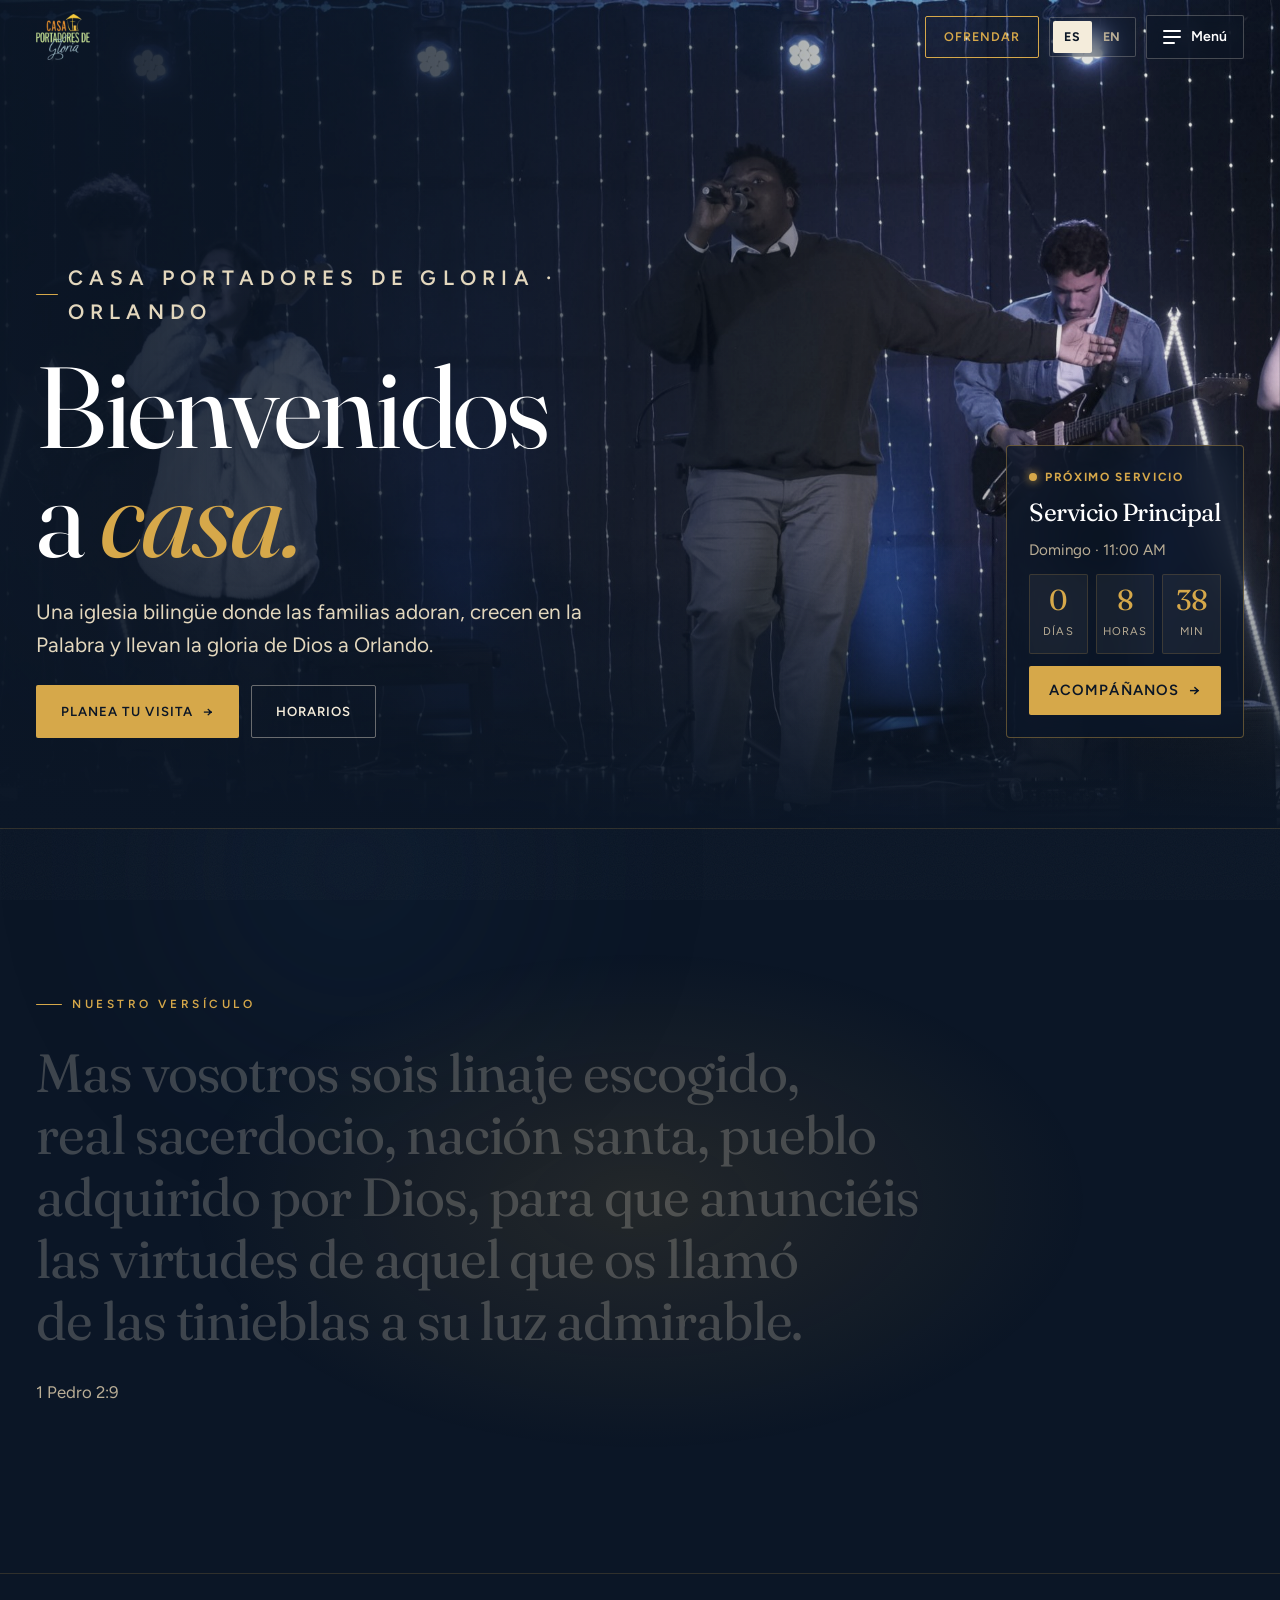
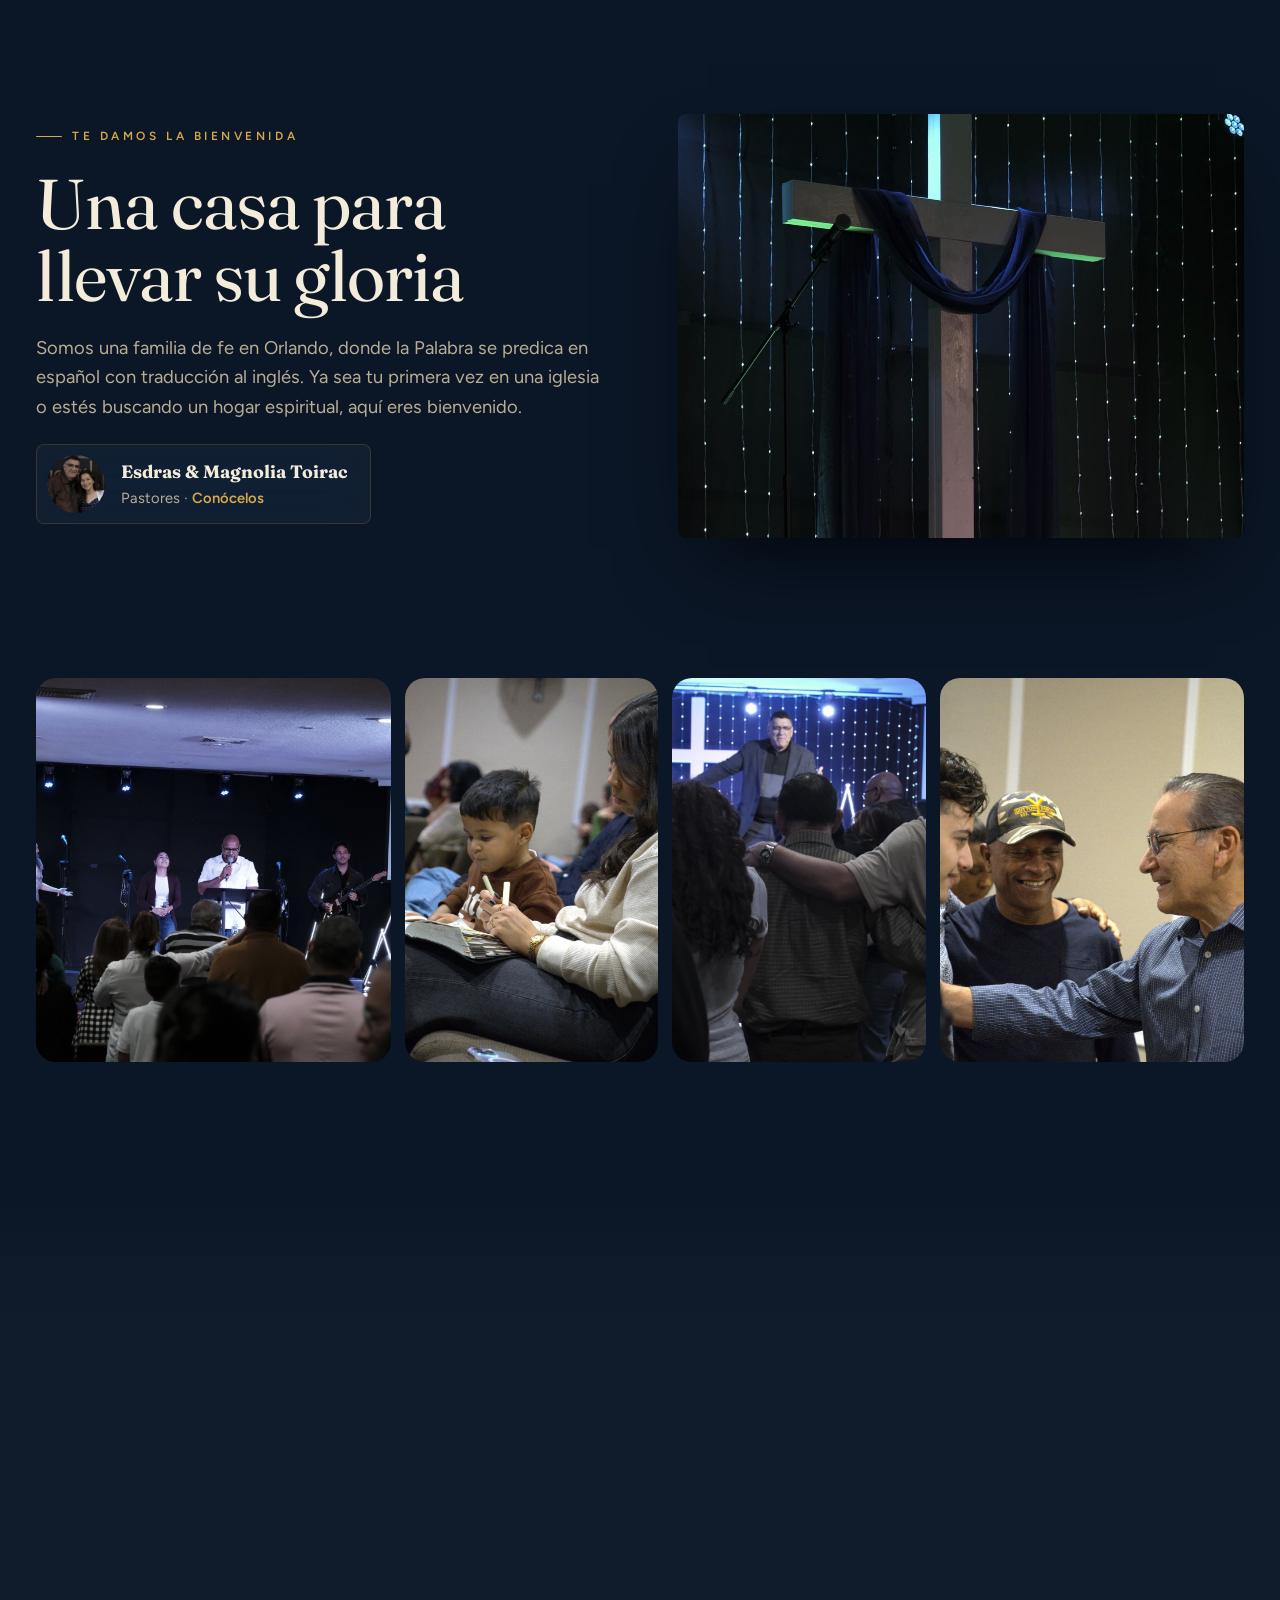
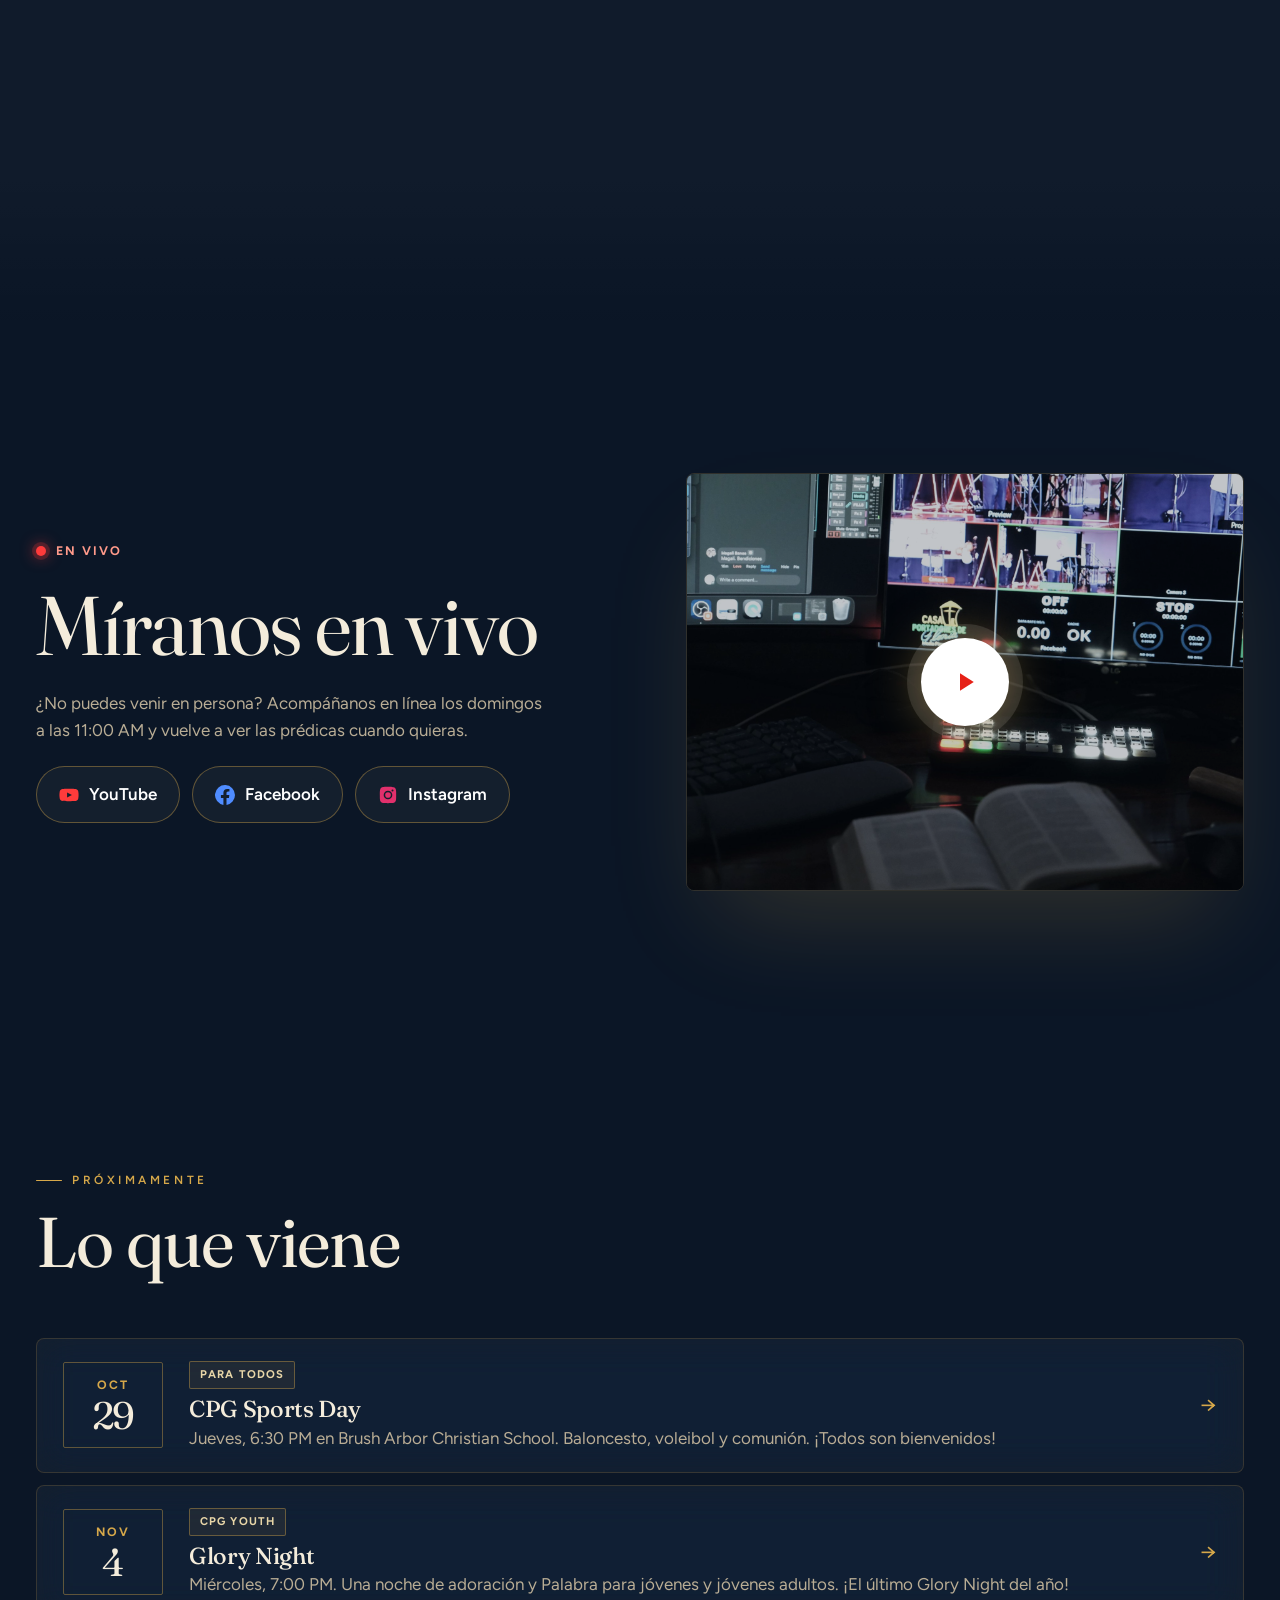
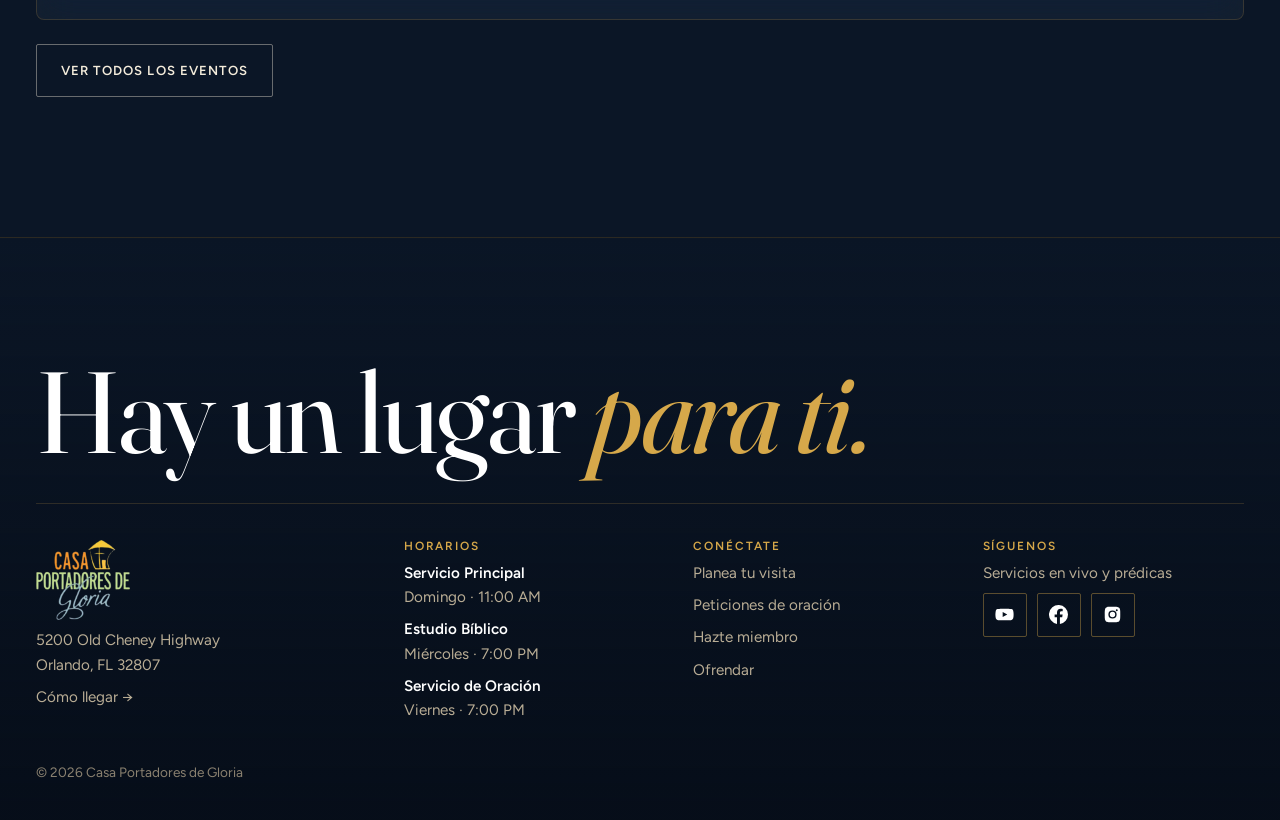
==== index.html @ d90f3929 "Phones: calmer home page — fewer elements, more space Hero shows headline, one sentence, one button;" ====
<!doctype html>
<html lang="es">
<head>
<meta charset="utf-8">
<meta name="viewport" content="width=device-width, initial-scale=1, viewport-fit=cover">
<title>Casa Portadores de Gloria</title>
<meta name="claude:viewport-fit-sides" content="cover">
<meta name="description" content="Casa Portadores de Gloria — iglesia cristiana bilingüe en Orlando, Florida.">
<link rel="icon" href="images/logo.png">
<link rel="preconnect" href="https://fonts.googleapis.com">
<link rel="preconnect" href="https://fonts.gstatic.com" crossorigin>
<link rel="stylesheet" href="https://fonts.googleapis.com/css2?family=Fraunces:ital,opsz,wght@0,9..144,300..600;1,9..144,300..600&family=Figtree:wght@400;500;600;700&display=swap">
<style>
/* Layout: dark, immersive. Full-bleed photo heroes that melt into a near-black stage,
   a slow-moving "stage light" aurora behind everything, glass cards with a cursor spotlight,
   and one living gradient (violet → blue → cyan) used for emphasis. Single dark look by design. */
:root {
  color-scheme: dark;
  --bg: #0b1626;
  --ink: #f5f5fa;
  --muted: #9b9db2;
  --faint: #6b6e85;
  --glass: rgba(255, 255, 255, 0.045);
  --glass-2: rgba(255, 255, 255, 0.08);
  --line: rgba(255, 255, 255, 0.09);
  --line-2: rgba(255, 255, 255, 0.18);
  --violet: #8b5cf6;
  --blue: #4f7bff;
  --cyan: #22d3ee;
  --grad: linear-gradient(100deg, #f0d79a 0%, #d6a84a 45%, #e8c77a 100%);
  --font-display: "Bricolage Grotesque", "Helvetica Neue", Arial, sans-serif;
  --font-body: "Instrument Sans", "Helvetica Neue", Arial, sans-serif;
  --radius: 24px;
  --gutter-l: max(16px, env(safe-area-inset-left, 0px));
  --gutter-r: max(16px, env(safe-area-inset-right, 0px));
}

* { box-sizing: border-box; }
html { scroll-behavior: smooth; background: var(--bg); }
body { margin: 0; background: var(--bg); color: var(--ink); font-family: var(--font-body); font-size: 17px; line-height: 1.6; -webkit-font-smoothing: antialiased; overflow-x: hidden; }
img { max-width: 100%; display: block; }
a { color: inherit; }
::selection { background: #d6a84a66; }
:focus-visible { outline: 2px solid var(--cyan); outline-offset: 3px; border-radius: 8px; }

/* stage-light aurora behind the whole site */
.aurora { position: fixed; inset: -20vmax; z-index: 0; pointer-events: none; filter: blur(60px); opacity: .5; }
main, footer { position: relative; z-index: 1; }
.aurora i { position: absolute; border-radius: 50%; mix-blend-mode: screen; }
.aurora i:nth-child(1) { width: 55vmax; height: 55vmax; left: 0; top: 0; background: radial-gradient(circle, #6d3df0 0%, transparent 62%); animation: drift1 26s ease-in-out infinite alternate; }
.aurora i:nth-child(2) { width: 50vmax; height: 50vmax; right: 0; top: 20vmax; background: radial-gradient(circle, #2c5bff 0%, transparent 62%); animation: drift2 32s ease-in-out infinite alternate; }
.aurora i:nth-child(3) { width: 45vmax; height: 45vmax; left: 25vmax; bottom: 0; background: radial-gradient(circle, #0fb5d4 0%, transparent 62%); animation: drift3 38s ease-in-out infinite alternate; opacity: .7; }
@keyframes drift1 { to { transform: translate(18vmax, 22vmax) scale(1.15); } }
@keyframes drift2 { to { transform: translate(-22vmax, 10vmax) scale(.9); } }
@keyframes drift3 { to { transform: translate(-14vmax, -20vmax) scale(1.2); } }
.grain { position: fixed; inset: 0; z-index: 0; pointer-events: none; opacity: .05;
  background-image: url("data:image/svg+xml,%3Csvg xmlns='http://www.w3.org/2000/svg' width='160' height='160'%3E%3Cfilter id='n'%3E%3CfeTurbulence type='fractalNoise' baseFrequency='.9' numOctaves='2' stitchTiles='stitch'/%3E%3C/filter%3E%3Crect width='100%25' height='100%25' filter='url(%23n)'/%3E%3C/svg%3E"); }

.en { display: none; }
:root[data-lang="en"] .en { display: revert; }
:root[data-lang="en"] .es { display: none; }

.wrap { max-width: 1240px; margin: 0 auto; padding-left: var(--gutter-l); padding-right: var(--gutter-r); }
h1, h2, h3 { font-family: var(--font-display); font-weight: 700; line-height: 1.02; letter-spacing: -0.03em; text-wrap: balance; margin: 0; }
h2 { font-size: clamp(2.3rem, 5.6vw, 4.4rem); }
h3 { font-size: 1.45rem; letter-spacing: -0.015em; line-height: 1.15; }
p { margin: 0; }
.grad, h1 em, h2 em, footer .big em { font-style: normal; background: var(--grad); -webkit-background-clip: text; background-clip: text; color: transparent; }
.eyebrow { display: inline-flex; align-items: center; gap: 10px; font-size: .78rem; font-weight: 600; letter-spacing: .16em; text-transform: uppercase; color: #d3c7ad; }
.eyebrow::before { content: ""; width: 22px; height: 2px; border-radius: 2px; background: var(--grad); }
.lead { font-size: 1.15rem; color: var(--muted); max-width: 58ch; }
section { padding-block: clamp(72px, 11vw, 140px); position: relative; }
.section-head { display: grid; gap: 16px; margin-bottom: clamp(36px, 5vw, 60px); }
.band { background: linear-gradient(180deg, transparent, rgba(255,255,255,.025) 20%, rgba(255,255,255,.025) 80%, transparent); }
.stack { display: grid; gap: 22px; align-content: start; }
.split { display: grid; grid-template-columns: 1fr 1fr; gap: clamp(32px, 6vw, 88px); align-items: center; }
.split > * { min-width: 0; }
.split img.photo { width: 100%; aspect-ratio: 4 / 3; object-fit: cover; border-radius: var(--radius); box-shadow: 0 40px 80px -30px #000c; }
@media (max-width: 860px) { .split { grid-template-columns: 1fr; } }

/* glass surface + cursor spotlight */
.glass, .quick a, .service, .event, .min-row, .expect > div, .way, .value, .form, .soon-block, .next-card, .visit, .pastors {
  background: var(--glass); border: 1px solid var(--line); backdrop-filter: blur(18px) saturate(140%); -webkit-backdrop-filter: blur(18px) saturate(140%);
}
.spot { position: relative; isolation: isolate; }
.spot::before { content: ""; position: absolute; inset: 0; border-radius: inherit; z-index: -1; opacity: 0; transition: opacity .3s ease;
  background: radial-gradient(420px circle at var(--mx, 50%) var(--my, 50%), rgba(214,168,74, .18), transparent 60%); }
.spot:hover::before { opacity: 1; }

/* buttons */
.btn { display: inline-flex; align-items: center; justify-content: center; gap: 10px; font: inherit; font-weight: 600; text-decoration: none; padding: 15px 26px; border-radius: 999px; border: 1px solid transparent; cursor: pointer; transition: transform .25s ease, box-shadow .25s ease, background .25s ease, color .25s ease, border-color .25s ease; }
.btn:hover { transform: translateY(-2px); }
.btn-primary, .btn-ink, .btn-gold { background: #fff; color: #0b1626; box-shadow: 0 0 0 0 #d6a84a00; }
.btn-primary:hover, .btn-ink:hover, .btn-gold:hover { box-shadow: 0 10px 40px -6px #d6a84aaa, 0 0 0 4px #d6a84a33; }
.btn-ghost, .btn-outline { background: var(--glass); border-color: var(--line-2); color: #fff; backdrop-filter: blur(10px); }
.btn-ghost:hover, .btn-outline:hover { background: var(--glass-2); border-color: #ffffff55; }
.actions, .cta-row { display: flex; flex-wrap: wrap; gap: 12px; }
.btn .arr { transition: transform .25s ease; }
.btn:hover .arr { transform: translateX(4px); }

/* header */
body::before { content: ""; position: fixed; inset: 0 0 auto; height: env(safe-area-inset-top, 0px); z-index: 10; background: var(--bg); }
.site-header { position: fixed; top: env(safe-area-inset-top, 0px); left: 0; right: 0; z-index: 9; color: #fff; transition: background .3s ease, border-color .3s ease; border-bottom: 1px solid transparent; }
.site-header.scrolled { background: rgba(11, 22, 38, .62); backdrop-filter: blur(20px) saturate(160%); -webkit-backdrop-filter: blur(20px) saturate(160%); border-bottom-color: var(--line); }
.site-header .wrap { display: flex; align-items: center; gap: 10px; padding-block: 14px; }
.brand { display: flex; align-items: center; margin-right: auto; text-decoration: none; }
.logo { height: 46px; width: auto; }
.logo-lg { height: 80px; }
.give-pill { font-size: .88rem; font-weight: 600; text-decoration: none; padding: 10px 18px; border-radius: 999px; background: #fff; color: #0b1626; white-space: nowrap; transition: box-shadow .25s ease; }
.give-pill:hover { box-shadow: 0 6px 30px -4px #d6a84aaa; }
.lang { display: inline-flex; border: 1px solid var(--line-2); border-radius: 999px; padding: 3px; background: rgba(11,22,38,.35); backdrop-filter: blur(10px); }
.lang button { font: inherit; font-size: .78rem; font-weight: 700; letter-spacing: .06em; border: 0; background: transparent; color: var(--muted); padding: 6px 11px; border-radius: 999px; cursor: pointer; }
.lang button[aria-pressed="true"] { background: #fff; color: #0b1626; }
.menu-btn { font: inherit; font-size: .88rem; font-weight: 600; display: inline-flex; align-items: center; gap: 10px; border: 1px solid var(--line-2); background: rgba(11,22,38,.35); backdrop-filter: blur(10px); color: #fff; padding: 10px 16px; border-radius: 999px; cursor: pointer; transition: background .2s ease; }
.menu-btn:hover { background: var(--glass-2); }
.menu-btn .bars { display: grid; gap: 4px; }
.menu-btn .bars i { display: block; width: 18px; height: 2px; background: currentColor; border-radius: 2px; }
.menu-btn .bars i:last-child { width: 12px; }
@media (max-width: 480px) { .give-pill { display: none; } .menu-btn .label { display: none; } }

/* full-screen menu */
.menu { position: fixed; inset: 0; z-index: 30; background: rgba(11, 22, 38, .92); backdrop-filter: blur(24px); color: #fff; overflow-y: auto;
  padding-top: calc(env(safe-area-inset-top, 0px) + 14px); padding-bottom: calc(env(safe-area-inset-bottom, 0px) + 32px); animation: fadeIn .3s ease; }
@keyframes fadeIn { from { opacity: 0; } }
.menu .wrap { display: grid; gap: clamp(28px, 5vw, 56px); }
.menu-top { display: flex; align-items: center; justify-content: space-between; gap: 16px; }
.menu-close { font: inherit; font-weight: 600; border: 1px solid var(--line-2); background: var(--glass); color: #fff; padding: 10px 18px; border-radius: 999px; cursor: pointer; }
.menu-groups { display: grid; grid-template-columns: repeat(4, 1fr); gap: 36px; }
.menu-group { display: grid; gap: 8px; align-content: start; min-width: 0; }
.menu-group h2 { font-family: var(--font-body); font-size: .76rem; font-weight: 600; letter-spacing: .16em; text-transform: uppercase; color: var(--faint); margin-bottom: 8px; }
.menu-group a { font-family: var(--font-display); font-weight: 600; font-size: clamp(1.55rem, 2.8vw, 2.2rem); letter-spacing: -0.025em; text-decoration: none; line-height: 1.15; display: inline-block; transition: transform .2s ease, opacity .2s ease; opacity: .8; animation: rise .5s ease backwards; }
.menu-group:nth-child(2) a { animation-delay: .05s; } .menu-group:nth-child(3) a { animation-delay: .1s; } .menu-group:nth-child(4) a { animation-delay: .15s; }
@keyframes rise { from { opacity: 0; transform: translateY(14px); } }
.menu-group a:hover { opacity: 1; transform: translateX(6px); }
.menu-group a[aria-current="page"] { opacity: 1; background: var(--grad); -webkit-background-clip: text; background-clip: text; color: transparent; }
@media (max-width: 860px) { .menu-groups { grid-template-columns: 1fr 1fr; } }
@media (max-width: 440px) { .menu-groups { grid-template-columns: 1fr; } }

/* full-bleed heroes */
.hero, .page-hero { padding: 0; }
.hero .hero-wrap, .page-hero .hero-wrap { max-width: none; padding: 0; }
.hero-frame { position: relative; overflow: hidden; color: #fff; isolation: isolate; }
.hero-frame > img { position: absolute; inset: 0; width: 100%; height: 110%; object-fit: cover; z-index: -2; will-change: transform; animation: heroIn 2.2s cubic-bezier(.2,.7,.2,1) both; }
@keyframes heroIn { from { transform: scale(1.12); filter: brightness(.4); } }
.hero-frame::after { content: ""; position: absolute; inset: 0; z-index: -1;
  background: linear-gradient(180deg, rgba(11,22,38,.55) 0%, rgba(11,22,38,.2) 30%, rgba(11,22,38,.55) 70%, var(--bg) 100%),
              linear-gradient(90deg, rgba(11,22,38,.7) 0%, transparent 60%); }
.hero-inner { max-width: 1240px; margin: 0 auto; display: grid; grid-template-columns: minmax(0, 1fr) auto; align-items: end; gap: 32px;
  min-height: min(92vh, 900px); padding: 130px max(16px, env(safe-area-inset-right, 0px)) clamp(48px, 7vw, 96px) max(16px, env(safe-area-inset-left, 0px)); }
.hero-inner > * { min-width: 0; }
.hero-copy { display: grid; gap: 24px; }
.hero h1 { font-size: clamp(3rem, 12vw, 9.5rem); font-weight: 800; letter-spacing: -0.05em; line-height: .9; }
.hero .hero-copy > p { font-size: clamp(1.05rem, 2vw, 1.3rem); color: #e3d7bd; max-width: 44ch; }
.hero-copy > * { animation: rise .9s cubic-bezier(.2,.7,.2,1) backwards; }
.hero-copy > *:nth-child(2) { animation-delay: .12s; } .hero-copy > *:nth-child(3) { animation-delay: .24s; } .hero-copy > *:nth-child(4) { animation-delay: .36s; }
@media (max-width: 860px) { .hero-inner { grid-template-columns: minmax(0, 1fr); min-height: 0; padding-top: 120px; } }

.next-card { width: min(100%, 340px); border-radius: 22px; padding: 22px; display: grid; gap: 12px; background: rgba(15, 15, 24, .55); border-color: var(--line-2); animation: rise 1s .5s cubic-bezier(.2,.7,.2,1) backwards; }
.next-card .lbl { font-size: .74rem; font-weight: 700; letter-spacing: .14em; text-transform: uppercase; color: #d6a84a; display: flex; align-items: center; gap: 8px; }
.next-card .lbl .dot { width: 8px; height: 8px; border-radius: 50%; background: var(--cyan); box-shadow: 0 0 12px var(--cyan); animation: blink 1.6s ease-in-out infinite; }
.next-card.is-live .lbl { color: #ff7a7a; }
.next-card.is-live .lbl .dot { background: #ff3b3b; box-shadow: 0 0 12px #ff3b3b; }
@keyframes blink { 50% { opacity: .3; } }
.next-card .name { font-family: var(--font-display); font-weight: 700; font-size: 1.55rem; letter-spacing: -0.02em; line-height: 1.1; }
.next-card .when { color: var(--muted); font-size: .95rem; }
.count { display: grid; grid-template-columns: repeat(3, 1fr); gap: 8px; }
.count div { background: rgba(255,255,255,.06); border: 1px solid var(--line); border-radius: 14px; padding: 10px 6px; text-align: center; }
.count b { display: block; font-family: var(--font-display); font-size: 1.8rem; font-weight: 700; font-variant-numeric: tabular-nums; line-height: 1.05; }
.count small { font-size: .7rem; color: var(--muted); text-transform: uppercase; letter-spacing: .1em; }
.next-card .btn { padding: 12px 18px; font-size: .92rem; }

/* marquee */
.marquee { padding-block: 34px; overflow: hidden; border-block: 1px solid var(--line); }
.marquee-track { display: flex; gap: 56px; width: max-content; animation: marquee 40s linear infinite; }
.marquee span { font-family: var(--font-display); font-weight: 800; font-size: clamp(2.2rem, 5vw, 4rem); letter-spacing: -0.04em; white-space: nowrap; display: inline-flex; align-items: center; gap: 56px; color: transparent; -webkit-text-stroke: 1px #ffffff40; }
.marquee span:nth-child(3n+1) { background: var(--grad); -webkit-background-clip: text; background-clip: text; -webkit-text-stroke: 0; }
.marquee span::after { content: "✦"; -webkit-text-stroke: 0; color: #d6a84a; font-size: .45em; }
@keyframes marquee { to { transform: translateX(-50%); } }

/* inner page heroes */
.page-hero .hero-frame { min-height: clamp(420px, 62vh, 640px); display: grid; align-items: end; }
.page-hero .hero-copy { max-width: 1240px; width: 100%; margin: 0 auto; padding: 130px max(16px, env(safe-area-inset-right, 0px)) clamp(36px, 6vw, 72px) max(16px, env(safe-area-inset-left, 0px)); display: grid; gap: 16px; }
.page-hero h1 { font-size: clamp(2.6rem, 10vw, 7.2rem); font-weight: 800; letter-spacing: -0.05em; line-height: .92; max-width: 13ch; }
.page-hero p.sub { color: #e3d7bd; font-size: 1.15rem; max-width: 48ch; }

/* welcome / pastors chip */
.pastors { display: flex; align-items: center; gap: 16px; padding: 10px 22px 10px 10px; border-radius: 999px; width: fit-content; max-width: 100%; }
.pastors img { width: 58px; height: 58px; border-radius: 50%; object-fit: cover; flex: none; }
.pastors .names { display: block; font-family: var(--font-display); font-weight: 700; font-size: 1.12rem; }
.pastors .role { display: block; color: var(--muted); font-size: .92rem; }
.pastors a { color: #d6a84a; font-weight: 600; text-decoration: none; }

/* photo strip */
.strip { display: grid; grid-template-columns: 1.4fr 1fr 1fr 1.2fr; gap: 14px; height: clamp(240px, 30vw, 400px); }
.strip img { width: 100%; height: 100%; object-fit: cover; border-radius: 20px; min-width: 0; transition: transform .6s cubic-bezier(.2,.7,.2,1), filter .6s ease; filter: saturate(.9); }
.strip img:hover { transform: translateY(-6px) scale(1.02); filter: saturate(1.1); }
@media (max-width: 700px) { .strip { grid-template-columns: 1fr 1fr; height: auto; grid-auto-rows: 170px; } }

/* quick links */
.quick { display: grid; grid-template-columns: repeat(4, 1fr); gap: 14px; }
.quick a { position: relative; overflow: hidden; isolation: isolate; display: grid; gap: 8px; align-content: end; min-height: 320px; padding: 26px; border-radius: var(--radius); text-decoration: none; transition: transform .3s ease, border-color .3s ease; }
.quick a img { position: absolute; inset: 0; width: 100%; height: 100%; object-fit: cover; z-index: -2; transition: transform .8s cubic-bezier(.2,.7,.2,1), filter .5s ease; filter: brightness(.85); }
.quick a:hover img { transform: scale(1.08); filter: brightness(1); }
.quick a::after { content: ""; position: absolute; inset: 0; z-index: -1; background: linear-gradient(180deg, rgba(11,22,38,.1) 20%, rgba(11,22,38,.88) 100%); }
.quick a span.go { position: absolute; top: 22px; right: 22px; background: rgba(11,22,38,.35); backdrop-filter: blur(8px); }
.quick span.d { color: #e3d7bd; }
.quick a:hover { transform: translateY(-6px); border-color: var(--line-2); }
.quick b { font-family: var(--font-display); font-weight: 700; font-size: 1.7rem; letter-spacing: -0.025em; line-height: 1.05; }
.quick span.d { color: var(--muted); font-size: .98rem; }
.quick span.go { width: 46px; height: 46px; border-radius: 50%; display: grid; place-items: center; border: 1px solid var(--line-2); font-size: 1.1rem; transition: transform .3s ease, background .3s ease, color .3s ease; }
.quick a:hover span.go { background: #fff; color: #0b1626; transform: rotate(-45deg); }
@media (max-width: 960px) { .quick { grid-template-columns: 1fr 1fr; } }
@media (max-width: 480px) { .quick { grid-template-columns: 1fr; } .quick a { min-height: 240px; } }

/* services */
.services { display: grid; grid-template-columns: repeat(3, 1fr); gap: 16px; }
.service { border-radius: var(--radius); overflow: hidden; display: grid; gap: 10px; align-content: start; padding: 0 26px 28px; min-width: 0; transition: transform .3s ease, border-color .3s ease; }
.service:hover { transform: translateY(-6px); border-color: var(--line-2); }
.service-img { width: calc(100% + 52px); max-width: none; margin: 0 -26px 14px; aspect-ratio: 16 / 11; object-fit: cover; }
.service .when { font-family: var(--font-display); font-size: 3.4rem; font-weight: 800; letter-spacing: -0.05em; line-height: 1; font-variant-numeric: tabular-nums; }
.service .when span { font-size: 1rem; color: var(--muted); font-family: var(--font-body); font-weight: 600; letter-spacing: 0; margin-left: 6px; }
.service p { color: var(--muted); }
@media (max-width: 820px) { .services { grid-template-columns: 1fr; } }
.visit { margin-top: 28px; display: flex; flex-wrap: wrap; align-items: center; gap: 16px 28px; padding: 22px 26px; border-radius: var(--radius); }
.visit address { font-style: normal; font-weight: 600; margin-right: auto; }
.visit address span { display: block; font-weight: 400; color: var(--muted); }

/* live band */
.live { overflow: hidden; }
.live .wrap { display: grid; grid-template-columns: 1.05fr 1fr; gap: clamp(28px, 5vw, 72px); align-items: center; }
.live .wrap > * { min-width: 0; }
.live h2 { font-size: clamp(2.6rem, 7vw, 5.2rem); }
.live p { color: var(--muted); max-width: 46ch; }
.live-badge { display: inline-flex; align-items: center; gap: 10px; font-size: .78rem; font-weight: 700; letter-spacing: .16em; text-transform: uppercase; color: #ff8a8a; }
.live-badge::before { content: ""; width: 10px; height: 10px; border-radius: 50%; background: #ff3b3b; box-shadow: 0 0 0 4px #ff3b3b33, 0 0 16px #ff3b3b; animation: pulse 1.8s ease-in-out infinite; }
@keyframes pulse { 50% { box-shadow: 0 0 0 10px #ff3b3b00, 0 0 16px #ff3b3b; } }
.live .shot { position: relative; border-radius: var(--radius); overflow: hidden; aspect-ratio: 4 / 3; border: 1px solid var(--line); box-shadow: 0 50px 100px -30px #d6a84a33; }
.live .shot img { width: 100%; height: 100%; object-fit: cover; transition: transform .8s ease; }
.live .shot:hover img { transform: scale(1.06); }
.live .shot .play { position: absolute; inset: 0; display: grid; place-items: center; text-decoration: none; background: rgba(11,22,38,.25); }
.live .shot .play span { width: 88px; height: 88px; border-radius: 50%; background: #fff; display: grid; place-items: center; transition: transform .25s ease; box-shadow: 0 0 0 14px #ffffff1f, 0 0 60px #d6a84aaa; }
.live .shot .play:hover span { transform: scale(1.1); }
@media (max-width: 820px) { .live .wrap { grid-template-columns: 1fr; } }
.social-btns { display: flex; flex-wrap: wrap; gap: 12px; }
.sbtn { display: inline-flex; align-items: center; gap: 10px; font-weight: 600; text-decoration: none; padding: 14px 22px; border-radius: 999px; color: #fff; background: var(--glass); border: 1px solid var(--line-2); transition: transform .25s ease, background .25s ease, border-color .25s ease; }
.sbtn:hover { transform: translateY(-2px); }
.sbtn svg { width: 20px; height: 20px; flex: none; }
.sbtn.yt svg { color: #ff3b3b; } .sbtn.fb svg { color: #4f8cff; }
.sbtn.yt:hover { background: #ff3b3b; border-color: #ff3b3b; } .sbtn.yt:hover svg { color: #fff; }
.sbtn.fb:hover { background: #1877f2; border-color: #1877f2; } .sbtn.fb:hover svg { color: #fff; }
.social-icons { display: flex; gap: 10px; }
.social-icons a { width: 44px; height: 44px; border-radius: 50%; display: grid; place-items: center; border: 1px solid var(--line-2); color: #fff; transition: background .2s ease, transform .2s ease; }
.social-icons a:hover { background: #fff; color: #0b1626; transform: translateY(-2px); }
.social-icons svg { width: 19px; height: 19px; }

/* events */
.events { display: grid; gap: 12px; }
.event { display: grid; grid-template-columns: 100px 1fr auto; gap: 26px; align-items: center; padding: 20px 26px; border-radius: var(--radius); transition: transform .3s ease, border-color .3s ease; }
.event:hover { transform: translateX(8px); border-color: var(--line-2); }
.event > * { min-width: 0; }
.date { text-align: center; border-radius: 18px; padding: 12px 6px; background: linear-gradient(160deg, #8b5cf633, #22d3ee22); border: 1px solid var(--line-2); }
.date .m { display: block; font-size: .76rem; font-weight: 700; letter-spacing: .14em; text-transform: uppercase; color: #d6a84a; }
.date .d { display: block; font-family: var(--font-display); font-weight: 800; font-size: 2.4rem; letter-spacing: -0.04em; line-height: 1.05; font-variant-numeric: tabular-nums; }
.event h3 { margin-bottom: 4px; }
.event p { color: var(--muted); }
.event::after { content: "→"; font-size: 1.4rem; color: #d6a84a; transition: transform .3s ease; }
.event:hover::after { transform: translateX(4px); }
.tag { display: inline-block; font-size: .7rem; font-weight: 700; letter-spacing: .1em; text-transform: uppercase; padding: 4px 10px; border-radius: 999px; border: 1px solid var(--line-2); color: #d3c7ad; margin-bottom: 8px; }
@media (max-width: 560px) { .event { grid-template-columns: 74px 1fr; gap: 16px; padding: 16px; } .event::after { display: none; } .date .d { font-size: 1.8rem; } }

/* ministries */
.min-list { display: grid; gap: 18px; }
.min-row { display: grid; grid-template-columns: 1fr 1fr; border-radius: var(--radius); overflow: hidden; min-height: 340px; transition: border-color .3s ease; }
.min-row:hover { border-color: var(--line-2); }
.min-row:nth-child(even) img { order: 2; }
.min-row > * { min-width: 0; }
.min-row img { width: 100%; height: 100%; object-fit: cover; transition: transform .8s cubic-bezier(.2,.7,.2,1); }
.min-row:hover img { transform: scale(1.05); }
.min-row .body { padding: clamp(26px, 4vw, 52px); display: grid; gap: 14px; align-content: center; }
.min-row .who { font-size: .78rem; font-weight: 600; letter-spacing: .16em; text-transform: uppercase; color: #d6a84a; }
.min-row h3 { font-size: clamp(2rem, 4vw, 3rem); letter-spacing: -0.035em; }
.min-row p { color: var(--muted); }
.min-row a.more { font-weight: 600; text-decoration: none; background: var(--grad); -webkit-background-clip: text; background-clip: text; color: transparent; width: fit-content; }
@media (max-width: 760px) { .min-row { grid-template-columns: 1fr; } .min-row:nth-child(even) img { order: 0; } .min-row img { aspect-ratio: 16 / 10; } }

/* pastors page */
.pastor-card { display: grid; grid-template-columns: minmax(0, 460px) 1fr; gap: clamp(28px, 6vw, 80px); align-items: center; }
.pastor-card > * { min-width: 0; }
.pastor-card img { width: 100%; aspect-ratio: 4 / 5; object-fit: cover; border-radius: var(--radius); box-shadow: 0 50px 100px -30px #d6a84a33; }
@media (max-width: 820px) { .pastor-card { grid-template-columns: 1fr; } }

/* highlights */
.hl-grid { display: grid; grid-template-columns: repeat(3, 1fr); gap: 16px; }
.hl { position: relative; border-radius: var(--radius); overflow: hidden; min-height: 420px; display: grid; align-content: end; color: #fff; isolation: isolate; border: 1px solid var(--line); min-width: 0; }
.hl img { position: absolute; inset: 0; width: 100%; height: 100%; object-fit: cover; z-index: -2; transition: transform .8s cubic-bezier(.2,.7,.2,1); }
.hl:hover img { transform: scale(1.07); }
.hl::after { content: ""; position: absolute; inset: 0; z-index: -1; background: linear-gradient(180deg, transparent 30%, rgba(11,22,38,.92) 100%); }
.hl .ph { position: absolute; inset: 0; z-index: -2; display: grid; place-items: start; padding: 24px; background: linear-gradient(150deg, #3b1d8f, #0b2a5e 60%, #0b1626); color: #ffffff99; font-size: .76rem; font-weight: 700; letter-spacing: .12em; text-transform: uppercase; }
.hl .body { padding: 26px; display: grid; gap: 6px; }
.hl h3 { font-size: 1.8rem; }
.hl p { color: #d3c7ad; }
@media (max-width: 900px) { .hl-grid { grid-template-columns: 1fr 1fr; } }
@media (max-width: 560px) { .hl-grid { grid-template-columns: 1fr; } .hl { min-height: 340px; } }

/* gallery + lightbox */
.gallery { display: grid; grid-template-columns: repeat(4, 1fr); grid-auto-rows: 240px; gap: 12px; }
.gallery img { width: 100%; height: 100%; object-fit: cover; border-radius: 18px; cursor: zoom-in; transition: transform .5s ease, filter .5s ease; filter: saturate(.9) brightness(.92); }
.gallery img:hover { transform: scale(1.02); filter: saturate(1.1) brightness(1); }
.g1 { grid-column: span 2; grid-row: span 2; }
@media (max-width: 760px) { .gallery { grid-template-columns: 1fr 1fr; grid-auto-rows: 170px; } }
.lightbox { position: fixed; inset: 0; z-index: 40; background: rgba(11,22,38,.94); backdrop-filter: blur(16px); display: grid; place-items: center; padding: max(16px, env(safe-area-inset-top, 0px)) 16px max(16px, env(safe-area-inset-bottom, 0px)); animation: fadeIn .25s ease; }
.lightbox img { max-height: 84vh; max-width: min(1100px, 100%); border-radius: 16px; object-fit: contain; }
.lb-btn { position: absolute; font: inherit; font-size: 1.3rem; width: 50px; height: 50px; border-radius: 50%; border: 1px solid var(--line-2); background: var(--glass); color: #fff; cursor: pointer; }
.lb-btn:hover { background: #fff; color: #0b1626; }
.lb-close { top: calc(env(safe-area-inset-top, 0px) + 16px); right: max(16px, env(safe-area-inset-right, 0px)); }
.lb-prev { left: max(16px, env(safe-area-inset-left, 0px)); top: 50%; }
.lb-next { right: max(16px, env(safe-area-inset-right, 0px)); top: 50%; }

/* give */
.give-grid { display: grid; grid-template-columns: 1.1fr 1fr; gap: clamp(28px, 6vw, 88px); align-items: start; }
.give-grid > * { min-width: 0; }
.verse { font-family: var(--font-display); font-weight: 600; font-size: clamp(2rem, 4.4vw, 3.2rem); letter-spacing: -0.035em; line-height: 1.08; }
.verse cite { display: block; margin-top: 16px; font-family: var(--font-body); font-weight: 600; font-style: normal; font-size: 1rem; letter-spacing: 0; color: #d6a84a; }
.ways { display: grid; gap: 14px; }
.way { border-radius: var(--radius); padding: 26px; display: grid; gap: 6px; }
.way p { color: var(--muted); }
.soon { font-size: .72rem; font-weight: 700; letter-spacing: .14em; text-transform: uppercase; color: #d6a84a; }
@media (max-width: 820px) { .give-grid { grid-template-columns: 1fr; } }

.soon-block { border-radius: var(--radius); padding: clamp(30px, 5vw, 60px); display: grid; gap: 16px; justify-items: start; }
.expect { display: grid; grid-template-columns: repeat(auto-fit, minmax(220px, 1fr)); gap: 14px; }
.expect > div { padding: 26px; border-radius: var(--radius); display: grid; gap: 8px; }
.expect p { color: var(--muted); }

/* values */
.values { display: grid; grid-template-columns: repeat(2, 1fr); gap: 14px; }
.value { border-radius: var(--radius); padding: clamp(24px, 3.5vw, 36px); display: grid; gap: 12px; align-content: start; min-width: 0; transition: transform .3s ease, border-color .3s ease; }
.value:hover { transform: translateY(-4px); border-color: var(--line-2); }
.value:first-child { grid-column: 1 / -1; background: linear-gradient(130deg, #6d3df0cc, #2c5bffcc 55%, #0fb5d4cc); border-color: transparent; }
.value:first-child h3 { font-size: clamp(2.2rem, 6vw, 4rem); letter-spacing: -0.045em; }
.value:first-child p { color: #ffffffe6; font-size: 1.2rem; }
.value:first-child .ref { background: #ffffff26; color: #fff; border-color: transparent; }
.value h3 { font-size: 1.6rem; }
.value p { color: var(--muted); font-size: 1.05rem; }
.refs { display: flex; flex-wrap: wrap; gap: 8px; margin-top: 4px; }
.ref { font-size: .8rem; font-weight: 600; padding: 6px 12px; border-radius: 999px; border: 1px solid var(--line-2); color: #e8d6a8; }
@media (max-width: 760px) { .values { grid-template-columns: 1fr; } }

/* forms */
.form { display: grid; gap: 16px; border-radius: var(--radius); padding: clamp(22px, 4vw, 38px); }
.form .row { display: grid; grid-template-columns: 1fr 1fr; gap: 16px; }
@media (max-width: 560px) { .form .row { grid-template-columns: 1fr; } }
.field { display: grid; gap: 6px; min-width: 0; }
.field label { font-weight: 600; font-size: .9rem; color: #e3d7bd; }
.field input, .field textarea, .field select { font: inherit; color: #fff; background: rgba(255,255,255,.05); border: 1px solid var(--line); border-radius: 14px; padding: 13px 15px; width: 100%; transition: border-color .2s ease, background .2s ease, box-shadow .2s ease; }
.field select option { background: #12121a; }
.field textarea { min-height: 130px; resize: vertical; }
.field input:focus, .field textarea:focus, .field select:focus { outline: none; border-color: #d6a84a; background: rgba(255,255,255,.08); box-shadow: 0 0 0 4px #d6a84a2e; }
.check { display: flex; gap: 10px; align-items: flex-start; font-size: .95rem; color: var(--muted); }
.check input { margin-top: 5px; accent-color: #d6a84a; }
.form button[type="submit"] { justify-self: start; font: inherit; font-weight: 600; border: 0; cursor: pointer; padding: 15px 28px; border-radius: 999px; background: #fff; color: #0b1626; transition: box-shadow .25s ease, transform .25s ease; }
.form button[type="submit"]:hover { transform: translateY(-2px); box-shadow: 0 10px 40px -6px #d6a84aaa; }
.form-note { font-size: .92rem; padding: 12px 14px; border-radius: 12px; background: #d6a84a22; border: 1px solid #d6a84a44; color: #f4ecdb; }

/* footer */
footer { padding-block: clamp(72px, 10vw, 120px) 36px; font-size: .95rem; color: var(--muted); border-top: 1px solid var(--line); background: linear-gradient(180deg, transparent, rgba(11,22,38,.8)); }
footer .wrap { display: grid; gap: 40px; }
footer .big { font-family: var(--font-display); font-weight: 800; font-size: clamp(2.8rem, 9vw, 7.5rem); letter-spacing: -0.05em; line-height: .92; color: #fff; }
footer .cols { display: grid; grid-template-columns: 1.3fr 1fr 1fr 1fr; gap: 28px; padding-top: 36px; border-top: 1px solid var(--line); }
footer .cols > * { min-width: 0; display: grid; gap: 8px; align-content: start; }
footer h2 { font-family: var(--font-body); font-size: .74rem; font-weight: 600; letter-spacing: .16em; text-transform: uppercase; color: #fff; }
footer a { color: var(--muted); text-decoration: none; transition: color .15s ease; }
footer a:hover { color: #fff; }
footer .legal { font-size: .85rem; color: var(--faint); }
@media (max-width: 900px) { footer .cols { grid-template-columns: 1fr 1fr; } }
@media (max-width: 520px) { footer .cols { grid-template-columns: 1fr; } }

/* scroll reveal: content is visible without JS; JS only adds the rise */
.js .rv { opacity: .001; transform: translateY(34px); transition: opacity .9s ease, transform .9s cubic-bezier(.2,.7,.2,1); }
.js .rv.in { opacity: 1; transform: none; }

@media (prefers-reduced-motion: reduce) {
  html { scroll-behavior: auto; }
  *, *::before, *::after { animation: none !important; transition: none !important; }
  .js .rv { opacity: 1; transform: none; }
}

.family { margin: 0; border-radius: var(--radius); overflow: hidden; border: 1px solid var(--line); box-shadow: 0 50px 100px -30px #d6a84a26; }
.family img { width: 100%; aspect-ratio: 16 / 9; object-fit: cover; }
@media (max-width: 640px) { .family img { aspect-ratio: 4 / 3; } }

[hidden] { display: none !important; }

/* pastors page: compact layout */
.page-hero.compact .hero-frame { min-height: clamp(280px, 34vw, 380px); }
.page-hero.compact h1 { font-size: clamp(2.4rem, 7vw, 4.6rem); }
.pastors-page { padding-block: clamp(48px, 7vw, 88px); }
.pastor-grid { display: grid; grid-template-columns: 1fr; max-width: 820px; gap: clamp(24px, 4vw, 48px); align-items: center; }
.pastor-grid > * { min-width: 0; }
.pastor-intro { display: grid; grid-template-columns: 200px 1fr; gap: 28px; align-items: center; }
.pastor-intro > * { min-width: 0; }
.pastor-photo { width: 200px; height: 240px; object-fit: cover; border-radius: 20px; border: 1px solid var(--line); }
.pastor-intro h2 { font-size: clamp(2rem, 3.6vw, 2.8rem); }
.soon-line { color: var(--muted); font-size: .95rem; display: flex; gap: 10px; align-items: center; flex-wrap: wrap; }
.family-card { margin: 0; position: relative; border-radius: var(--radius); overflow: hidden; border: 1px solid var(--line); }
.family-card img { width: 100%; aspect-ratio: 3 / 2; object-fit: cover; }
.family-card figcaption { position: absolute; left: 0; right: 0; bottom: 0; padding: 40px 20px 16px; display: grid; gap: 2px; background: linear-gradient(180deg, transparent, rgba(11,22,38,.85)); }
.family-card figcaption b { font-family: var(--font-display); font-size: 1.4rem; letter-spacing: -0.02em; }
@media (max-width: 960px) { .pastor-grid { grid-template-columns: 1fr; } }
@media (max-width: 520px) { .pastor-intro { grid-template-columns: 1fr; } .pastor-photo { width: 160px; height: 192px; } }

.pastor-photo { width: 220px; height: 264px; }
.pastor-intro { grid-template-columns: 220px 1fr; }
.calling { padding-block: clamp(40px, 6vw, 80px); }
.calling-grid { display: grid; grid-template-columns: 1fr 1fr; gap: clamp(24px, 5vw, 64px); align-items: center; }
.calling-grid > * { min-width: 0; }
.calling-photo { width: 100%; aspect-ratio: 3 / 2; object-fit: cover; border-radius: var(--radius); border: 1px solid var(--line); }
.family-section { padding-block: clamp(40px, 6vw, 80px); }
.family-section .family-card { max-width: 760px; margin: 0 auto; }
.family-card img { aspect-ratio: 16 / 9; }
@media (max-width: 820px) { .calling-grid { grid-template-columns: 1fr; } }

.ages { list-style: none; margin: 4px 0 0; padding: 0; display: flex; flex-wrap: wrap; gap: 8px; }
.ages li { font-size: .82rem; font-weight: 600; padding: 6px 12px; border-radius: 999px; border: 1px solid var(--line-2); color: #f4ecdb; background: rgba(214,168,74,.12); }

/* highlights: 5 cards -> 3 on top, 2 wide below */
.hl-grid { grid-template-columns: repeat(6, 1fr); }
.hl-grid > .hl { grid-column: span 2; }
.hl-grid > .hl:nth-child(n+4) { grid-column: span 2; }
@media (max-width: 900px) { .hl-grid { grid-template-columns: 1fr 1fr; } .hl-grid > .hl, .hl-grid > .hl:nth-child(n+4) { grid-column: span 1; } .hl-grid > .hl:last-child { grid-column: auto; } }
@media (max-width: 560px) { .hl-grid { grid-template-columns: 1fr; } }

/* home: scroll-lit verse (replaces the marquee) */
.verse-band { padding-block: clamp(80px, 13vw, 170px); border-block: 1px solid var(--line); position: relative; overflow: hidden; }
.verse-band::before { content: ""; position: absolute; left: 50%; top: 50%; width: 900px; height: 500px; transform: translate(-50%, -50%); background: radial-gradient(closest-side, rgba(214,168,74,.16), transparent); pointer-events: none; }
.verse-band .wrap { display: grid; gap: 28px; position: relative; }
.scroll-verse { margin: 0; font-family: var(--font-display); font-weight: 700; font-size: clamp(1.8rem, 4.2vw, 3.5rem); line-height: 1.1; letter-spacing: -0.03em; text-wrap: balance; max-width: 26ch; }
.scroll-verse span > span { color: rgba(245,245,250,.28); transition: color .4s ease; }
.scroll-verse span > span.lit { color: #f5f5fa; }
.scroll-verse span > span.g.lit { background: var(--grad); -webkit-background-clip: text; background-clip: text; color: transparent; }
.verse-ref { color: var(--muted); font-size: 1.05rem; }

.calling .lead { font-size: 1.05rem; }
.calling .stack { gap: 16px; }
.facts { margin: 8px 0 0; display: grid; grid-template-columns: repeat(3, 1fr); gap: 10px; }
.facts > div { padding: 14px 16px; border-radius: 16px; border: 1px solid var(--line); background: var(--glass); min-width: 0; }
.facts dt { font-family: var(--font-display); font-weight: 800; font-size: 1.5rem; letter-spacing: -0.03em; background: var(--grad); -webkit-background-clip: text; background-clip: text; color: transparent; }
.facts dd { margin: 2px 0 0; font-size: .85rem; color: var(--muted); line-height: 1.35; }
@media (max-width: 520px) { .facts { grid-template-columns: 1fr; } }
.calling-grid { align-items: start; }


.family-section { padding-block: clamp(48px, 7vw, 96px); border-top: 1px solid var(--line); }
.family-grid { display: grid; grid-template-columns: 1fr 1.25fr; gap: clamp(24px, 5vw, 64px); align-items: center; }
.family-grid > * { min-width: 0; }
.family-photo { width: 100%; aspect-ratio: 16 / 10; object-fit: cover; object-position: center 30%; border-radius: var(--radius); border: 1px solid var(--line); box-shadow: 0 40px 80px -30px #d6a84a33; }
@media (max-width: 820px) { .family-grid { grid-template-columns: 1fr; } .family-photo { order: -1; } }

/* beliefs: purpose + statement of faith */
.purpose { display: grid; gap: 18px; max-width: 900px; }
.purpose-text { font-family: var(--font-display); font-weight: 600; font-size: clamp(1.5rem, 3.2vw, 2.4rem); line-height: 1.2; letter-spacing: -0.025em; }
.faith-wrap { display: grid; gap: 0; }
.faith-list { display: grid; gap: 10px; }
.faith { border-radius: 18px; border: 1px solid var(--line); background: var(--glass); overflow: hidden; }
.faith[open] { border-color: var(--line-2); }
.faith summary { list-style: none; cursor: pointer; display: grid; grid-template-columns: 52px 1fr auto; align-items: center; gap: 14px; padding: 18px 22px; }
.faith summary::-webkit-details-marker { display: none; }
.faith .num { font-family: var(--font-display); font-weight: 800; font-size: 1rem; color: #d6a84a; }
.faith .ttl { font-family: var(--font-display); font-weight: 700; font-size: 1.3rem; letter-spacing: -0.02em; }
.faith .chev { width: 32px; height: 32px; border-radius: 50%; border: 1px solid var(--line-2); display: grid; place-items: center; transition: transform .25s ease; }
.faith[open] .chev { transform: rotate(45deg); }
.faith-body { padding: 0 22px 24px 88px; display: grid; gap: 14px; color: #d3c7ad; max-width: 900px; }
.faith-body h4 { margin: 8px 0 0; font-family: var(--font-display); font-size: 1.1rem; color: #fff; }
.faith-body p, .faith-body li { line-height: 1.7; }
.faith-body ul { margin: 0; padding-left: 20px; display: grid; gap: 10px; }
.affiliation { margin-top: 36px; padding: 24px 26px; border-radius: var(--radius); border: 1px solid var(--line); display: grid; gap: 10px; color: var(--muted); max-width: 900px; }
@media (max-width: 600px) { .faith summary { grid-template-columns: 36px 1fr auto; padding: 16px; } .faith-body { padding: 0 16px 20px; } }
.purpose-text em { font-style: normal; background: var(--grad); -webkit-background-clip: text; background-clip: text; color: transparent; }

.serve-note { margin-top: 28px; display: flex; flex-wrap: wrap; align-items: center; justify-content: space-between; gap: 20px 32px; padding: clamp(22px, 4vw, 34px); border-radius: var(--radius); border: 1px solid var(--line-2); background: linear-gradient(130deg, rgba(109,61,240,.22), rgba(44,91,255,.16) 55%, rgba(15,181,212,.14)); }
.serve-note > .stack { flex: 1 1 420px; min-width: 0; }
.serve-title { font-family: var(--font-display); font-weight: 700; font-size: clamp(1.4rem, 2.6vw, 1.9rem); letter-spacing: -0.02em; line-height: 1.15; }
.serve-note p:not(.eyebrow):not(.serve-title) { color: #d3c7ad; max-width: 60ch; }

/* ministries: photo bento with hover reveal */
.min-bento { display: grid; grid-template-columns: repeat(4, 1fr); grid-auto-rows: 300px; gap: 14px; }
.min-tile { position: relative; overflow: hidden; border-radius: var(--radius); border: 1px solid var(--line); isolation: isolate; display: grid; align-content: end; color: #fff; min-width: 0; outline: none; }
.min-tile:nth-child(1), .min-tile:nth-child(2), .min-tile:nth-child(6), .min-tile:nth-child(7) { grid-column: span 2; }
.min-tile:nth-child(3) { grid-column: span 2; grid-row: span 2; }
.min-tile:nth-child(8) { grid-column: span 2; }
.min-tile > img { position: absolute; inset: 0; width: 100%; height: 100%; object-fit: cover; z-index: -2; transition: transform .9s cubic-bezier(.2,.7,.2,1), filter .6s ease; filter: saturate(.95); }
.min-tile::after { content: ""; position: absolute; inset: 0; z-index: -1; background: linear-gradient(180deg, rgba(11,22,38,0) 30%, rgba(11,22,38,.92) 100%); transition: background .5s ease; }
.min-tile .body { padding: 22px 24px; display: grid; gap: 4px; }
.min-tile .who { font-size: .72rem; font-weight: 700; letter-spacing: .16em; text-transform: uppercase; color: #d6a84a; }
.min-tile h3 { font-size: clamp(1.5rem, 2.4vw, 2.1rem); letter-spacing: -0.03em; }
.min-tile:nth-child(3) h3 { font-size: clamp(2rem, 3.6vw, 3rem); }
.min-tile .reveal { display: grid; gap: 10px; max-height: 0; opacity: 0; overflow: hidden; transition: max-height .5s ease, opacity .4s ease, margin .4s ease; }
.min-tile .reveal p { color: #e3d7bd; font-size: .95rem; line-height: 1.5; }
.min-tile .more { font-weight: 600; color: #fff; text-decoration: none; width: fit-content; padding: 8px 14px; border-radius: 999px; background: rgba(255,255,255,.14); backdrop-filter: blur(8px); }
.min-tile .more:hover { background: #fff; color: #0b1626; }
.min-tile:hover > img, .min-tile:focus-within > img { transform: scale(1.07); filter: saturate(1.1); }
.min-tile:hover::after, .min-tile:focus-within::after { background: linear-gradient(180deg, rgba(11,22,38,.15) 0%, rgba(11,22,38,.94) 100%); }
.min-tile:hover .reveal, .min-tile:focus-within .reveal { max-height: 240px; opacity: 1; margin-top: 6px; }
@media (hover: none) { .min-tile .reveal { max-height: none; opacity: 1; margin-top: 6px; } .min-tile::after { background: linear-gradient(180deg, rgba(11,22,38,.05) 20%, rgba(11,22,38,.94) 100%); } }
@media (max-width: 960px) { .min-bento { grid-template-columns: 1fr 1fr; grid-auto-rows: 280px; } .min-tile:nth-child(n) { grid-column: span 1; grid-row: span 1; } .min-tile:nth-child(3), .min-tile:nth-child(8) { grid-column: span 2; } }
@media (max-width: 600px) { .min-bento { grid-template-columns: 1fr; grid-auto-rows: 340px; } .min-tile:nth-child(n) { grid-column: span 1; } }


/* ===================== A · GLORIA theme (navy + gold, serif) ===================== */
:root {
  --bg: #0b1626; --ink: #f4ecdb; --muted: #b9ad95; --faint: #8a8170;
  --glass: rgba(244,236,219,.04); --glass-2: rgba(244,236,219,.08);
  --line: rgba(214,168,74,.18); --line-2: rgba(214,168,74,.4);
  --gold: #d6a84a; --gold-2: #e8c77a;
  --grad: linear-gradient(100deg, #e8c77a, #d6a84a 60%, #b8862e);
  --font-display: "Fraunces", Georgia, "Times New Roman", serif;
  --font-body: "Figtree", "Helvetica Neue", Arial, sans-serif;
  --radius: 8px;
}
html, body { background: var(--bg); }
.aurora { opacity: .35; filter: blur(90px); }
.aurora i:nth-child(1) { background: radial-gradient(circle, #1d3a63 0%, transparent 62%); }
.aurora i:nth-child(2) { background: radial-gradient(circle, #6b5320 0%, transparent 62%); opacity: .6; }
.aurora i:nth-child(3) { background: radial-gradient(circle, #16304f 0%, transparent 62%); }
.grain { opacity: .04; }

h1, h2, h3 { font-family: var(--font-display); font-weight: 400; letter-spacing: -0.015em; line-height: 1.02; }
h3 { font-weight: 500; }
.grad, h1 em, h2 em, footer .big em, .purpose-text em { background: none; -webkit-background-clip: initial; background-clip: initial; color: var(--gold); font-style: italic; }
.eyebrow { color: var(--gold); letter-spacing: .3em; font-size: .74rem; }
.eyebrow::before { background: var(--gold); height: 1px; width: 26px; }
.lead { color: var(--muted); }

/* buttons: square, gold */
.btn { border-radius: 2px; text-transform: uppercase; letter-spacing: .08em; font-size: .82rem; padding: 15px 24px; }
.btn-primary, .btn-ink, .btn-gold { background: var(--gold); color: var(--bg); box-shadow: none; }
.btn-primary:hover, .btn-ink:hover, .btn-gold:hover { background: var(--gold-2); box-shadow: 0 10px 30px -10px rgba(214,168,74,.6); }
.btn-ghost, .btn-outline { background: transparent; border-color: rgba(244,236,219,.4); color: var(--ink); backdrop-filter: none; }
.btn-ghost:hover, .btn-outline:hover { border-color: var(--gold); color: var(--gold); background: transparent; }
.give-pill { border-radius: 2px; background: transparent; color: var(--gold); border: 1px solid var(--gold); text-transform: uppercase; letter-spacing: .08em; font-size: .78rem; }
.give-pill:hover { background: var(--gold); color: var(--bg); box-shadow: none; }
.lang, .menu-btn { border-radius: 2px; border-color: rgba(244,236,219,.25); }
.lang button { border-radius: 2px; }
.lang button[aria-pressed="true"] { background: var(--ink); color: var(--bg); }
.site-header.scrolled { background: rgba(11,22,38,.82); }
.form button[type="submit"] { border-radius: 2px; background: var(--gold); color: var(--bg); text-transform: uppercase; letter-spacing: .08em; font-size: .85rem; }
.field input, .field textarea, .field select { border-radius: 4px; color: var(--ink); }
.field input:focus, .field textarea:focus, .field select:focus { border-color: var(--gold); box-shadow: 0 0 0 3px rgba(214,168,74,.18); }

/* hero: warm cinematic photo with navy fade from the left */
.hero-frame > img, .page-hero .hero-frame > img { filter: sepia(.18) saturate(.92); }
.hero-frame::after { background: linear-gradient(90deg, rgba(11,22,38,.95) 0%, rgba(11,22,38,.7) 40%, rgba(11,22,38,.12) 75%), linear-gradient(0deg, var(--bg) 0%, transparent 35%); }
.hero h1 { font-weight: 400; font-size: clamp(3.2rem, 9vw, 7.4rem); letter-spacing: -0.02em; line-height: .95; }
.page-hero h1 { font-weight: 400; letter-spacing: -0.02em; }
.hero .hero-copy > p, .page-hero p.sub { color: #e3d7bd; }
.next-card { background: rgba(11,22,38,.72); border: 1px solid var(--line-2); border-radius: 4px; }
.next-card .lbl .dot { background: var(--gold); box-shadow: 0 0 10px var(--gold); }
.next-card .name { font-weight: 400; }
.count div { border-radius: 2px; background: rgba(244,236,219,.05); border-color: var(--line); }
.count b { font-weight: 400; color: var(--gold); }

/* verse */
.scroll-verse { font-weight: 400; letter-spacing: -0.02em; line-height: 1.15; }
.scroll-verse span > span { color: rgba(244,236,219,.22); }
.scroll-verse span > span.lit { color: var(--ink); }
.scroll-verse span > span.g.lit { background: none; color: var(--gold); font-style: italic; }
.verse-band::before { background: radial-gradient(closest-side, rgba(214,168,74,.12), transparent); }

/* cards: hairline gold borders, small radius */
.quick a, .service, .event, .min-tile, .expect > div, .way, .value, .soon-block, .visit, .pastors, .form, .faith, .affiliation, .hl, .facts > div, .serve-note { border-radius: var(--radius); }
.service .when, .facts dt, .date .d, .faith .ttl, .count b { font-family: var(--font-display); font-weight: 400; }
.facts dt { background: none; color: var(--gold); -webkit-background-clip: initial; background-clip: initial; }
.quick a span.go, .faith .chev, .social-icons a { border-radius: 2px; }
.quick a:hover span.go { background: var(--gold); color: var(--bg); }
.date { background: transparent; border: 1px solid var(--line-2); border-radius: 2px; }
.date .m, .min-tile .who, .soon, .verse cite, .faith .num, .pastors a { color: var(--gold); }
.tag, .ages li, .ref { border-radius: 2px; border-color: var(--line-2); color: #e8d6a8; background: rgba(214,168,74,.08); }
.value:first-child { background: linear-gradient(130deg, #1d3a63, #13284a 60%, #0f1f38); border: 1px solid var(--line-2); }
.value:first-child .ref { background: rgba(214,168,74,.15); color: var(--gold-2); }
.serve-note { background: linear-gradient(130deg, rgba(29,58,99,.7), rgba(19,40,74,.6)); border-color: var(--line-2); }
.min-tile .more { border-radius: 2px; }
.min-tile .more:hover, .lb-btn:hover, .social-icons a:hover { background: var(--gold); color: var(--bg); }
.live .shot .play span { box-shadow: 0 0 0 14px rgba(244,236,219,.12), 0 0 50px rgba(214,168,74,.5); }
.live .shot, .pastor-card img, .family-photo, .calling-photo, .split img.photo { border-radius: var(--radius); }
.live-badge { color: #ff9a8a; }
.menu { background: rgba(11,22,38,.96); }
.menu-group a[aria-current="page"] { background: none; color: var(--gold); -webkit-background-clip: initial; background-clip: initial; font-style: italic; }
.menu-group a { font-weight: 400; }
.marquee span { font-family: var(--font-display); font-weight: 400; }
.min-tile h3, .hl h3, .quick b, .menu-group a, .serve-title, .verse, .purpose-text { font-weight: 400; }
footer { background: linear-gradient(180deg, transparent, rgba(6,13,24,.9)); }
footer .big { font-weight: 400; letter-spacing: -0.02em; }
footer h2 { color: var(--gold); }
::selection { background: rgba(214,168,74,.4); }
:focus-visible { outline-color: var(--gold); }

/* pastors page: consistent photo sizes (overrides) */
.pastor-grid { max-width: 1240px; }
.pastor-intro { grid-template-columns: minmax(0, 5fr) minmax(0, 6fr); gap: clamp(28px, 5vw, 72px); align-items: center; }
.pastor-photo { width: 100%; height: auto; aspect-ratio: 4 / 5; max-height: 600px; object-fit: cover; border-radius: var(--radius); border: 1px solid var(--line); }
.pastor-intro h2 { font-size: clamp(2.2rem, 4.4vw, 3.6rem); }
.calling-grid { grid-template-columns: minmax(0, 5fr) minmax(0, 6fr); align-items: center; gap: clamp(28px, 5vw, 72px); }
.calling-photo { aspect-ratio: 4 / 5; max-height: 600px; filter: brightness(1.12) contrast(1.05); }
.family-grid { grid-template-columns: minmax(0, 6fr) minmax(0, 5fr); gap: clamp(28px, 5vw, 72px); }
.family-photo { aspect-ratio: 5 / 4; object-position: 50% 30%; }
.family-grid { grid-template-columns: minmax(0, 5fr) minmax(0, 7fr); }
@media (max-width: 860px) {
  .pastor-intro, .calling-grid, .family-grid { grid-template-columns: 1fr; }
  .pastor-photo, .calling-photo, .family-photo { aspect-ratio: 4 / 3; max-height: none; order: -1; }
  .pastor-photo { aspect-ratio: 1 / 1; object-position: center 20%; }
}

/* gallery: compact preview, expandable */
.gallery { grid-template-columns: repeat(3, 1fr); grid-auto-rows: 240px; gap: 12px; position: relative; }
.gallery img { border-radius: 6px; }
.gallery img:nth-child(n+4) { display: none; }
.gallery:not(.expanded)::after { content: var(--more, ""); position: absolute; right: 0; top: 0; width: calc((100% - 24px) / 3); height: 240px; display: grid; place-items: center; background: rgba(11,22,38,.6); color: var(--ink); font-family: var(--font-display); font-size: 2.6rem; border-radius: 6px; pointer-events: none; }
.gallery.expanded { grid-auto-rows: 240px; }
.gallery.expanded img:nth-child(n+4) { display: block; animation: rise .45s ease backwards; }
.gallery-actions { margin-top: 18px; display: flex; justify-content: center; }
@media (max-width: 760px) {
  /* phones: swipeable carousel of large photos */
  .gallery, .gallery.expanded { display: flex; gap: 10px; overflow-x: auto; scroll-snap-type: x mandatory; -webkit-overflow-scrolling: touch;
    margin-left: calc(-1 * var(--gutter-l)); margin-right: calc(-1 * var(--gutter-r)); padding: 0 var(--gutter-r) 6px var(--gutter-l); scroll-padding-left: var(--gutter-l); scrollbar-width: none; }
  .gallery::-webkit-scrollbar { display: none; }
  .gallery img, .gallery img:nth-child(n), .gallery.expanded img { display: block; flex: 0 0 84%; height: 300px; scroll-snap-align: start; border-radius: 8px; }
  .gallery:not(.expanded)::after { display: none; }
  .gallery-actions { display: none; }
  .swipe-hint { display: flex; }
}

.swipe-hint { display: none; align-items: center; gap: 8px; margin-top: 12px; color: var(--muted); font-size: .85rem; letter-spacing: .04em; }
.swipe-hint b { color: var(--gold); font-weight: 600; font-variant-numeric: tabular-nums; }

.sbtn.ig svg { color: #e1306c; }
.sbtn.ig:hover { background: linear-gradient(45deg, #f58529, #dd2a7b 55%, #8134af); border-color: transparent; }
.sbtn.ig:hover svg { color: #fff; }

/* location card with illustrated map */
.loc-card { margin-top: 28px; display: grid; grid-template-columns: minmax(0, 1.15fr) minmax(0, 1fr); border: 1px solid var(--line-2); border-radius: var(--radius); overflow: hidden; background: rgba(15,31,54,.6); }
.loc-visual { position: relative; display: block; min-height: 280px; overflow: hidden; }
.loc-map { position: absolute; inset: 0; width: 100%; height: 100%; transition: transform .8s cubic-bezier(.2,.7,.2,1); }
.loc-visual:hover .loc-map { transform: scale(1.05); }
.loc-pulse { transform-origin: 0 0; animation: locPulse 2.4s ease-out infinite; }
.loc-pulse.d2 { animation-delay: 1.2s; }
@keyframes locPulse { from { transform: scale(.6); opacity: .55; } to { transform: scale(3.2); opacity: 0; } }
.loc-pin path { filter: drop-shadow(0 6px 10px rgba(0,0,0,.45)); }
.loc-chip { position: absolute; left: 18px; bottom: 18px; padding: 8px 14px; border-radius: 2px; background: rgba(11,22,38,.85); border: 1px solid var(--line-2); color: var(--gold); font-size: .78rem; font-weight: 600; letter-spacing: .12em; text-transform: uppercase; }
.loc-info { padding: clamp(24px, 4vw, 40px); display: grid; gap: 14px; align-content: center; }
.loc-info address { font-style: normal; display: grid; gap: 2px; }
.loc-info address b { font-family: var(--font-display); font-weight: 400; font-size: clamp(1.6rem, 3vw, 2.2rem); letter-spacing: -0.015em; line-height: 1.1; }
.loc-info address span { color: var(--muted); font-size: 1.05rem; }
.loc-note { color: var(--muted); font-size: .95rem; }
.loc-actions { display: flex; flex-wrap: wrap; gap: 10px; margin-top: 6px; }
@media (max-width: 820px) { .loc-card { grid-template-columns: 1fr; } .loc-visual { min-height: 220px; } }

/* "Dónde estamos": real map figure + pinned photo */
.where { border-top: 1px solid var(--line); }
.where-grid { display: grid; grid-template-columns: minmax(0, 7fr) minmax(0, 5fr); gap: clamp(36px, 6vw, 88px); align-items: center; }
.where-fig { margin: 0; position: relative; padding: 0 0 56px 0; }
.where-map { position: relative; aspect-ratio: 4 / 3; border: 1px solid var(--line-2); border-radius: var(--radius); overflow: hidden; background: #0f1f36; box-shadow: 0 50px 90px -40px #000; }
.where-map .loc-map { position: absolute; inset: 0; width: 100%; height: 100%; }
.where-map iframe { position: absolute; inset: -60px -60px; width: calc(100% + 120px); height: calc(100% + 120px); border: 0; pointer-events: none;
  filter: grayscale(1) invert(.92) contrast(.9) brightness(.95); }
.where-tint { position: absolute; inset: 0; pointer-events: none; background: #16345f; mix-blend-mode: color; opacity: .9; }
.where-tint::after { content: ""; position: absolute; inset: 0; background: radial-gradient(ellipse at 50% 50%, transparent 45%, rgba(11,22,38,.75) 100%); }
.where-ring { position: absolute; left: 50%; top: 50%; width: 0; height: 0; pointer-events: none; }
.where-ring i { position: absolute; left: -22px; top: -22px; width: 44px; height: 44px; border-radius: 50%; border: 2px solid var(--gold); animation: whereRing 2.6s ease-out infinite; }
.where-ring i + i { animation-delay: 1.3s; }
@keyframes whereRing { from { transform: scale(.4); opacity: .9; } to { transform: scale(3.4); opacity: 0; } }
.where-tag { position: absolute; left: 16px; top: 16px; padding: 8px 12px; background: rgba(11,22,38,.88); border: 1px solid var(--line-2); border-radius: 2px; color: var(--gold); font-size: .74rem; font-weight: 600; letter-spacing: .14em; text-transform: uppercase; }
.where-open { position: absolute; inset: 0; display: flex; align-items: flex-start; justify-content: flex-end; padding: 16px; text-decoration: none; }
.where-open span { padding: 8px 12px; background: var(--gold); color: var(--bg); border-radius: 2px; font-size: .74rem; font-weight: 700; letter-spacing: .12em; text-transform: uppercase; opacity: 0; transform: translateY(-4px); transition: opacity .25s ease, transform .25s ease; }
.where-open:hover span, .where-open:focus-visible span { opacity: 1; transform: none; }
.where-photo { position: absolute; left: clamp(-28px, -2vw, 0px); bottom: 0; width: 38%; aspect-ratio: 4 / 5; object-fit: cover; border-radius: 4px; border: 6px solid var(--bg); outline: 1px solid var(--line-2); box-shadow: 0 30px 60px -20px #000; transform: rotate(-3deg); filter: sepia(.15); }
.where-fig figcaption { position: absolute; right: 0; bottom: 14px; color: var(--muted); font-size: .78rem; letter-spacing: .14em; text-transform: uppercase; }
.where-info { display: grid; gap: 22px; }
.where-info .section-head { margin-bottom: 0; }
.where-info address { font-style: normal; display: grid; gap: 2px; }
.where-info address b { font-family: var(--font-display); font-weight: 400; font-size: clamp(1.6rem, 3vw, 2.3rem); letter-spacing: -0.015em; line-height: 1.1; }
.where-info address span { color: var(--muted); font-size: 1.05rem; }
.where-times { list-style: none; margin: 0; padding: 0; border-top: 1px solid var(--line); }
.where-times li { display: grid; grid-template-columns: 56px 92px 1fr; align-items: baseline; gap: 12px; padding: 12px 0; border-bottom: 1px solid var(--line); }
.where-times .d { color: var(--gold); font-size: .74rem; font-weight: 700; letter-spacing: .16em; text-transform: uppercase; }
.where-times b { font-family: var(--font-display); font-weight: 400; font-size: 1.25rem; font-variant-numeric: tabular-nums; }
.where-times .n { color: var(--muted); }
.where-note { margin: 0; color: var(--muted); font-size: .95rem; }
.where-plan { justify-self: start; color: var(--gold); text-decoration: none; font-weight: 600; font-size: .95rem; }
.where-plan:hover .arr { transform: translateX(4px); }
.where-plan .arr { display: inline-block; transition: transform .25s ease; }
@media (max-width: 900px) {
  .where-grid { grid-template-columns: minmax(0, 1fr); }
  .where-fig { padding-bottom: 44px; }
  .where-photo { left: 8px; width: 34%; border-width: 4px; }
  .where-fig figcaption { font-size: .68rem; bottom: 10px; }
}
@media (max-width: 420px) { .where-times li { grid-template-columns: 44px 78px 1fr; gap: 8px; } .where-times b { font-size: 1.1rem; } .where-fig figcaption { display: none; } }
@media (prefers-reduced-motion: reduce) { .where-ring i { animation: none; opacity: .6; } }

/* "Qué esperar": icon boxes */
.expect > div { position: relative; gap: 10px; align-content: start; transition: border-color .3s ease, transform .3s ease; }
.expect > div:hover { border-color: var(--line-2); transform: translateY(-3px); }
.exp-ico { display: grid; place-items: center; width: 56px; height: 56px; margin-bottom: 8px; border: 1px solid var(--line-2); border-radius: 2px; color: var(--gold); background: rgba(214,168,74,.06); transition: background .3s ease, color .3s ease; }
.exp-ico svg { width: 28px; height: 28px; stroke-width: 1.7; }
.expect > div:hover .exp-ico { background: var(--gold); color: var(--bg); }
.expect h3 { font-size: 1.45rem; }

/* giving: online card leads */
.way-online { gap: 10px; border-color: var(--line-2); background: linear-gradient(130deg, rgba(29,58,99,.75), rgba(19,40,74,.6)); }
.way-online .btn { justify-self: start; margin-top: 8px; }

/* ---------- phones: calm, one thing at a time ---------- */
@media (max-width: 600px) {
  section { padding-block: 72px; }
  .section-head { margin-bottom: 26px; }
  h2 { font-size: clamp(2.1rem, 9.5vw, 2.7rem); }
  .lead { font-size: 1.05rem; line-height: 1.65; }

  /* hero: headline, one sentence, one button, one quiet link */
  .hero-frame::after { background: linear-gradient(0deg, var(--bg) 2%, rgba(11,22,38,.8) 45%, rgba(11,22,38,.5) 100%); }
  .hero-inner { padding-top: 140px; padding-bottom: 56px; }
  .hero-copy { gap: 20px; }
  .hero .eyebrow, .next-card { display: none; }
  .hero h1 { font-size: 3.4rem; }
  .hero .hero-copy > p { font-size: 1.05rem; }
  .hero .actions { display: flex; align-items: center; gap: 22px; flex-wrap: wrap; }
  .hero .actions .btn-primary { padding: 16px 22px; }
  .hero .actions .btn-ghost { border: 0; padding: 0; background: none; text-decoration: underline; text-underline-offset: 5px; text-decoration-color: rgba(214,168,74,.6); }

  /* verse: a little smaller so it reads as one calm block */
  .verse-band { padding-block: 72px; }
  .scroll-verse { font-size: 1.75rem; line-height: 1.25; }

  /* welcome: text + one photo; drop the extra photo row */
  .split img.photo { aspect-ratio: 4 / 3; }
  .strip { display: none; }
  section:has(> .strip) { display: none; }

  /* "¿Cómo te podemos ayudar?": a simple list, no photos */
  .quick { grid-template-columns: 1fr; gap: 0; border-top: 1px solid var(--line); }
  .quick a { min-height: 0; padding: 22px 52px 22px 0; border: 0; border-bottom: 1px solid var(--line); border-radius: 0; background: none; gap: 4px; transform: none !important; }
  .quick a img, .quick a::after { display: none; }
  .quick b { font-size: 1.4rem; }
  .quick span.d { display: block; font-size: .95rem; }
  .quick a span.go { top: 50%; right: 0; transform: translateY(-50%); width: 38px; height: 38px; background: none; backdrop-filter: none; }

  /* live: words + buttons; hide the big thumbnail */
  .live .shot { display: none; }
  .social-btns { display: grid; grid-template-columns: 1fr; gap: 10px; }
  .sbtn { justify-content: center; }

  /* events: date, title, one line of detail */
  .event { padding: 18px; gap: 16px; }
  .event p { display: -webkit-box; -webkit-line-clamp: 2; -webkit-box-orient: vertical; overflow: hidden; font-size: .95rem; }
  .event .tag { display: none; }

  /* footer: the essentials only */
  footer { padding-top: 64px; }
  footer .big { font-size: 2.4rem; }
  footer .cols > :nth-child(3) { display: none; }
}

</style>
</head>
<body>
<div class="aurora" aria-hidden="true"><i></i><i></i><i></i></div><div class="grain" aria-hidden="true"></div>

<header class="site-header">
  <div class="wrap">
    <a class="brand" href="index.html"><img class="logo" src="images/logo.png" alt="Casa Portadores de Gloria" width="600" height="511"></a>
    <a class="give-pill" href="https://give.tithe.ly/?formId=1d0a6db2-1fd2-4e47-a150-3e891cfab3f8&amp;locationId=8738e6ec-eb21-4808-9f24-1148a0f17b5d&amp;fundId=c3bb9a7b-24f9-4adc-bb63-8488060e0ea7" target="_blank" rel="noopener"><span class="es">Ofrendar</span><span class="en">Give</span></a>
    <div class="lang" role="group" aria-label="Idioma / Language">
      <button type="button" id="lang-es" data-set-lang="es" aria-pressed="true">ES</button>
      <button type="button" id="lang-en" data-set-lang="en" aria-pressed="false">EN</button>
    </div>
    <button type="button" class="menu-btn" id="menu-open" aria-controls="menu" aria-expanded="false">
      <span class="bars" aria-hidden="true"><i></i><i></i><i></i></span><span class="label"><span class="es">Menú</span><span class="en">Menu</span></span>
    </button>
  </div>
</header>
<div class="menu" id="menu" hidden>
  <div class="wrap">
    <div class="menu-top">
      <img class="logo" src="images/logo.png" alt="Casa Portadores de Gloria" width="600" height="511">
      <button type="button" class="menu-close" id="menu-close"><span class="es">Cerrar</span><span class="en">Close</span></button>
    </div>
    <nav class="menu-groups" aria-label="Principal"><div class="menu-group"><h2><span class="es">Inicio</span><span class="en">Home</span></h2><a href="index.html" aria-current="page"><span class="es">Bienvenidos</span><span class="en">Welcome</span></a></div><div class="menu-group"><h2><span class="es">Nosotros</span><span class="en">About</span></h2><a href="nosotros.html"><span class="es">Quiénes somos</span><span class="en">Who we are</span></a><a href="pastores.html"><span class="es">Nuestros pastores</span><span class="en">Our pastors</span></a><a href="creencias.html"><span class="es">Lo que creemos</span><span class="en">Our beliefs</span></a></div><div class="menu-group"><h2><span class="es">Reuniones</span><span class="en">Gatherings</span></h2><a href="servicios.html"><span class="es">Servicios semanales</span><span class="en">Weekly services</span></a><a href="eventos.html"><span class="es">Eventos</span><span class="en">Events</span></a><a href="destacados.html"><span class="es">Momentos destacados</span><span class="en">Highlights</span></a><a href="ministerios.html"><span class="es">Ministerios</span><span class="en">Ministries</span></a></div><div class="menu-group"><h2><span class="es">Conéctate</span><span class="en">Connect</span></h2><a href="visitanos.html"><span class="es">Planea tu visita</span><span class="en">Plan a visit</span></a><a href="oracion.html"><span class="es">Peticiones de oración</span><span class="en">Prayer requests</span></a><a href="membresia.html"><span class="es">Hazte miembro</span><span class="en">Become a member</span></a><a href="ofrendar.html"><span class="es">Ofrendar</span><span class="en">Give</span></a></div></nav>
    <div class="social-icons"><a href="https://www.youtube.com/@casaportadoresdegloria" target="_blank" rel="noopener" aria-label="YouTube"><svg viewBox="0 0 24 24" aria-hidden="true"><path fill="currentColor" d="M23 7.2a3 3 0 0 0-2.1-2.1C19 4.6 12 4.6 12 4.6s-7 0-8.9.5A3 3 0 0 0 1 7.2 31 31 0 0 0 .5 12a31 31 0 0 0 .5 4.8 3 3 0 0 0 2.1 2.1c1.9.5 8.9.5 8.9.5s7 0 8.9-.5a3 3 0 0 0 2.1-2.1c.4-1.6.5-3.2.5-4.8s-.1-3.2-.5-4.8ZM9.7 15.1V8.9l5.8 3.1-5.8 3.1Z"/></svg></a><a href="https://www.facebook.com/PortadoresCPG" target="_blank" rel="noopener" aria-label="Facebook"><svg viewBox="0 0 24 24" aria-hidden="true"><path fill="currentColor" d="M24 12a12 12 0 1 0-13.9 11.9v-8.4H7.1V12h3V9.4c0-3 1.8-4.7 4.5-4.7 1.3 0 2.7.2 2.7.2v3h-1.5c-1.5 0-2 .9-2 1.9V12h3.4l-.5 3.5h-2.9v8.4A12 12 0 0 0 24 12Z"/></svg></a><a href="https://www.instagram.com/casaportadoresdegloria" target="_blank" rel="noopener" aria-label="Instagram"><svg viewBox="0 0 24 24" aria-hidden="true"><path fill="currentColor" d="M12 2.2c3.2 0 3.6 0 4.8.1 1.2.1 1.8.2 2.2.4.6.2 1 .5 1.4.9.4.4.7.8.9 1.4.2.4.4 1.1.4 2.2.1 1.3.1 1.6.1 4.8s0 3.6-.1 4.8c-.1 1.2-.2 1.8-.4 2.2-.2.6-.5 1-.9 1.4-.4.4-.8.7-1.4.9-.4.2-1.1.4-2.2.4-1.3.1-1.6.1-4.8.1s-3.6 0-4.8-.1c-1.2-.1-1.8-.2-2.2-.4-.6-.2-1-.5-1.4-.9-.4-.4-.7-.8-.9-1.4-.2-.4-.4-1.1-.4-2.2C2.2 15.6 2.2 15.2 2.2 12s0-3.6.1-4.8c.1-1.2.2-1.8.4-2.2.2-.6.5-1 .9-1.4.4-.4.8-.7 1.4-.9.4-.2 1.1-.4 2.2-.4C8.4 2.2 8.8 2.2 12 2.2Zm0 4.6a5.2 5.2 0 1 0 0 10.4 5.2 5.2 0 0 0 0-10.4Zm0 8.6a3.4 3.4 0 1 1 0-6.8 3.4 3.4 0 0 1 0 6.8Zm5.4-9.9a1.2 1.2 0 1 0 0 2.4 1.2 1.2 0 0 0 0-2.4Z"/></svg></a></div>
  </div>
</div>

<main>

<section class="hero" id="inicio">
  <div class="wrap hero-wrap">
    <div class="hero-frame">
      <img src="images/equipo-alabanza.jpg" style="object-position: 8% 30%" alt="Hermanos abrazados orando juntos en Casa Portadores de Gloria" fetchpriority="high">
      <div class="hero-inner">
        <div class="hero-copy">
          <p class="eyebrow">Casa Portadores de Gloria · Orlando</p>
          <h1><span class="es">Bienvenidos<br>a <em>casa.</em></span><span class="en">Welcome<br><em>home.</em></span></h1>
          <p><span class="es">Una iglesia bilingüe donde las familias adoran, crecen en la Palabra y llevan la gloria de Dios a Orlando.</span><span class="en">A bilingual church where families worship, grow in the Word, and carry God's glory to Orlando.</span></p>
          <div class="actions">
            <a class="btn btn-primary" href="visitanos.html"><span class="es">Planea tu visita</span><span class="en">Plan your visit</span> <span class="arr">→</span></a>
            <a class="btn btn-ghost" href="servicios.html"><span class="es">Horarios</span><span class="en">Service times</span></a>
          </div>
        </div>
        <div class="next-card" id="next-card" aria-live="polite">
          <span class="lbl"><span class="dot"></span><span class="es" data-live-es>Próximo servicio</span><span class="en" data-live-en>Next service</span></span>
          <span class="name" id="next-name"><span class="es">Servicio Principal</span><span class="en">Main Service</span></span>
          <span class="when" id="next-when"><span class="es">Domingo · 11:00 AM</span><span class="en">Sunday · 11:00 AM</span></span>
          <div class="count">
            <div><b id="cd-d">–</b><small><span class="es">días</span><span class="en">days</span></small></div>
            <div><b id="cd-h">–</b><small><span class="es">horas</span><span class="en">hours</span></small></div>
            <div><b id="cd-m">–</b><small><span class="es">min</span><span class="en">min</span></small></div>
          </div>
          <a class="btn btn-primary" href="visitanos.html"><span class="es">Acompáñanos</span><span class="en">Join us</span> <span class="arr">→</span></a>
        </div>
      </div>
    </div>
  </div>
</section>

<section class="verse-band">
  <div class="wrap">
    <p class="eyebrow"><span class="es">Nuestro versículo</span><span class="en">Our scripture</span></p>
    <blockquote class="scroll-verse" data-scroll-verse>
      <span class="es"><span>Mas</span> <span>vosotros</span> <span>sois</span> <span>linaje</span> <span>escogido,</span> <span>real</span> <span>sacerdocio,</span> <span>nación</span> <span>santa,</span> <span>pueblo</span> <span>adquirido</span> <span>por</span> <span>Dios,</span> <span>para</span> <span>que</span> <span>anunciéis</span> <span>las</span> <span>virtudes</span> <span>de</span> <span>aquel</span> <span>que</span> <span>os</span> <span>llamó</span> <span>de</span> <span>las</span> <span>tinieblas</span> <span>a</span> <span>su</span> <span class="g">luz</span> <span class="g">admirable.</span></span><span class="en"><span>But</span> <span>you</span> <span>are</span> <span>a</span> <span>chosen</span> <span>people,</span> <span>a</span> <span>royal</span> <span>priesthood,</span> <span>a</span> <span>holy</span> <span>nation,</span> <span>God&#39;s</span> <span>special</span> <span>possession,</span> <span>that</span> <span>you</span> <span>may</span> <span>declare</span> <span>the</span> <span>praises</span> <span>of</span> <span>him</span> <span>who</span> <span>called</span> <span>you</span> <span>out</span> <span>of</span> <span>darkness</span> <span>into</span> <span>his</span> <span class="g">wonderful</span> <span class="g">light.</span></span>
    </blockquote>
    <p class="verse-ref"><span class="es">1 Pedro 2:9</span><span class="en">1 Peter 2:9</span></p>
  </div>
</section>

<section>
  <div class="wrap split">
    <div class="stack">
      <p class="eyebrow"><span class="es">Te damos la bienvenida</span><span class="en">We're glad you're here</span></p>
      <h2><span class="es">Una casa para llevar su gloria</span><span class="en">A house that carries His glory</span></h2>
      <p class="lead"><span class="es">Somos una familia de fe en Orlando, donde la Palabra se predica en español con traducción al inglés. Ya sea tu primera vez en una iglesia o estés buscando un hogar espiritual, aquí eres bienvenido.</span><span class="en">We're a family of faith in Orlando, where the Word is preached in Spanish with English translation. Whether it's your first time in church or you're looking for a spiritual home, you're welcome here.</span></p>
      <div class="pastors">
        <img src="images/pastores-avatar.jpg" style="object-position: center" alt="Pastor Esdras Toirac" loading="lazy">
        <div><span class="names">Esdras &amp; Magnolia Toirac</span><span class="role"><span class="es">Pastores</span><span class="en">Senior Pastors</span> · <a href="pastores.html"><span class="es">Conócelos</span><span class="en">Meet them</span></a></span></div>
      </div>
    </div>
    <img class="photo" src="images/cruz-verde.jpg" style="object-position: center 35%" alt="Predicación en Casa Portadores de Gloria" loading="lazy">
  </div>
</section>

<section style="padding-block: 0 clamp(56px, 9vw, 104px)">
  <div class="wrap strip">
    <img src="images/equipo-pulpito.jpg" style="object-position: 50% 60%" alt="Equipo de alabanza" loading="lazy">
    <img src="images/mama-nino-biblia.jpg" style="object-position: 55% center" alt="Un abrazo de bienvenida" loading="lazy">
    <img src="images/pastor-congregacion.jpg" style="object-position: 40% center" alt="Niños con sus Biblias" loading="lazy">
    <img src="images/saludo-mayores.jpg" style="object-position: 45% center" alt="Hermanos riendo" loading="lazy">
  </div>
</section>

<section class="band">
  <div class="wrap">
    <div class="section-head"><p class="eyebrow"><span class="es">Empieza aquí</span><span class="en">Start here</span></p><h2><span class="es">¿Cómo te podemos ayudar?</span><span class="en">How can we help?</span></h2></div>
    <div class="quick">
      <a href="visitanos.html"><img src="images/pasillo-hermanos.jpg" style="object-position: 45% center" alt=""><b><span class="es">Planea tu visita</span><span class="en">Plan a visit</span></b><span class="d"><span class="es">Qué esperar y cómo llegar.</span><span class="en">What to expect and how to get here.</span></span><span class="go">→</span></a>
      <a href="ministerios.html"><img src="images/ninos-biblias-2.jpg" style="object-position: 35% center" alt=""><b><span class="es">Ministerios</span><span class="en">Ministries</span></b><span class="d"><span class="es">Caballeros, damas, jóvenes, niños, alabanza y más.</span><span class="en">Men, women, youth, kids, worship, and more.</span></span><span class="go">→</span></a>
      <a href="oracion.html"><img src="images/circulo-oracion.jpg" style="object-position: 35% center" alt=""><b><span class="es">Pide oración</span><span class="en">Ask for prayer</span></b><span class="d"><span class="es">Nuestro equipo orará por ti.</span><span class="en">Our team will pray for you.</span></span><span class="go">→</span></a>
      <a href="ofrendar.html"><img src="images/congregacion-orando.jpg" style="object-position: 45% center" alt=""><b><span class="es">Ofrendar</span><span class="en">Give</span></b><span class="d"><span class="es">Diezmos y ofrendas.</span><span class="en">Tithes and offerings.</span></span><span class="go">→</span></a>
    </div>
  </div>
</section>


<section class="live">
  <div class="wrap">
    <div class="stack">
      <span class="live-badge"><span class="es">En vivo</span><span class="en">Live</span></span>
      <h2><span class="es">Míranos en vivo</span><span class="en">Watch us live</span></h2>
      <p><span class="es">¿No puedes venir en persona? Acompáñanos en línea los domingos a las 11:00 AM y vuelve a ver las prédicas cuando quieras.</span><span class="en">Can't make it in person? Join us online Sundays at 11:00 AM and rewatch sermons anytime.</span></p>
      <div class="social-btns"><a class="sbtn yt" href="https://www.youtube.com/@casaportadoresdegloria" target="_blank" rel="noopener"><svg viewBox="0 0 24 24" aria-hidden="true"><path fill="currentColor" d="M23 7.2a3 3 0 0 0-2.1-2.1C19 4.6 12 4.6 12 4.6s-7 0-8.9.5A3 3 0 0 0 1 7.2 31 31 0 0 0 .5 12a31 31 0 0 0 .5 4.8 3 3 0 0 0 2.1 2.1c1.9.5 8.9.5 8.9.5s7 0 8.9-.5a3 3 0 0 0 2.1-2.1c.4-1.6.5-3.2.5-4.8s-.1-3.2-.5-4.8ZM9.7 15.1V8.9l5.8 3.1-5.8 3.1Z"/></svg>YouTube</a><a class="sbtn fb" href="https://www.facebook.com/PortadoresCPG" target="_blank" rel="noopener"><svg viewBox="0 0 24 24" aria-hidden="true"><path fill="currentColor" d="M24 12a12 12 0 1 0-13.9 11.9v-8.4H7.1V12h3V9.4c0-3 1.8-4.7 4.5-4.7 1.3 0 2.7.2 2.7.2v3h-1.5c-1.5 0-2 .9-2 1.9V12h3.4l-.5 3.5h-2.9v8.4A12 12 0 0 0 24 12Z"/></svg>Facebook</a><a class="sbtn ig" href="https://www.instagram.com/casaportadoresdegloria" target="_blank" rel="noopener"><svg viewBox="0 0 24 24" aria-hidden="true"><path fill="currentColor" d="M12 2.2c3.2 0 3.6 0 4.8.1 1.2.1 1.8.2 2.2.4.6.2 1 .5 1.4.9.4.4.7.8.9 1.4.2.4.4 1.1.4 2.2.1 1.3.1 1.6.1 4.8s0 3.6-.1 4.8c-.1 1.2-.2 1.8-.4 2.2-.2.6-.5 1-.9 1.4-.4.4-.8.7-1.4.9-.4.2-1.1.4-2.2.4-1.3.1-1.6.1-4.8.1s-3.6 0-4.8-.1c-1.2-.1-1.8-.2-2.2-.4-.6-.2-1-.5-1.4-.9-.4-.4-.7-.8-.9-1.4-.2-.4-.4-1.1-.4-2.2C2.2 15.6 2.2 15.2 2.2 12s0-3.6.1-4.8c.1-1.2.2-1.8.4-2.2.2-.6.5-1 .9-1.4.4-.4.8-.7 1.4-.9.4-.2 1.1-.4 2.2-.4C8.4 2.2 8.8 2.2 12 2.2Zm0 4.6a5.2 5.2 0 1 0 0 10.4 5.2 5.2 0 0 0 0-10.4Zm0 8.6a3.4 3.4 0 1 1 0-6.8 3.4 3.4 0 0 1 0 6.8Zm5.4-9.9a1.2 1.2 0 1 0 0 2.4 1.2 1.2 0 0 0 0-2.4Z"/></svg>Instagram</a></div>
    </div>
    <div class="shot">
      <img src="images/transmision-biblia.jpg" style="object-position: 60% 40%" alt="" loading="lazy">
      <a class="play" href="https://www.youtube.com/@casaportadoresdegloria" target="_blank" rel="noopener" aria-label="YouTube"><span><svg viewBox="0 0 24 24" width="30" height="30" aria-hidden="true"><path fill="#e62117" d="M8 5v14l11-7z"/></svg></span></a>
    </div>
  </div>
</section>

<section class="events-band">
  <div class="wrap">
    <div class="section-head"><p class="eyebrow"><span class="es">Próximamente</span><span class="en">Coming up</span></p><h2><span class="es">Lo que viene</span><span class="en">What's next</span></h2></div>
    <div class="events">
      <div class="event">
        <div class="date"><span class="m">Oct</span><span class="d">29</span></div>
        <div>
          <span class="tag"><span class="es">Para todos</span><span class="en">Everyone</span></span>
          <h3>CPG Sports Day</h3>
          <p><span class="es">Jueves, 6:30 PM en Brush Arbor Christian School. Baloncesto, voleibol y comunión. ¡Todos son bienvenidos!</span><span class="en">Thursday, 6:30 PM at Brush Arbor Christian School. Basketball, volleyball, and fellowship. Everyone is welcome!</span></p>
        </div>
      </div>
      <div class="event">
        <div class="date"><span class="m">Nov</span><span class="d">4</span></div>
        <div>
          <span class="tag"><span class="es">CPG Youth</span><span class="en">CPG Youth</span></span>
          <h3>Glory Night</h3>
          <p><span class="es">Miércoles, 7:00 PM. Una noche de adoración y Palabra para jóvenes y jóvenes adultos. ¡El último Glory Night del año!</span><span class="en">Wednesday, 7:00 PM. A night of worship and the Word for youth and young adults. The last Glory Night of the year!</span></p>
        </div>
      </div>
    </div>
    <div class="cta-row" style="margin-top:24px"><a class="btn btn-outline" href="eventos.html"><span class="es">Ver todos los eventos</span><span class="en">See all events</span></a></div>
  </div>
</section>

</main>

<footer>
  <div class="wrap">
    <p class="big"><span class="es">Hay un lugar <em>para ti.</em></span><span class="en">There's a place <em>for you.</em></span></p>
    <div class="cols">
      <div>
        <img class="logo logo-lg" src="images/logo.png" alt="Casa Portadores de Gloria" width="600" height="511" loading="lazy">
        <span>5200 Old Cheney Highway<br>Orlando, FL 32807</span>
        <a href="https://www.google.com/maps/search/?api=1&query=5200+Old+Cheney+Highway+Orlando+FL+32807" target="_blank" rel="noopener"><span class="es">Cómo llegar →</span><span class="en">Get directions →</span></a>
      </div>
      <div>
        <h2><span class="es">Horarios</span><span class="en">Service times</span></h2>
        <span><strong style="color:#fff;font-weight:600"><span class="es">Servicio Principal</span><span class="en">Main Service</span></strong><br><span class="es">Domingo</span><span class="en">Sunday</span> · 11:00 AM</span>
        <span><strong style="color:#fff;font-weight:600"><span class="es">Estudio Bíblico</span><span class="en">Bible Study</span></strong><br><span class="es">Miércoles</span><span class="en">Wednesday</span> · 7:00 PM</span>
        <span><strong style="color:#fff;font-weight:600"><span class="es">Servicio de Oración</span><span class="en">Prayer Service</span></strong><br><span class="es">Viernes</span><span class="en">Friday</span> · 7:00 PM</span>
      </div>
      <div>
        <h2><span class="es">Conéctate</span><span class="en">Connect</span></h2>
        <a href="visitanos.html"><span class="es">Planea tu visita</span><span class="en">Plan a visit</span></a>
        <a href="oracion.html"><span class="es">Peticiones de oración</span><span class="en">Prayer requests</span></a>
        <a href="membresia.html"><span class="es">Hazte miembro</span><span class="en">Become a member</span></a>
        <a href="ofrendar.html"><span class="es">Ofrendar</span><span class="en">Give</span></a>
      </div>
      <div>
        <h2><span class="es">Síguenos</span><span class="en">Follow us</span></h2>
        <span><span class="es">Servicios en vivo y prédicas</span><span class="en">Live services and sermons</span></span>
        <div class="social-icons"><a href="https://www.youtube.com/@casaportadoresdegloria" target="_blank" rel="noopener" aria-label="YouTube"><svg viewBox="0 0 24 24" aria-hidden="true"><path fill="currentColor" d="M23 7.2a3 3 0 0 0-2.1-2.1C19 4.6 12 4.6 12 4.6s-7 0-8.9.5A3 3 0 0 0 1 7.2 31 31 0 0 0 .5 12a31 31 0 0 0 .5 4.8 3 3 0 0 0 2.1 2.1c1.9.5 8.9.5 8.9.5s7 0 8.9-.5a3 3 0 0 0 2.1-2.1c.4-1.6.5-3.2.5-4.8s-.1-3.2-.5-4.8ZM9.7 15.1V8.9l5.8 3.1-5.8 3.1Z"/></svg></a><a href="https://www.facebook.com/PortadoresCPG" target="_blank" rel="noopener" aria-label="Facebook"><svg viewBox="0 0 24 24" aria-hidden="true"><path fill="currentColor" d="M24 12a12 12 0 1 0-13.9 11.9v-8.4H7.1V12h3V9.4c0-3 1.8-4.7 4.5-4.7 1.3 0 2.7.2 2.7.2v3h-1.5c-1.5 0-2 .9-2 1.9V12h3.4l-.5 3.5h-2.9v8.4A12 12 0 0 0 24 12Z"/></svg></a><a href="https://www.instagram.com/casaportadoresdegloria" target="_blank" rel="noopener" aria-label="Instagram"><svg viewBox="0 0 24 24" aria-hidden="true"><path fill="currentColor" d="M12 2.2c3.2 0 3.6 0 4.8.1 1.2.1 1.8.2 2.2.4.6.2 1 .5 1.4.9.4.4.7.8.9 1.4.2.4.4 1.1.4 2.2.1 1.3.1 1.6.1 4.8s0 3.6-.1 4.8c-.1 1.2-.2 1.8-.4 2.2-.2.6-.5 1-.9 1.4-.4.4-.8.7-1.4.9-.4.2-1.1.4-2.2.4-1.3.1-1.6.1-4.8.1s-3.6 0-4.8-.1c-1.2-.1-1.8-.2-2.2-.4-.6-.2-1-.5-1.4-.9-.4-.4-.7-.8-.9-1.4-.2-.4-.4-1.1-.4-2.2C2.2 15.6 2.2 15.2 2.2 12s0-3.6.1-4.8c.1-1.2.2-1.8.4-2.2.2-.6.5-1 .9-1.4.4-.4.8-.7 1.4-.9.4-.2 1.1-.4 2.2-.4C8.4 2.2 8.8 2.2 12 2.2Zm0 4.6a5.2 5.2 0 1 0 0 10.4 5.2 5.2 0 0 0 0-10.4Zm0 8.6a3.4 3.4 0 1 1 0-6.8 3.4 3.4 0 0 1 0 6.8Zm5.4-9.9a1.2 1.2 0 1 0 0 2.4 1.2 1.2 0 0 0 0-2.4Z"/></svg></a></div>
      </div>
    </div>
    <p class="legal">© 2026 Casa Portadores de Gloria</p>
  </div>
</footer>


<script>
(function () {
  var root = document.documentElement;
  // Always open a new page at the top (phones and in-app viewers otherwise keep the old scroll spot)
  try { if ('scrollRestoration' in history) history.scrollRestoration = 'manual'; } catch (e) {}
  function toTop() { if (!location.hash) window.scrollTo(0, 0); }
  toTop(); window.addEventListener('load', toTop); window.addEventListener('pageshow', toTop);
  document.addEventListener('click', function (e) {
    var a = e.target.closest && e.target.closest('a[href$=".html"]');
    if (a) { document.body.style.overflow = ''; window.scrollTo(0, 0); }
  });
  function setLang(lang) {
    root.setAttribute('data-lang', lang);
    root.setAttribute('lang', lang);
    document.querySelectorAll('[data-set-lang]').forEach(function (b) {
      b.setAttribute('aria-pressed', String(b.getAttribute('data-set-lang') === lang));
    });
    try { localStorage.setItem('cpg-lang', lang); } catch (e) {}
  }
  var saved = null;
  try { saved = localStorage.getItem('cpg-lang'); } catch (e) {}
  setLang(saved === 'en' ? 'en' : 'es');
  document.querySelectorAll('[data-set-lang]').forEach(function (b) {
    b.addEventListener('click', function () { setLang(b.getAttribute('data-set-lang')); });
  });

  var menu = document.getElementById('menu'), openBtn = document.getElementById('menu-open'), closeBtn = document.getElementById('menu-close');
  function setMenu(open) {
    menu.hidden = !open;
    openBtn.setAttribute('aria-expanded', String(open));
    document.body.style.overflow = open ? 'hidden' : '';
    (open ? closeBtn : openBtn).focus();
  }
  openBtn.addEventListener('click', function () { setMenu(true); });
  closeBtn.addEventListener('click', function () { setMenu(false); });
  document.addEventListener('keydown', function (e) { if (e.key === 'Escape' && !menu.hidden) setMenu(false); });

  // Forms are not connected to a service yet: show a clear note instead of pretending to send.
  document.querySelectorAll('form[data-preview]').forEach(function (f) {
    f.addEventListener('submit', function (e) {
      e.preventDefault();
      var note = f.querySelector('.form-note');
      if (note) note.hidden = false;
    });
  });
  root.classList.add('js');

  // Header shadow after scrolling
  var hdr = document.querySelector('.site-header');
  function onScroll() { if (hdr) hdr.classList.toggle('scrolled', window.scrollY > 8); }
  window.addEventListener('scroll', onScroll, { passive: true }); onScroll();

  // Gentle rise-in for blocks as they scroll into view (content is visible either way)
  var targets = document.querySelectorAll('main section .wrap > *:not(.hero-frame), .quick > a, .services > div, .events > div, .min-bento > article, .hl-grid > article, .gallery > img, .expect > div');
  if ('IntersectionObserver' in window) {
    var io = new IntersectionObserver(function (entries) {
      entries.forEach(function (e) { if (e.isIntersecting) { e.target.classList.add('in'); io.unobserve(e.target); } });
    }, { rootMargin: '0px 0px -8% 0px' });
    targets.forEach(function (el, i) {
      var r = el.getBoundingClientRect();
      if (r.top < window.innerHeight) return; // already on screen: leave as is
      el.classList.add('rv'); el.style.transitionDelay = (i % 4) * 70 + 'ms'; io.observe(el);
    });
  }

  // Next-service countdown (times are Orlando / Eastern time)
  var card = document.getElementById('next-card');
  if (card) {
    var SVCS = [
      { dow: 0, h: 11, m: 0, es: 'Servicio Principal', en: 'Main Service', wes: 'Domingo · 11:00 AM', wen: 'Sunday · 11:00 AM' },
      { dow: 3, h: 19, m: 0, es: 'Estudio Bíblico', en: 'Bible Study', wes: 'Miércoles · 7:00 PM', wen: 'Wednesday · 7:00 PM' },
      { dow: 5, h: 19, m: 0, es: 'Servicio de Oración', en: 'Prayer Service', wes: 'Viernes · 7:00 PM', wen: 'Friday · 7:00 PM' }
    ];
    var DAYS = { Sun: 0, Mon: 1, Tue: 2, Wed: 3, Thu: 4, Fri: 5, Sat: 6 };
    function nyNow() {
      var parts = {};
      new Intl.DateTimeFormat('en-US', { timeZone: 'America/New_York', weekday: 'short', hour: 'numeric', minute: 'numeric', hourCycle: 'h23' })
        .formatToParts(new Date()).forEach(function (p) { parts[p.type] = p.value; });
      return { dow: DAYS[parts.weekday], min: (+parts.hour % 24) * 60 + (+parts.minute) };
    }
    function tick() {
      var now = nyNow(), nowWeek = now.dow * 1440 + now.min, best = null, live = null;
      SVCS.forEach(function (s) {
        var start = s.dow * 1440 + s.h * 60 + s.m;
        var since = (nowWeek - start + 10080) % 10080;
        if (since < 120) live = s;                       // within two hours of starting
        var until = (start - nowWeek + 10080) % 10080;
        if (!best || until < best.until) best = { s: s, until: until };
      });
      var s = live || best.s, mins = live ? 0 : best.until;
      card.classList.toggle('is-live', !!live);
      document.getElementById('next-name').innerHTML = '<span class="es">' + s.es + '</span><span class="en">' + s.en + '</span>';
      document.getElementById('next-when').innerHTML = '<span class="es">' + s.wes + '</span><span class="en">' + s.wen + '</span>';
      card.querySelector('[data-live-es]').textContent = live ? 'En vivo ahora' : 'Próximo servicio';
      card.querySelector('[data-live-en]').textContent = live ? 'Happening now' : 'Next service';
      document.getElementById('cd-d').textContent = Math.floor(mins / 1440);
      document.getElementById('cd-h').textContent = Math.floor((mins % 1440) / 60);
      document.getElementById('cd-m').textContent = mins % 60;
    }
    tick(); setInterval(tick, 30000);
  }

  // Gallery: small preview, expand on demand
  var gal2 = document.getElementById('gallery'), gtog = document.getElementById('gallery-toggle');
  if (gal2 && gtog) {
    var total = gal2.querySelectorAll('img').length;
    if (total > 3) gal2.style.setProperty('--more', '"+' + (total - 2) + '"');
    if (total > 2) gal2.style.setProperty('--more-m', '"+' + (total - 1) + '"');
    var pos = document.getElementById('gal-pos'), tot = document.getElementById('gal-total');
    if (tot) tot.textContent = total;
    gal2.addEventListener('scroll', function () {
      var first = gal2.querySelector('img'); if (!first || !pos) return;
      var step = first.getBoundingClientRect().width + 10;
      pos.textContent = Math.min(total, Math.round(gal2.scrollLeft / step) + 1);
    }, { passive: true });
    gtog.addEventListener('click', function () {
      var open = gal2.classList.toggle('expanded');
      gtog.setAttribute('aria-expanded', String(open));
      gtog.querySelector('.open-label').hidden = open;
      gtog.querySelector('.close-label').hidden = !open;
      if (!open) gal2.scrollIntoView({ block: 'center', behavior: 'smooth' });
    });
  }

  // Copy address
  document.querySelectorAll('.loc-copy').forEach(function (b) {
    b.addEventListener('click', function () {
      var txt = b.getAttribute('data-copy');
      function done() { b.querySelector('.c1').hidden = true; b.querySelector('.c2').hidden = false;
        setTimeout(function () { b.querySelector('.c1').hidden = false; b.querySelector('.c2').hidden = true; }, 1800); }
      try { navigator.clipboard.writeText(txt).then(done, function () { window.prompt && done(); }); } catch (e) { done(); }
    });
  });

  // Tap-to-enlarge gallery
  var gal = Array.prototype.slice.call(document.querySelectorAll('.gallery img'));
  if (gal.length) {
    var lb = document.createElement('div'), idx = 0;
    lb.className = 'lightbox'; lb.hidden = true; lb.setAttribute('role', 'dialog'); lb.setAttribute('aria-modal', 'true');
    lb.innerHTML = '<img alt=""><button type="button" class="lb-btn lb-close" aria-label="Cerrar">✕</button>' +
      '<button type="button" class="lb-btn lb-prev" aria-label="Anterior">←</button><button type="button" class="lb-btn lb-next" aria-label="Siguiente">→</button>';
    document.body.appendChild(lb);
    var big = lb.querySelector('img');
    function show(i) { idx = (i + gal.length) % gal.length; big.src = gal[idx].src; big.alt = gal[idx].alt; }
    function close() { lb.hidden = true; document.body.style.overflow = ''; }
    gal.forEach(function (img, i) {
      img.tabIndex = 0;
      function open() { show(i); lb.hidden = false; document.body.style.overflow = 'hidden'; lb.querySelector('.lb-close').focus(); }
      img.addEventListener('click', open);
      img.addEventListener('keydown', function (e) { if (e.key === 'Enter') open(); });
    });
    lb.querySelector('.lb-close').addEventListener('click', close);
    lb.querySelector('.lb-prev').addEventListener('click', function () { show(idx - 1); });
    lb.querySelector('.lb-next').addEventListener('click', function () { show(idx + 1); });
    lb.addEventListener('click', function (e) { if (e.target === lb) close(); });
    document.addEventListener('keydown', function (e) {
      if (lb.hidden) return;
      if (e.key === 'Escape') close(); if (e.key === 'ArrowLeft') show(idx - 1); if (e.key === 'ArrowRight') show(idx + 1);
    });
  }
  // Verse words light up as the reader scrolls through it
  var verse = document.querySelector('[data-scroll-verse]');
  if (verse) {
    var groups = Array.prototype.map.call(verse.children, function (g) { return g.querySelectorAll('span'); });
    var calm = window.matchMedia && window.matchMedia('(prefers-reduced-motion: reduce)').matches;
    function paint() {
      var r = verse.getBoundingClientRect(), vh = window.innerHeight;
      var prog = calm ? 1 : Math.min(1, Math.max(0, (vh * 0.85 - r.top) / (vh * 0.55)));
      groups.forEach(function (ws) {
        var lit = Math.round(prog * ws.length);
        ws.forEach(function (w, i) { w.classList.toggle('lit', i < lit); });
      });
    }
    paint(); window.addEventListener('scroll', function () { requestAnimationFrame(paint); }, { passive: true });
  }

  // Cursor spotlight on glass cards
  document.querySelectorAll('.quick a, .service, .event, .min-row, .expect > div, .way, .value, .soon-block, .next-card, .hl').forEach(function (el) {
    el.classList.add('spot');
    el.addEventListener('pointermove', function (e) {
      var r = el.getBoundingClientRect();
      el.style.setProperty('--mx', (e.clientX - r.left) + 'px');
      el.style.setProperty('--my', (e.clientY - r.top) + 'px');
    });
  });

  // Slow parallax on hero photos
  var heroImg = document.querySelector('.hero-frame > img');
  var still = window.matchMedia && window.matchMedia('(prefers-reduced-motion: reduce)').matches;
  if (heroImg && !still) {
    var ticking = false;
    window.addEventListener('scroll', function () {
      if (ticking) return; ticking = true;
      requestAnimationFrame(function () {
        var y = Math.min(window.scrollY, 900);
        heroImg.style.transform = 'translateY(' + (y * 0.22) + 'px)';
        ticking = false;
      });
    }, { passive: true });
  }
})();
</script>

</body>
</html>
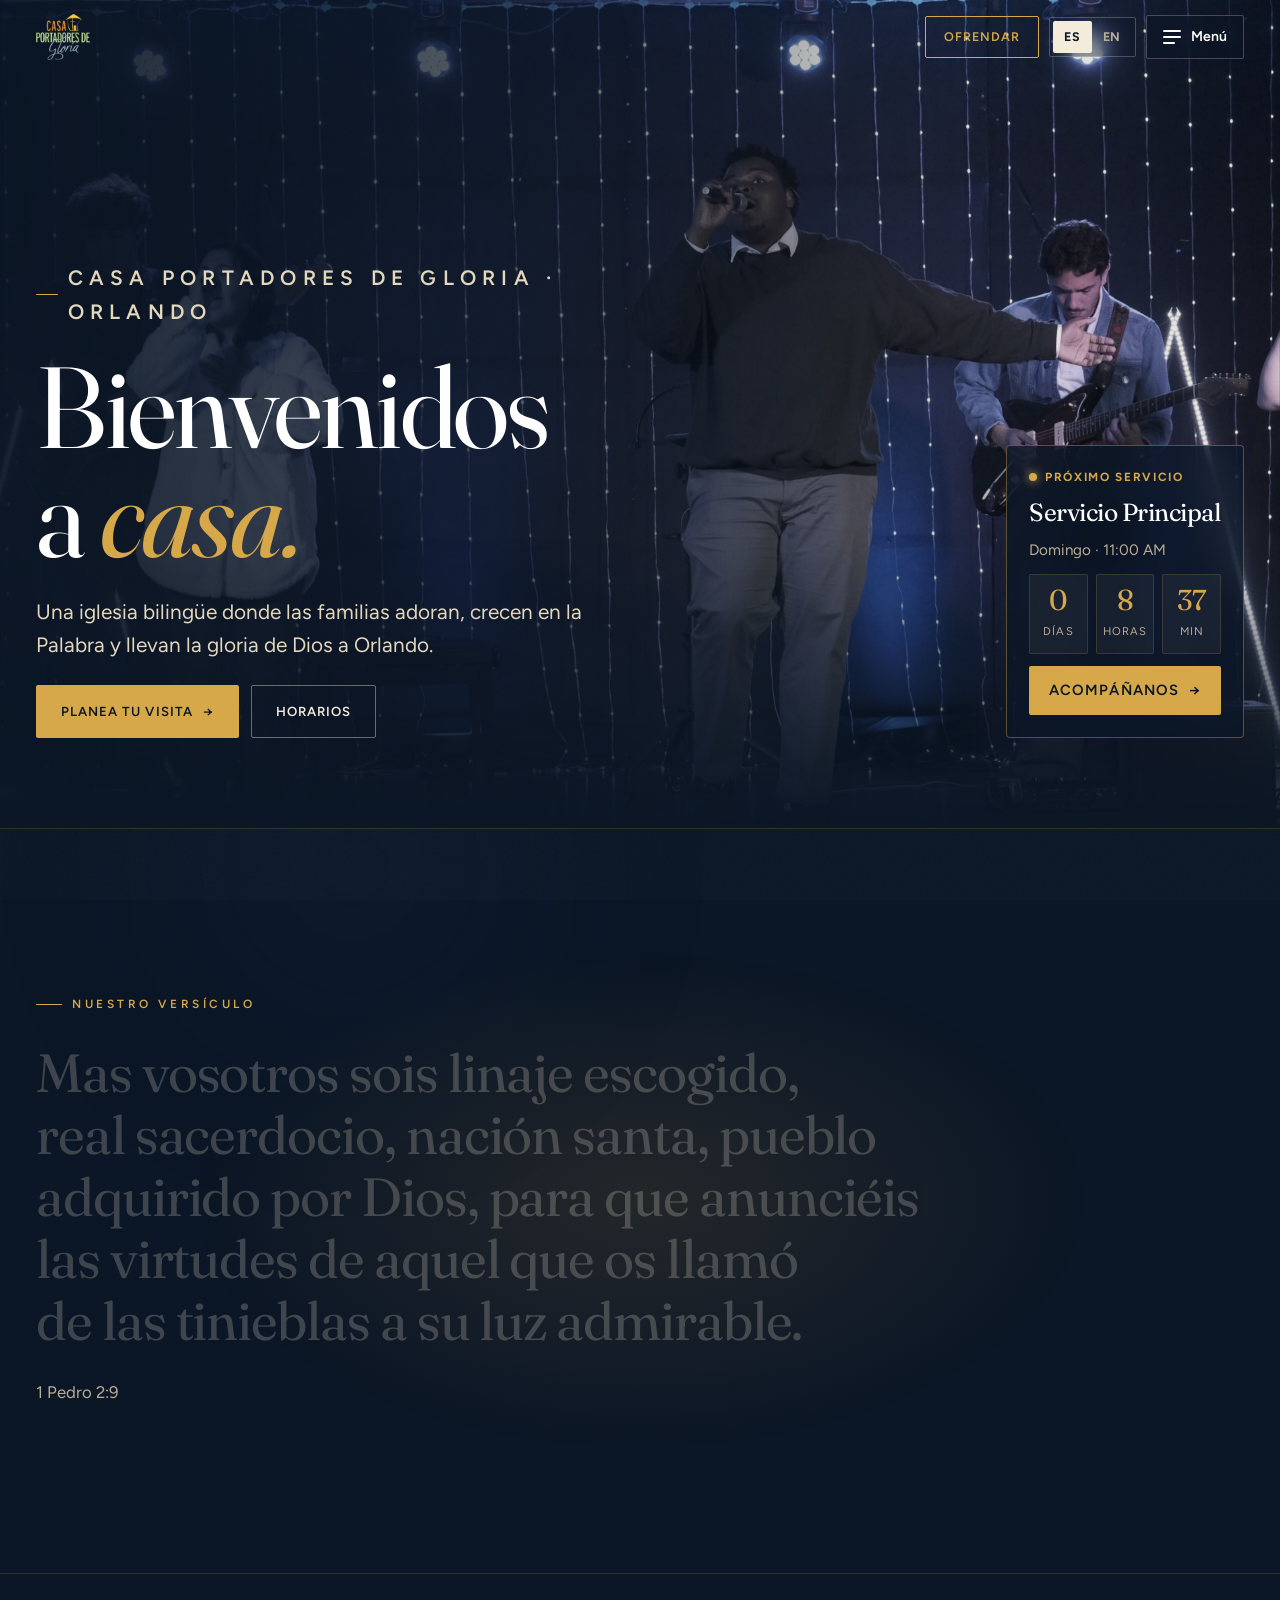
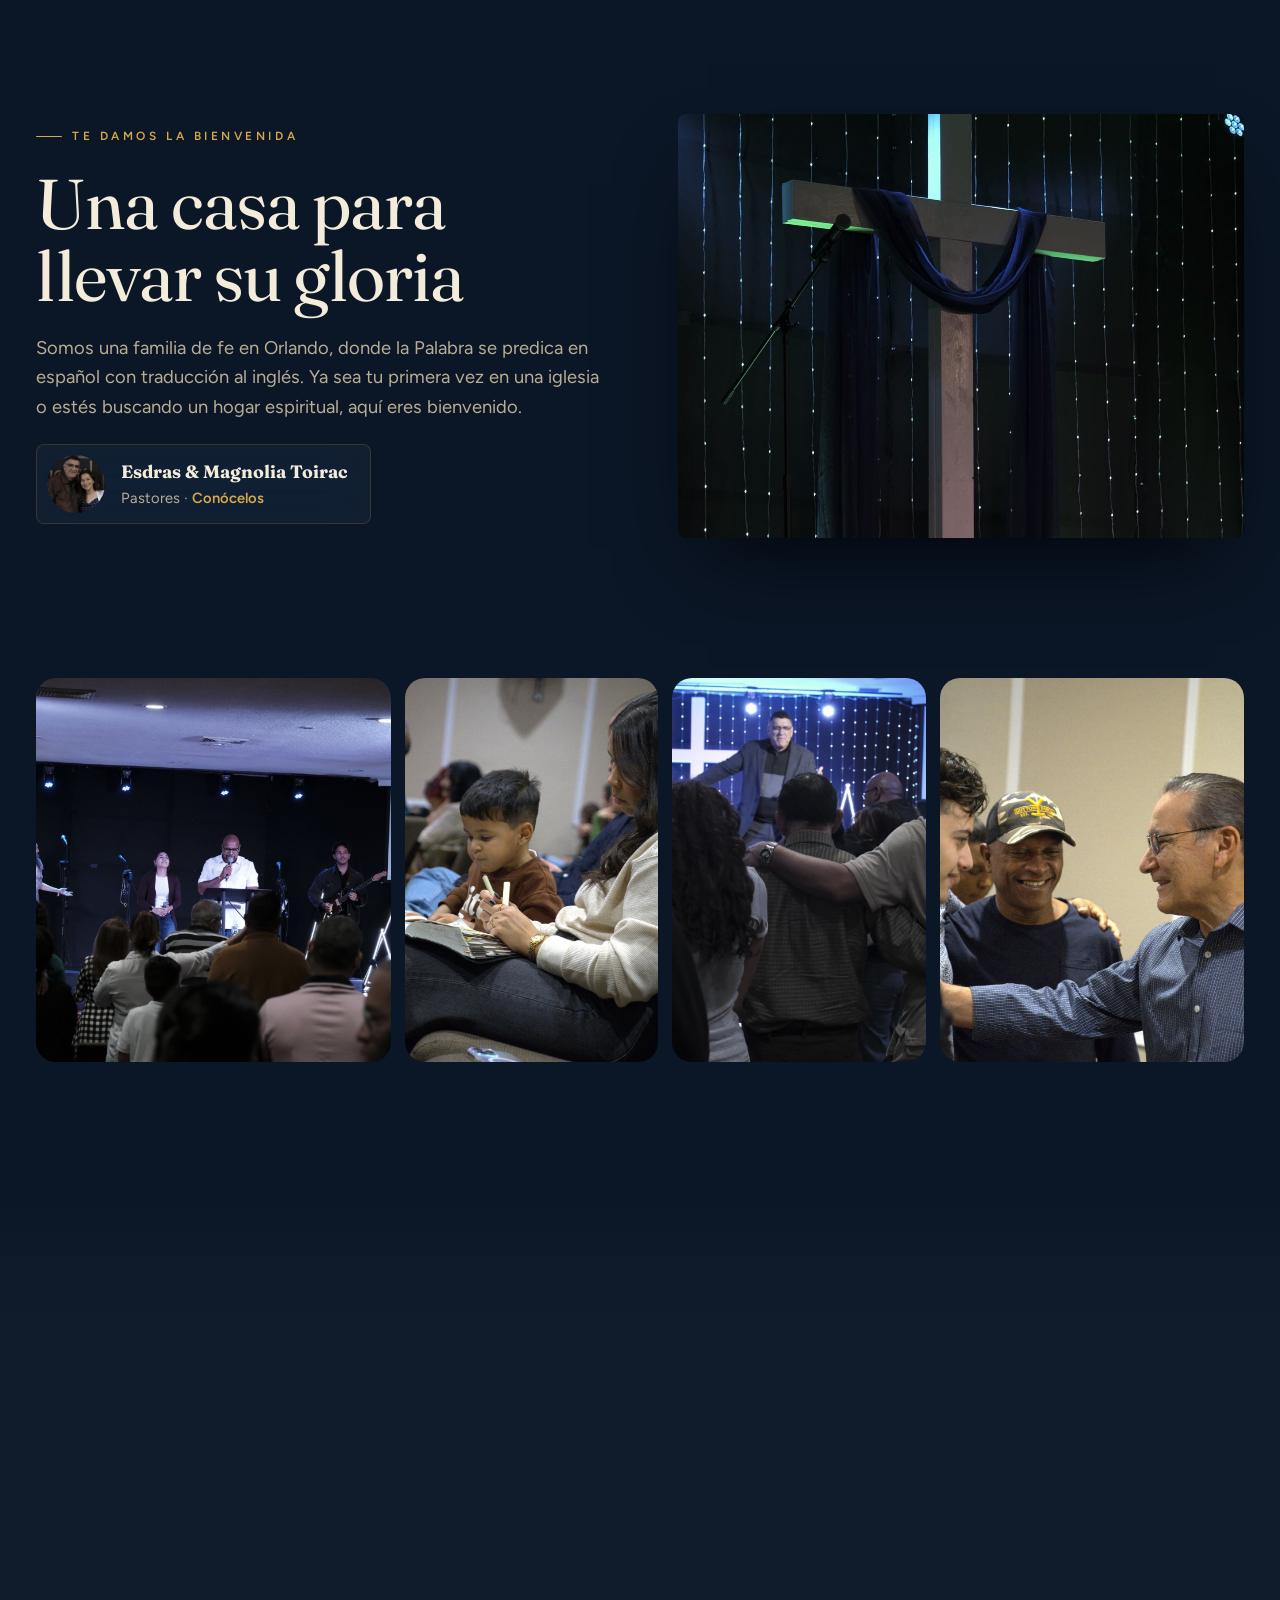
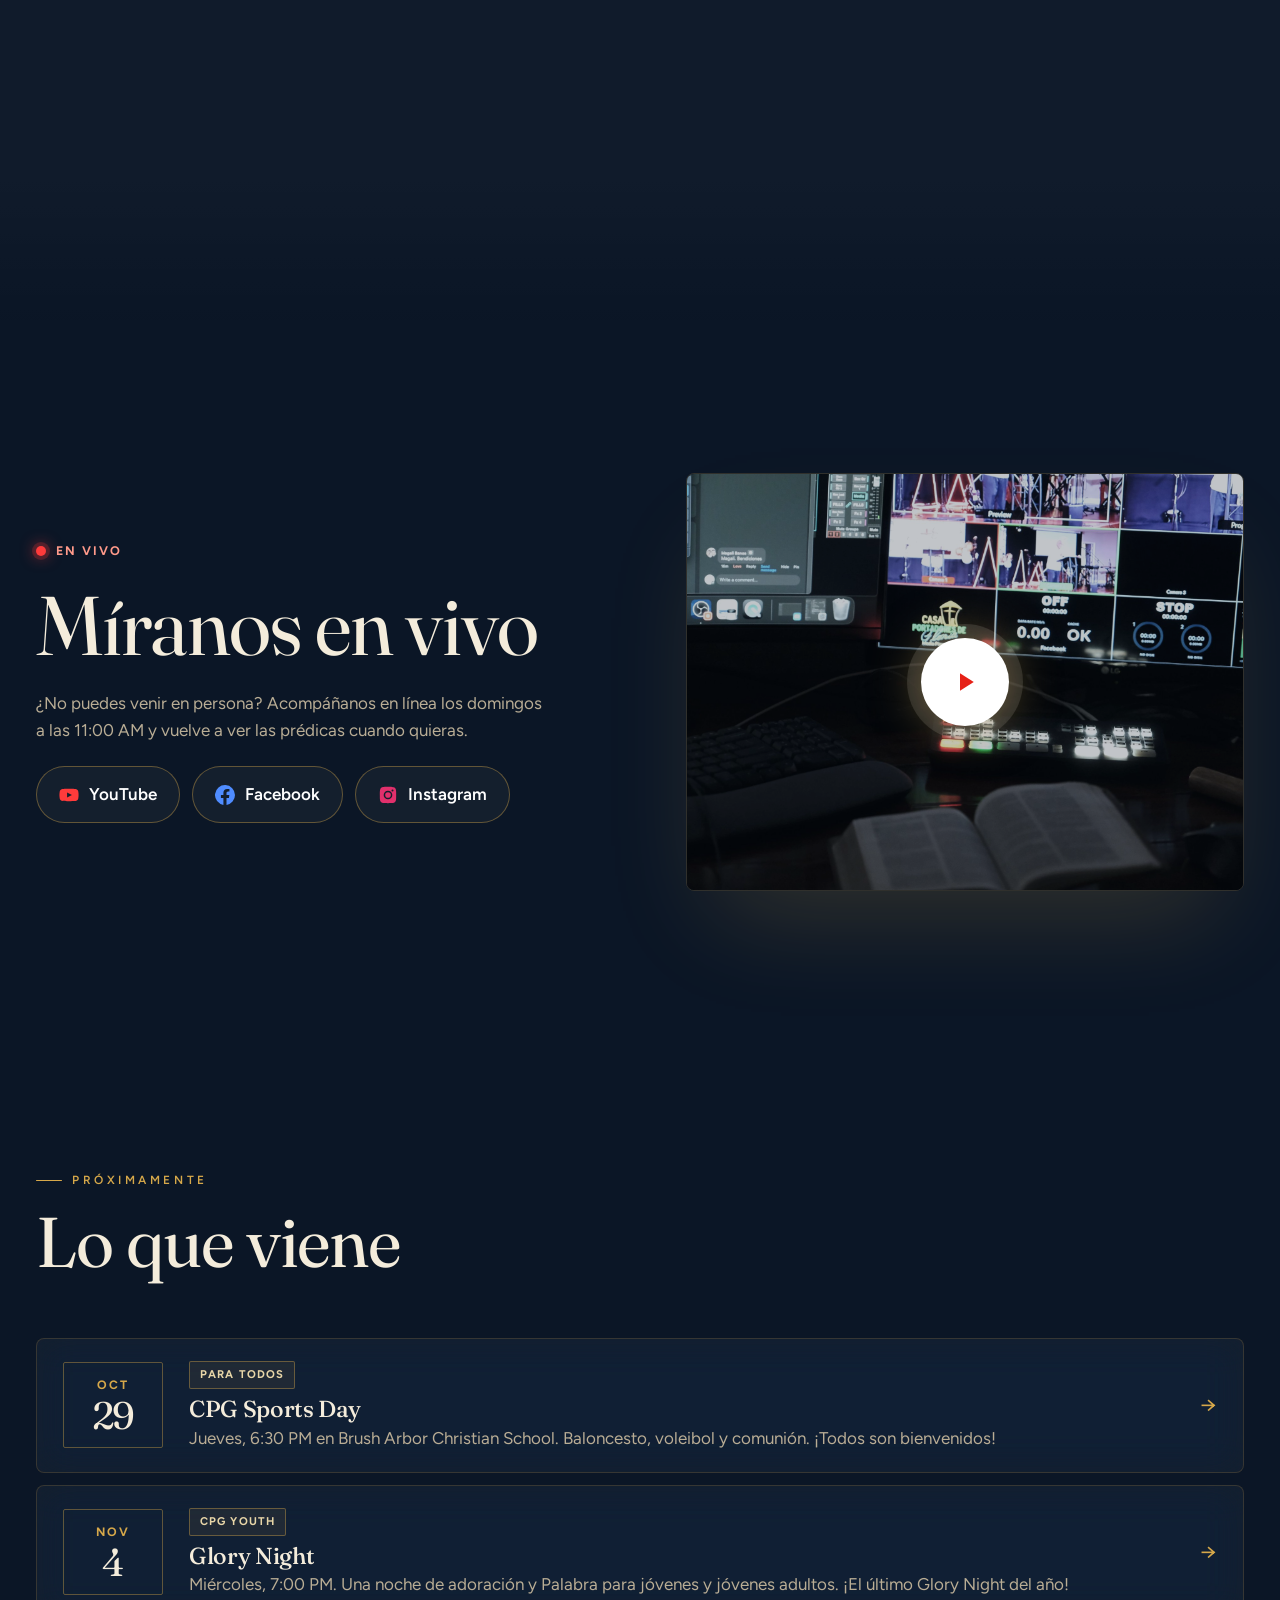
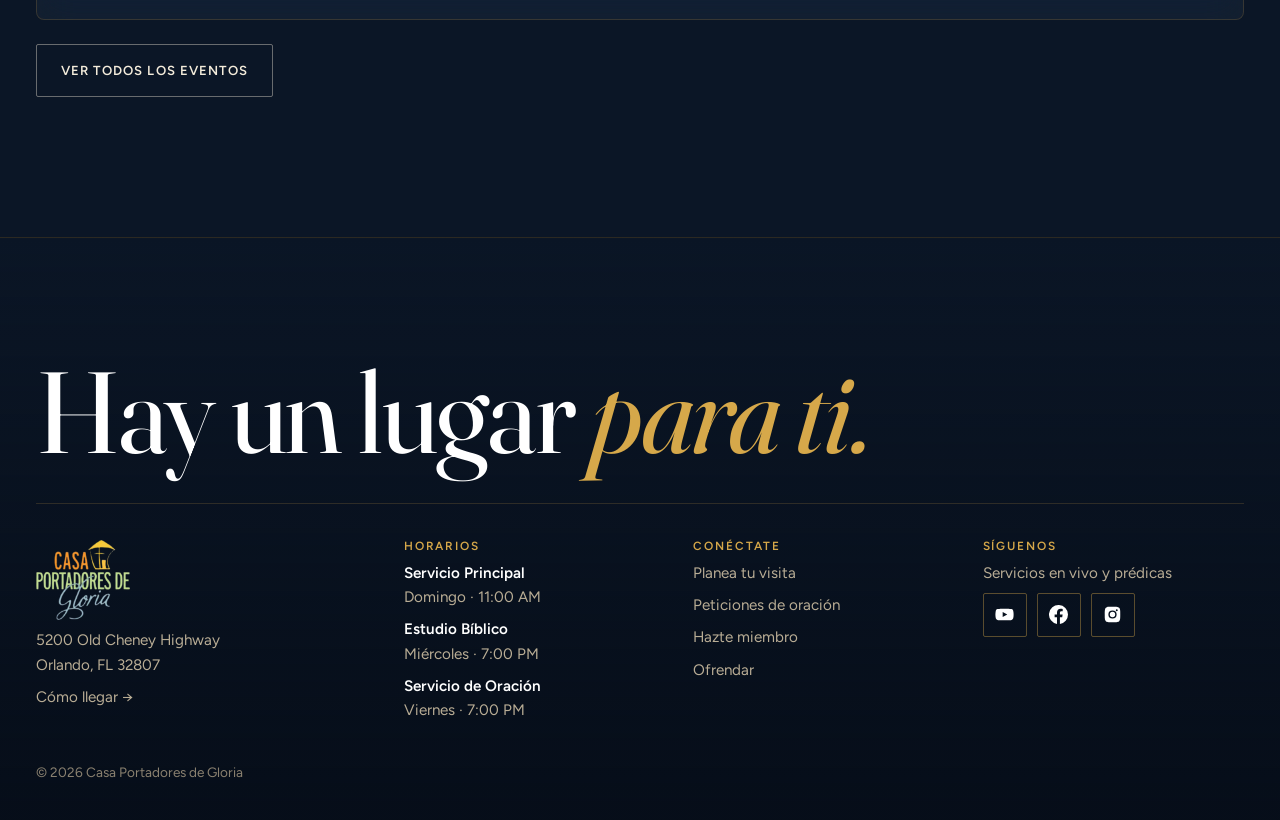
==== commit 5d9e1ff2: "Phones: welcome section fills the screen, with a gold scroll arrow Co-Authored-By: Claude Opus 5.5 <" ====
--- a/index.html
+++ b/index.html
@@ -718,7 +718,11 @@
 
   /* hero: headline, one sentence, one button, one quiet link */
   .hero-frame::after { background: linear-gradient(0deg, var(--bg) 2%, rgba(11,22,38,.8) 45%, rgba(11,22,38,.5) 100%); }
-  .hero-inner { padding-top: 140px; padding-bottom: 56px; }
+  .hero .hero-frame { min-height: 100vh; min-height: 100svh; display: flex; flex-direction: column; justify-content: flex-end; }
+  .hero-inner { width: 100%; padding-top: 140px; padding-bottom: 104px; }
+  .hero::after { content: ""; position: absolute; left: 50%; bottom: 34px; width: 12px; height: 12px; margin-left: -6px;
+    border-right: 1.5px solid var(--gold); border-bottom: 1.5px solid var(--gold); transform: rotate(45deg); opacity: .8;
+    animation: heroCue 2.2s ease-in-out infinite; pointer-events: none; }
   .hero-copy { gap: 20px; }
   .hero .eyebrow, .next-card { display: none; }
   .hero h1 { font-size: 3.4rem; }
@@ -759,6 +763,8 @@
   footer .big { font-size: 2.4rem; }
   footer .cols > :nth-child(3) { display: none; }
 }
+@keyframes heroCue { 0%, 100% { transform: translateY(0) rotate(45deg); opacity: .8; } 50% { transform: translateY(7px) rotate(45deg); opacity: .35; } }
+@media (prefers-reduced-motion: reduce) { .hero::after { animation: none; } }
 
 </style>
 </head>
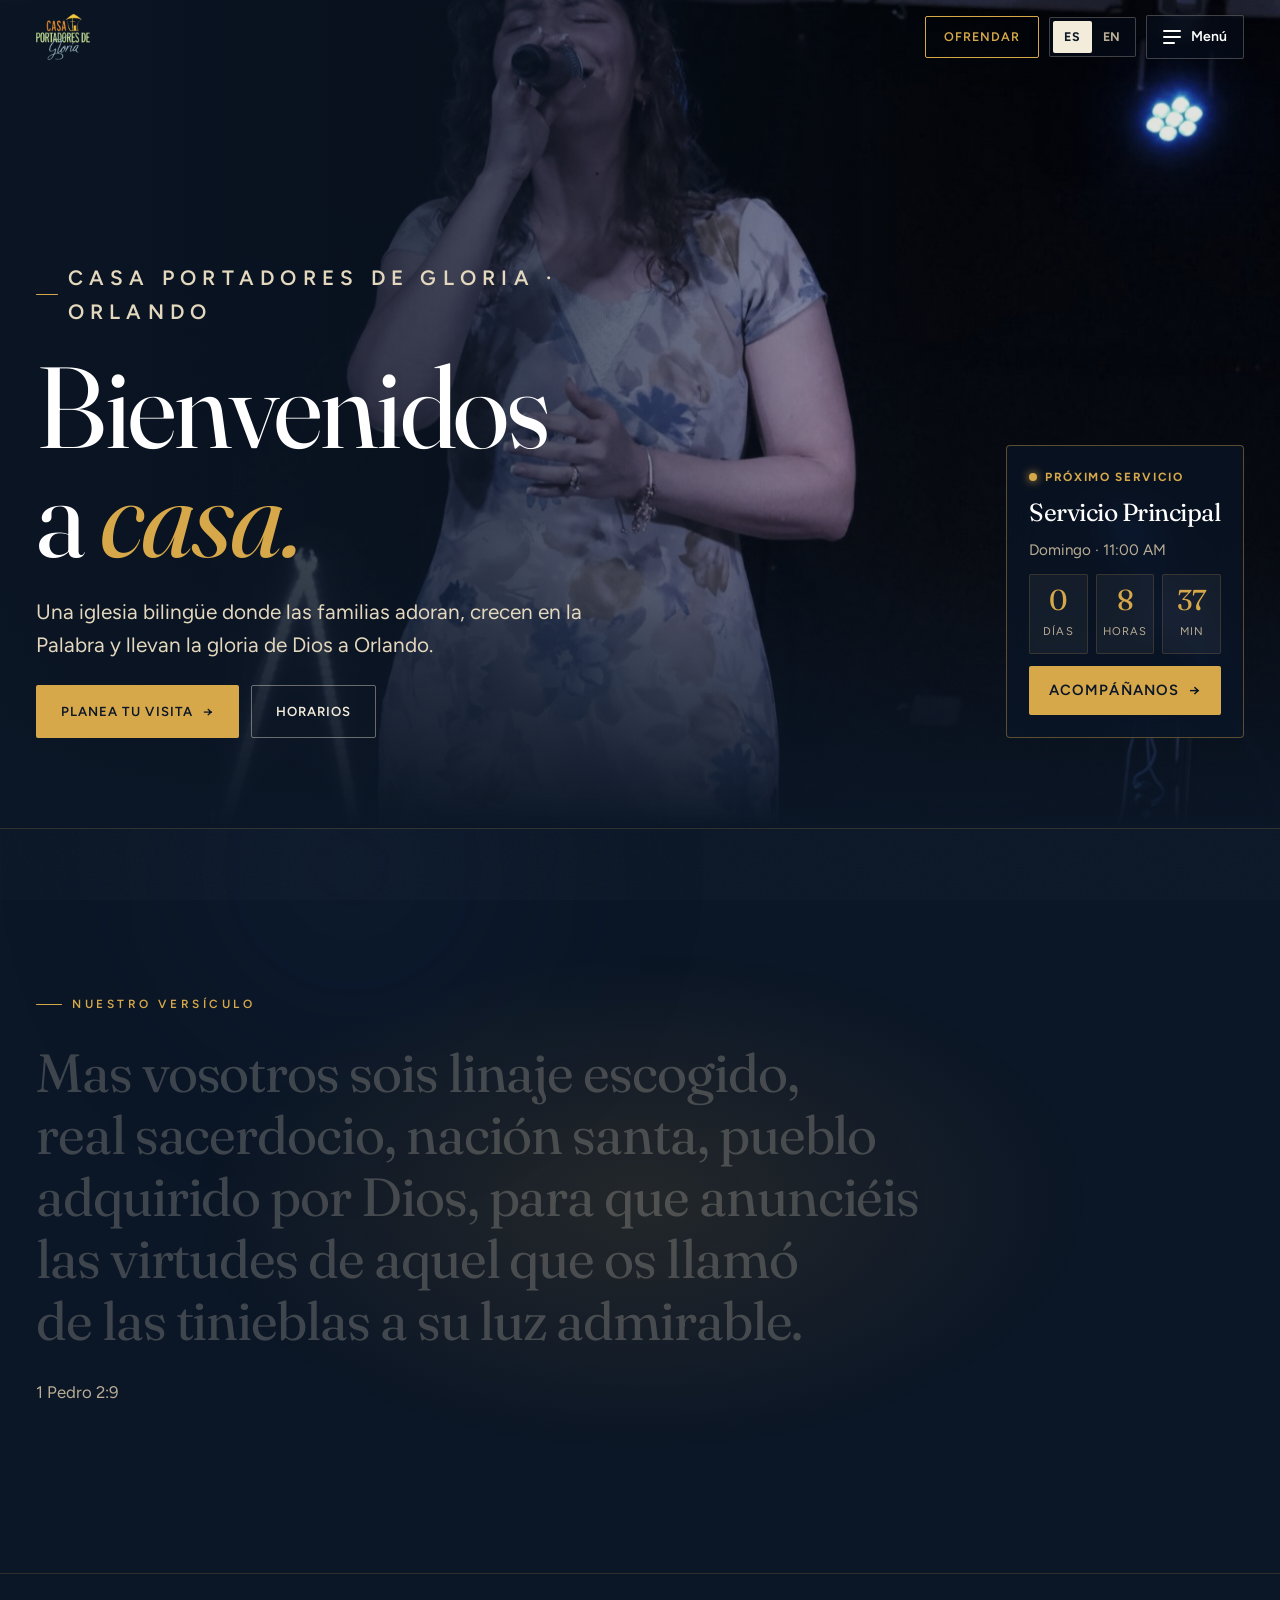
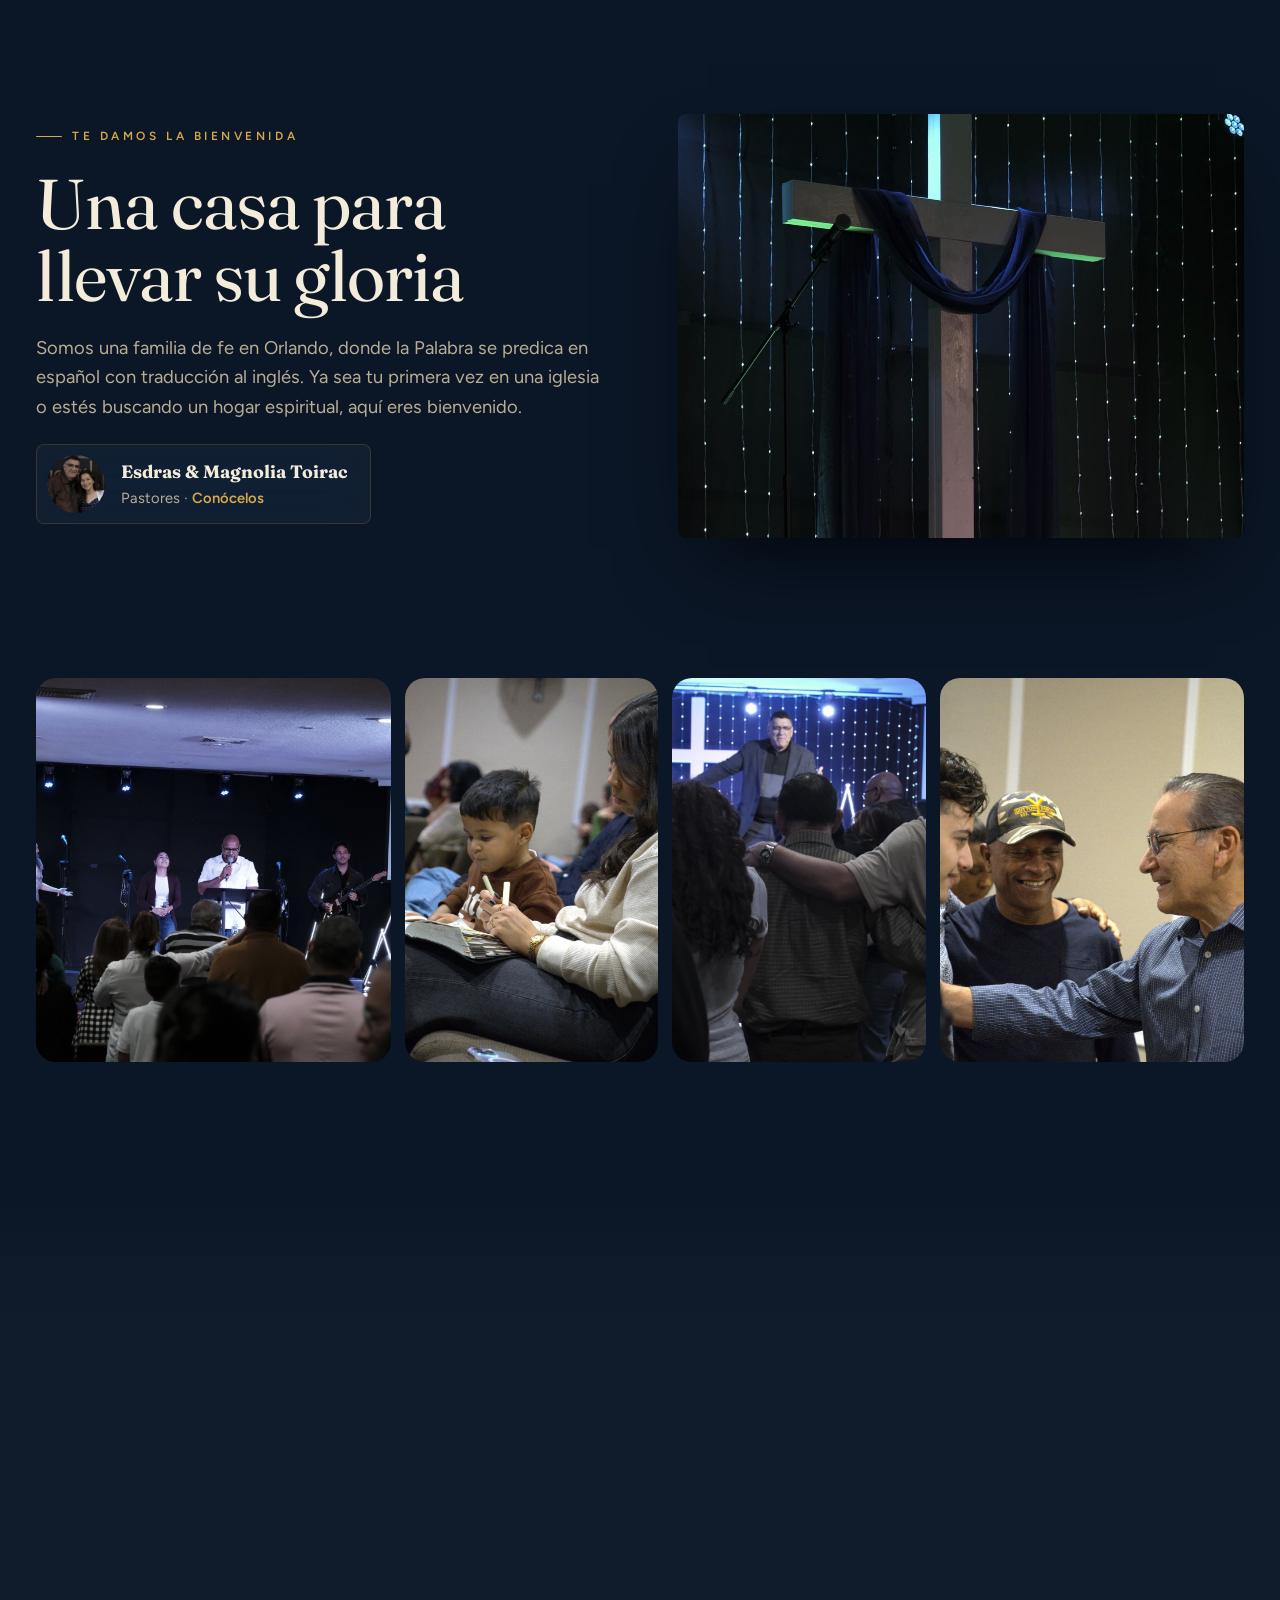
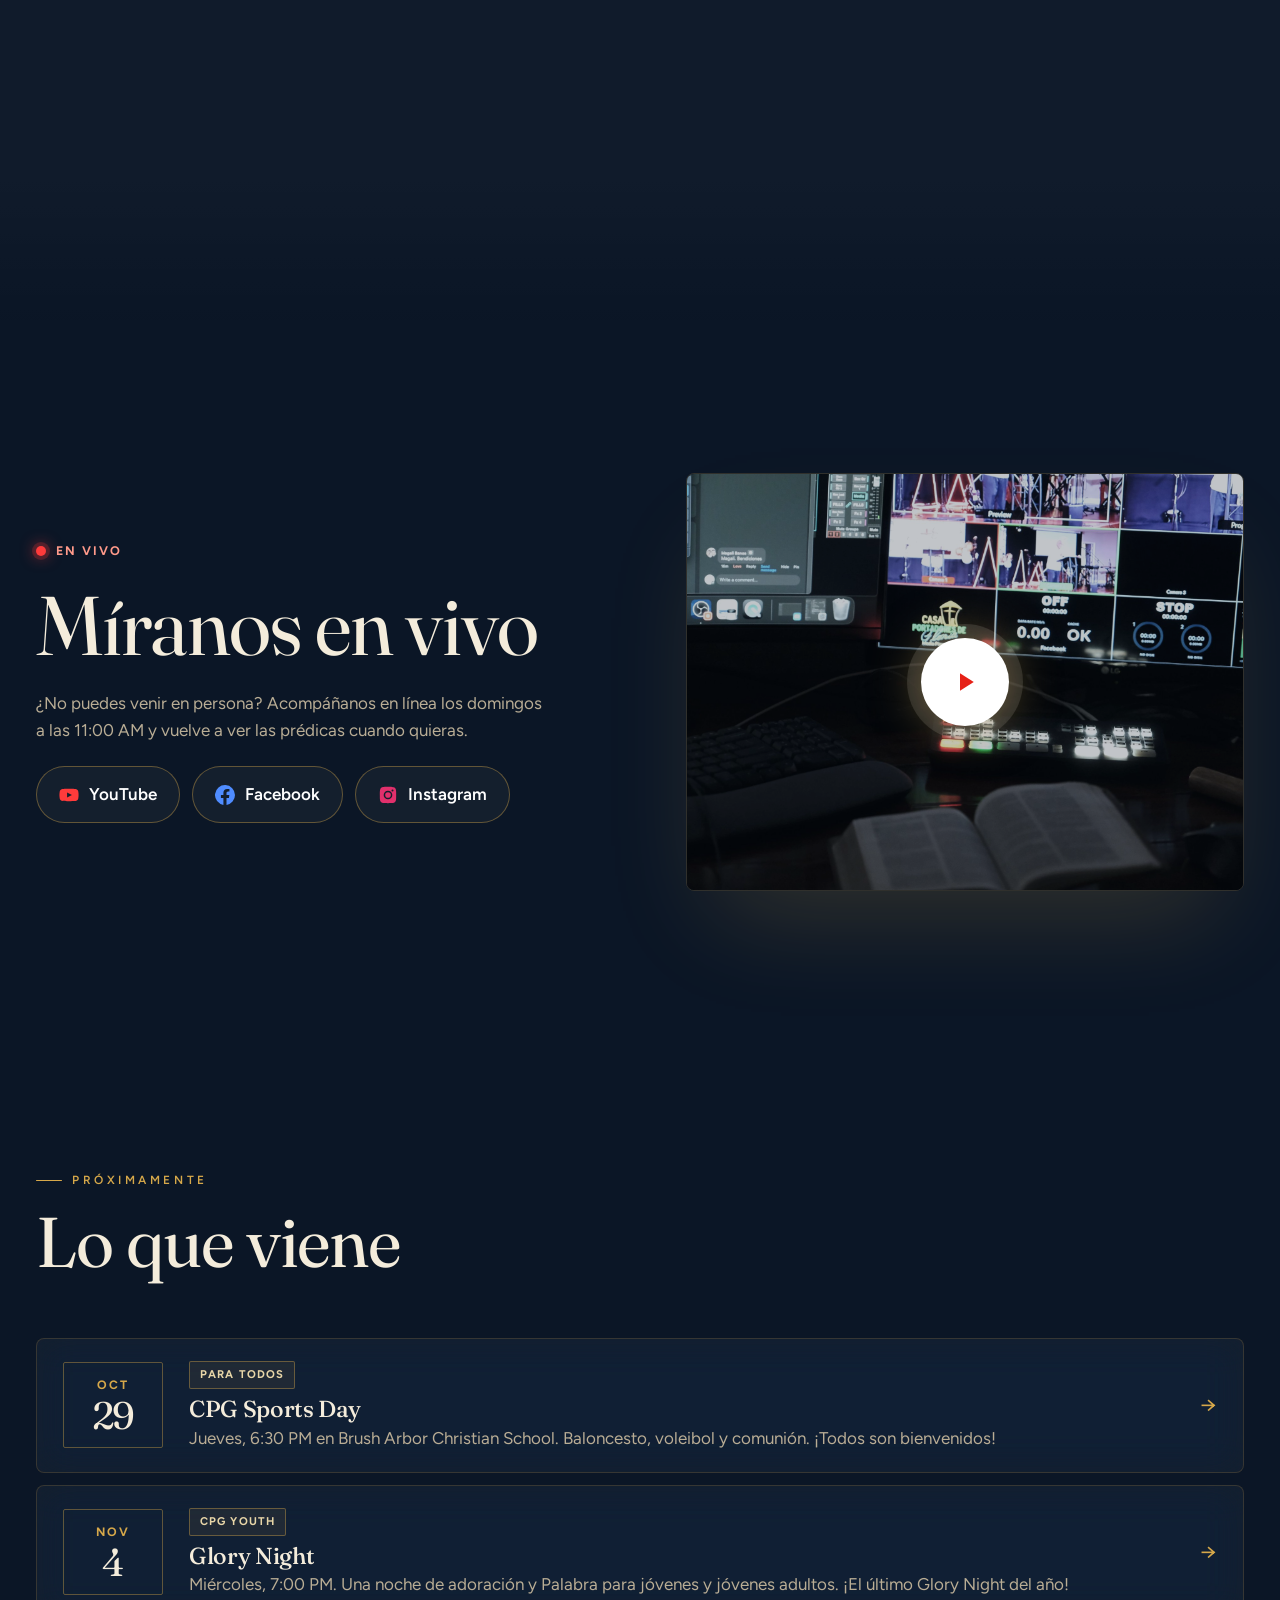
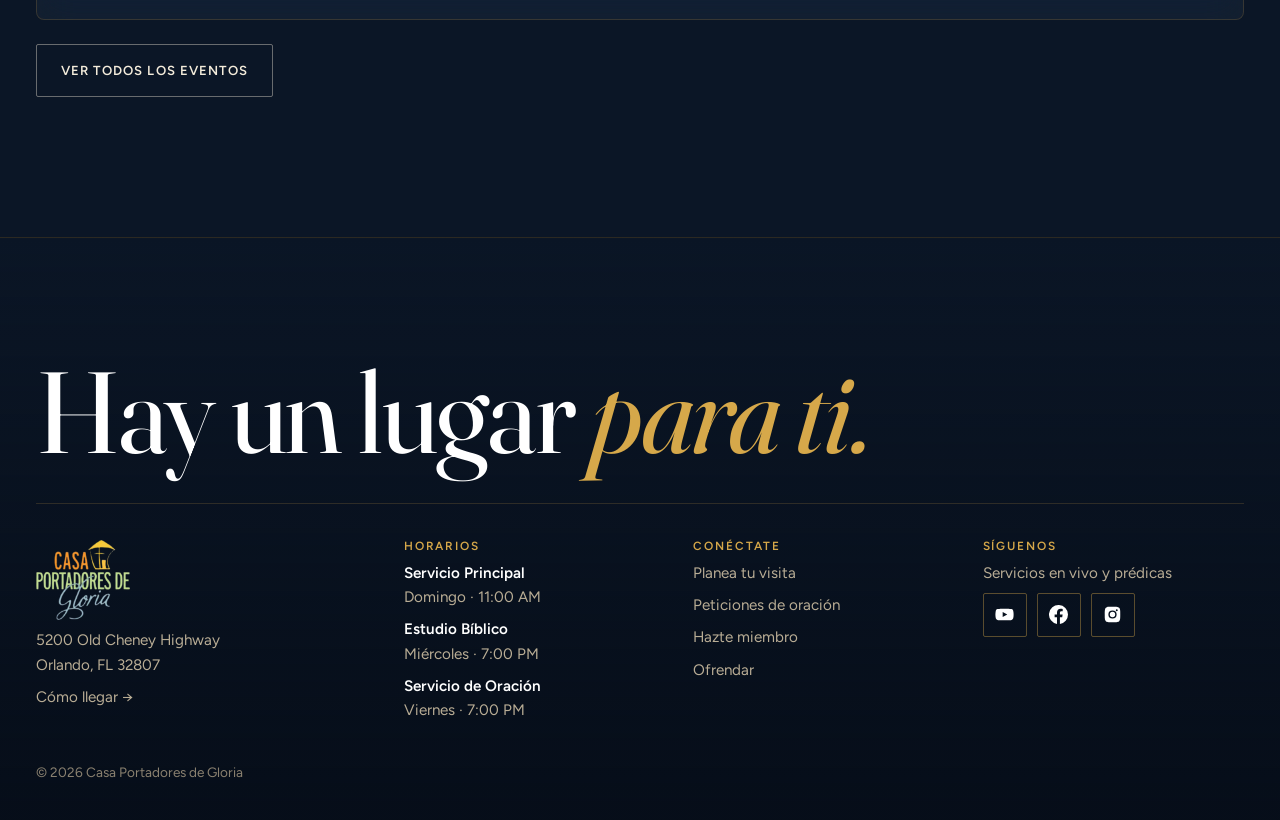
==== commit 15898522: "Phone hero: use cantante-flores (not used elsewhere) instead of pastora-adorando Co-Authored-By: Cla" ====
--- a/index.html
+++ b/index.html
@@ -140,7 +140,7 @@
 .hero, .page-hero { padding: 0; }
 .hero .hero-wrap, .page-hero .hero-wrap { max-width: none; padding: 0; }
 .hero-frame { position: relative; overflow: hidden; color: #fff; isolation: isolate; }
-.hero-frame > img { position: absolute; inset: 0; width: 100%; height: 110%; object-fit: cover; z-index: -2; will-change: transform; animation: heroIn 2.2s cubic-bezier(.2,.7,.2,1) both; }
+.hero-frame > img, .hero-frame > picture > img { position: absolute; inset: 0; width: 100%; height: 110%; object-fit: cover; z-index: -2; will-change: transform; animation: heroIn 2.2s cubic-bezier(.2,.7,.2,1) both; }
 @keyframes heroIn { from { transform: scale(1.12); filter: brightness(.4); } }
 .hero-frame::after { content: ""; position: absolute; inset: 0; z-index: -1;
   background: linear-gradient(180deg, rgba(11,22,38,.55) 0%, rgba(11,22,38,.2) 30%, rgba(11,22,38,.55) 70%, var(--bg) 100%),
@@ -548,7 +548,7 @@
 .field input:focus, .field textarea:focus, .field select:focus { border-color: var(--gold); box-shadow: 0 0 0 3px rgba(214,168,74,.18); }
 
 /* hero: warm cinematic photo with navy fade from the left */
-.hero-frame > img, .page-hero .hero-frame > img { filter: sepia(.18) saturate(.92); }
+.hero-frame > img, .hero-frame > picture > img, .page-hero .hero-frame > img { filter: sepia(.18) saturate(.92); }
 .hero-frame::after { background: linear-gradient(90deg, rgba(11,22,38,.95) 0%, rgba(11,22,38,.7) 40%, rgba(11,22,38,.12) 75%), linear-gradient(0deg, var(--bg) 0%, transparent 35%); }
 .hero h1 { font-weight: 400; font-size: clamp(3.2rem, 9vw, 7.4rem); letter-spacing: -0.02em; line-height: .95; }
 .page-hero h1 { font-weight: 400; letter-spacing: -0.02em; }
@@ -717,7 +717,8 @@
   .lead { font-size: 1.05rem; line-height: 1.65; }
 
   /* hero: headline, one sentence, one button, one quiet link */
-  .hero-frame::after { background: linear-gradient(0deg, var(--bg) 2%, rgba(11,22,38,.8) 45%, rgba(11,22,38,.5) 100%); }
+  .hero-frame::after { background: linear-gradient(0deg, var(--bg) 0%, rgba(11,22,38,.9) 26%, rgba(11,22,38,.45) 52%, rgba(11,22,38,.12) 72%, rgba(11,22,38,.55) 100%); }
+  .hero-frame > picture > img { object-position: 50% 12% !important; height: 104%; filter: saturate(1.02) contrast(1.04); }
   .hero .hero-frame { min-height: 100vh; min-height: 100svh; display: flex; flex-direction: column; justify-content: flex-end; }
   .hero-inner { width: 100%; padding-top: 140px; padding-bottom: 104px; }
   .hero::after { content: ""; position: absolute; left: 50%; bottom: 34px; width: 12px; height: 12px; margin-left: -6px;
@@ -727,6 +728,7 @@
   .hero .eyebrow, .next-card { display: none; }
   .hero h1 { font-size: 3.4rem; }
   .hero .hero-copy > p { font-size: 1.05rem; }
+  .hero h1, .hero .hero-copy > p { text-shadow: 0 2px 22px rgba(11,22,38,.7); }
   .hero .actions { display: flex; align-items: center; gap: 22px; flex-wrap: wrap; }
   .hero .actions .btn-primary { padding: 16px 22px; }
   .hero .actions .btn-ghost { border: 0; padding: 0; background: none; text-decoration: underline; text-underline-offset: 5px; text-decoration-color: rgba(214,168,74,.6); }
@@ -800,7 +802,10 @@
 <section class="hero" id="inicio">
   <div class="wrap hero-wrap">
     <div class="hero-frame">
-      <img src="images/equipo-alabanza.jpg" style="object-position: 8% 30%" alt="Hermanos abrazados orando juntos en Casa Portadores de Gloria" fetchpriority="high">
+      <picture>
+        <source media="(max-width: 600px)" srcset="images/cantante-flores.jpg">
+        <img src="images/equipo-alabanza.jpg" style="object-position: 8% 30%" alt="Adoración en Casa Portadores de Gloria" fetchpriority="high">
+      </picture>
       <div class="hero-inner">
         <div class="hero-copy">
           <p class="eyebrow">Casa Portadores de Gloria · Orlando</p>
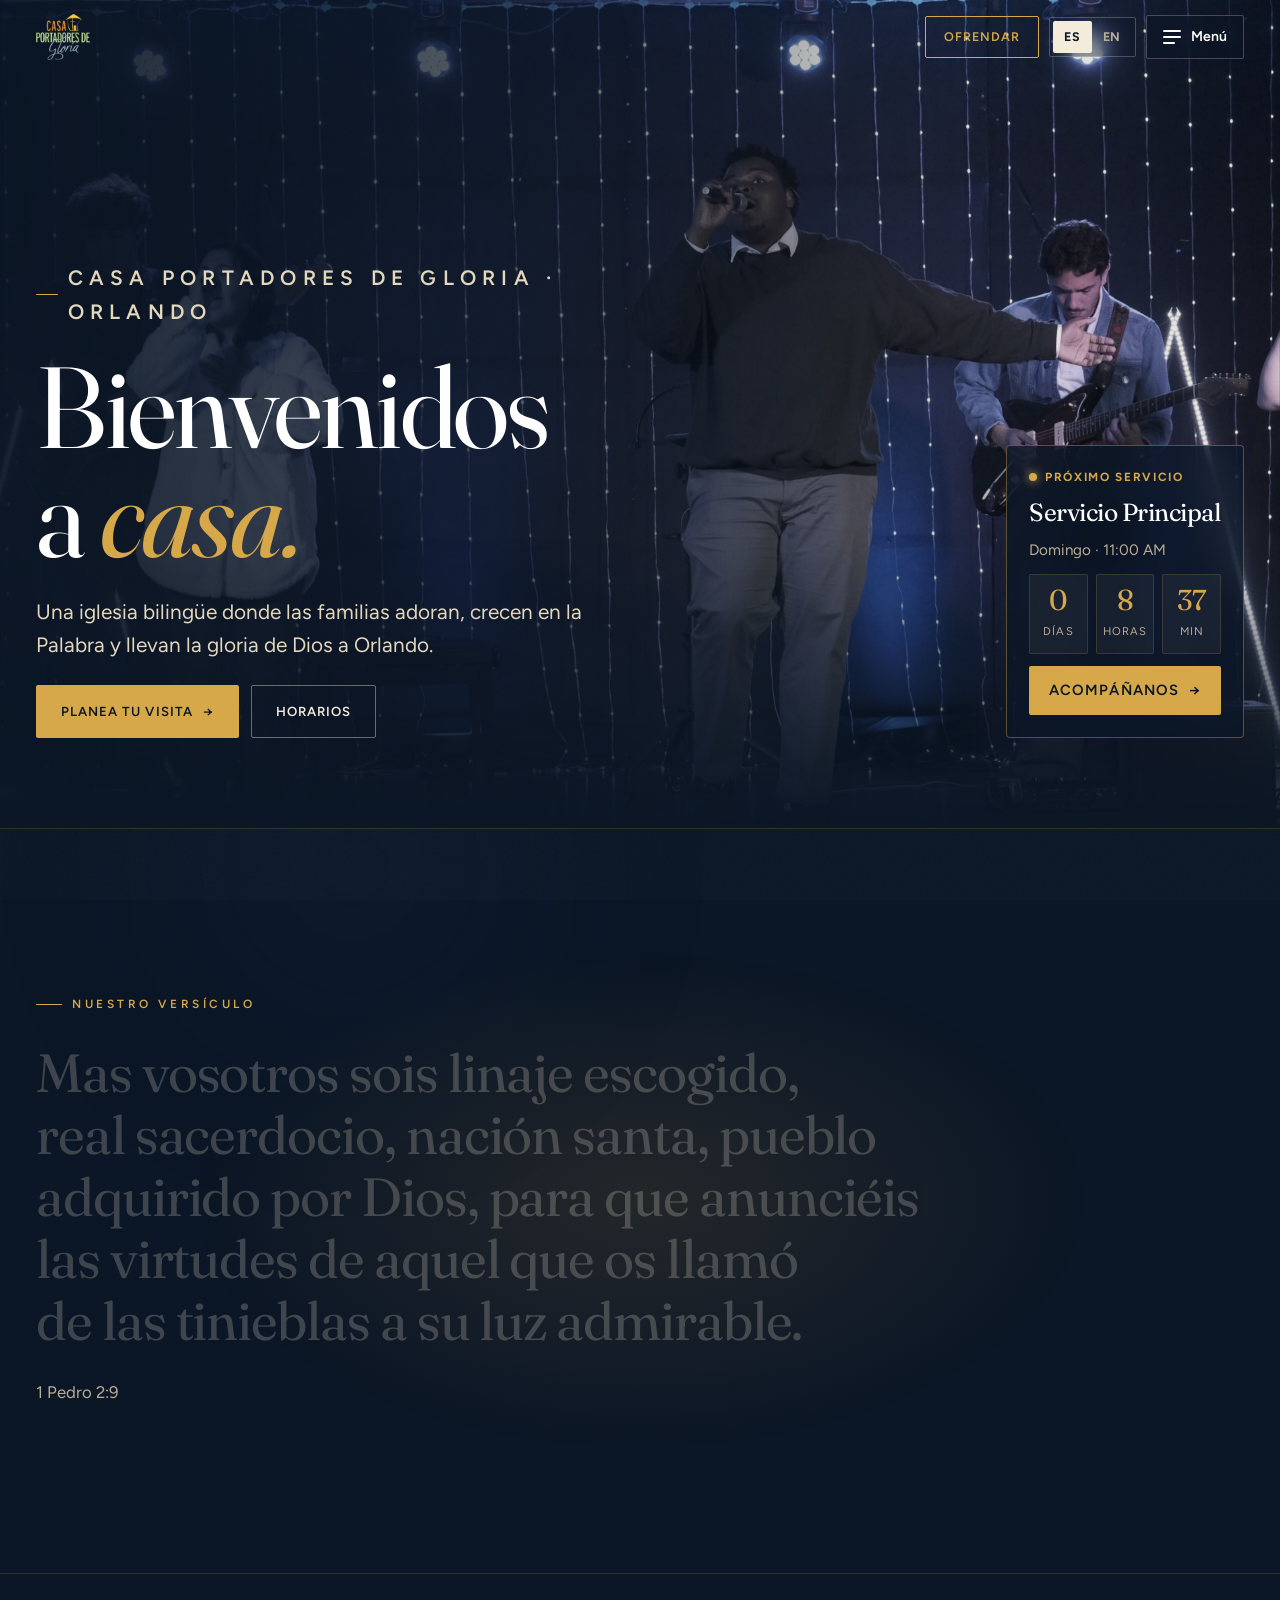
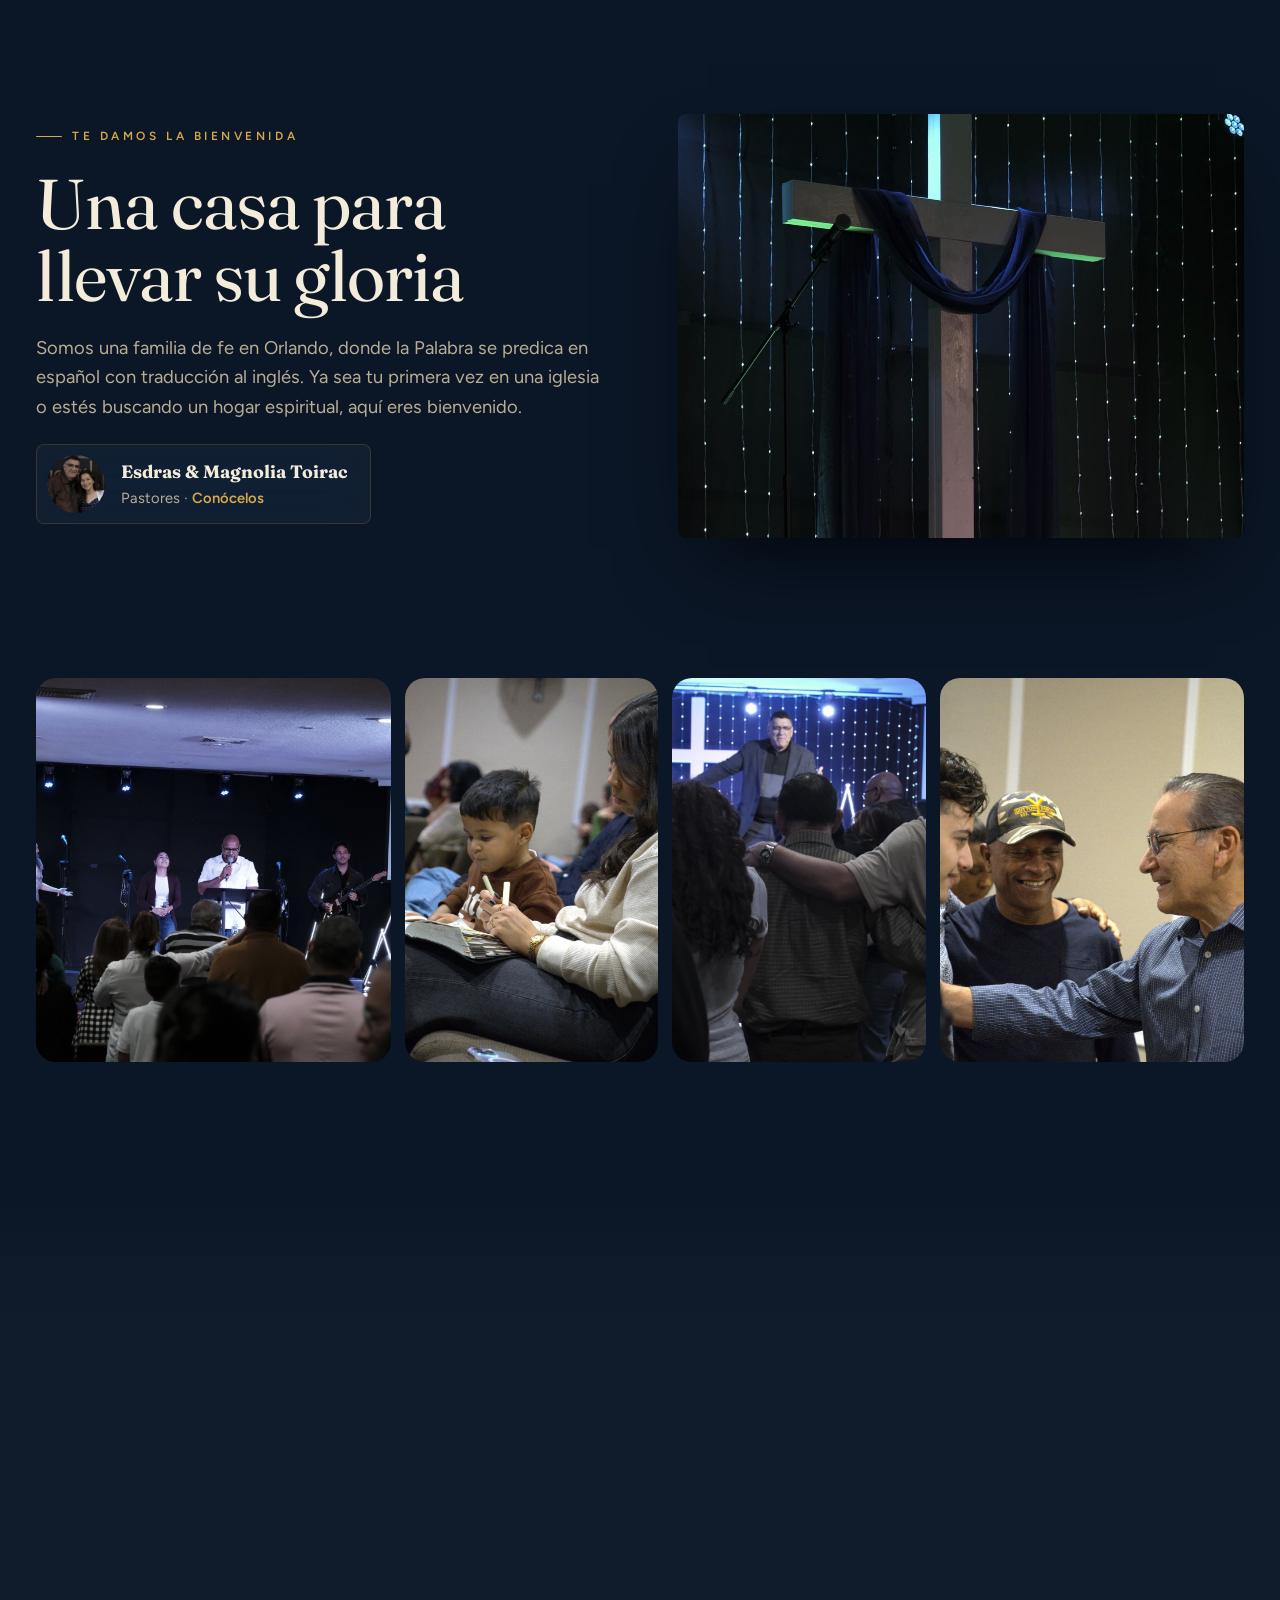
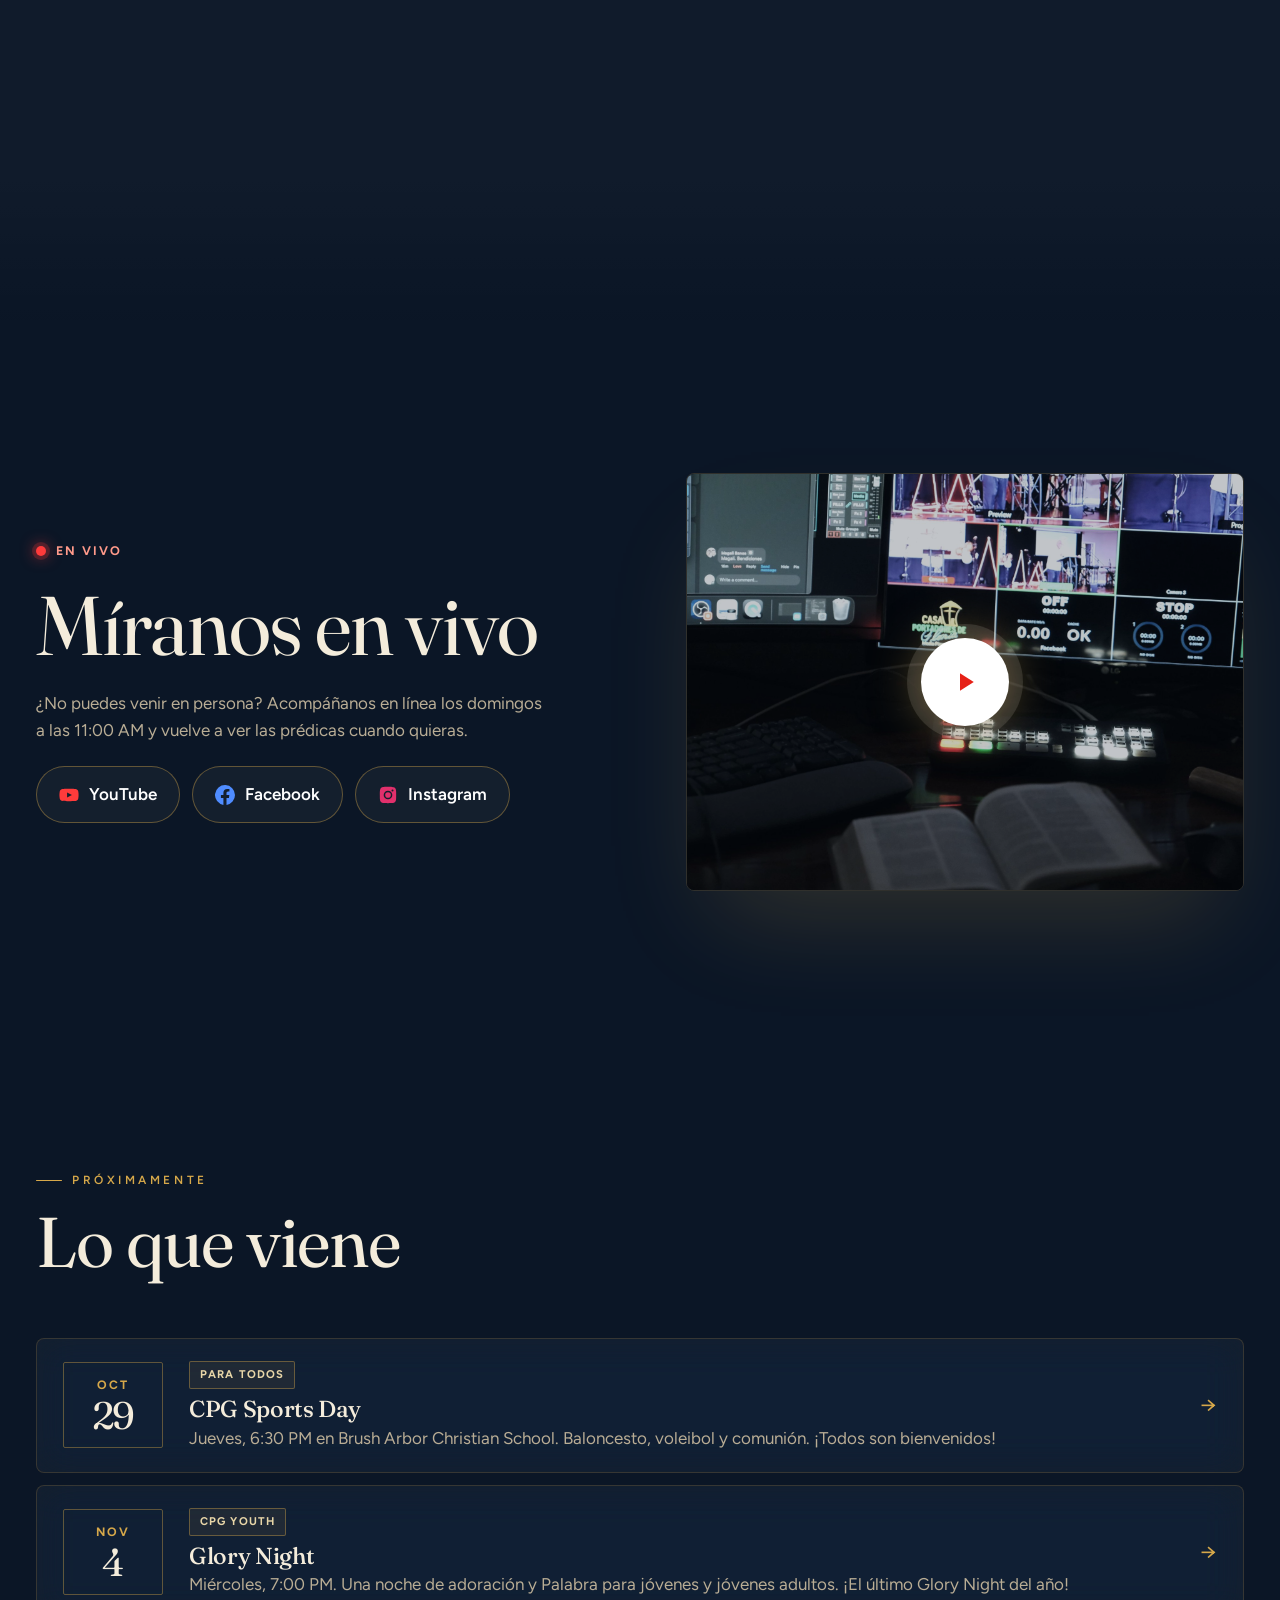
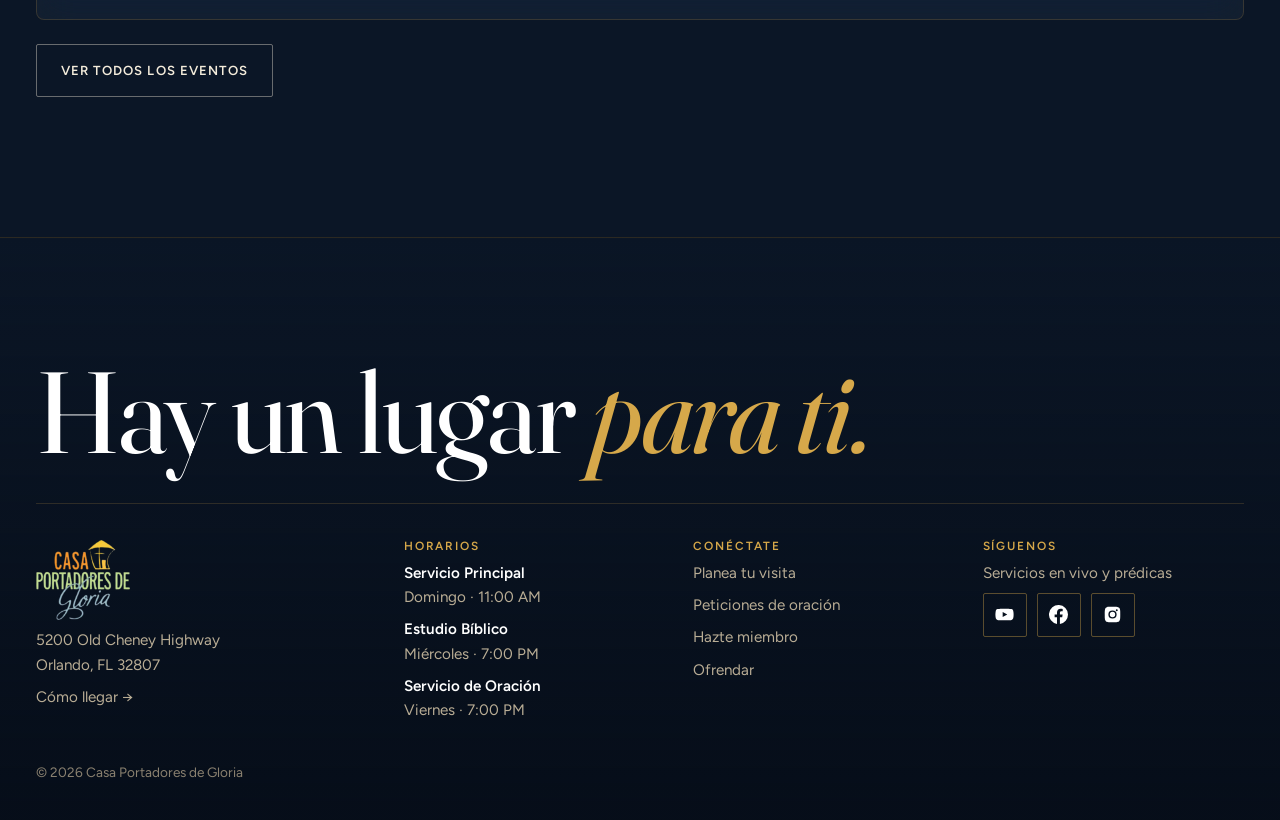
==== commit 35c521e3: "Phone hero: familia-abrazo (hug) photo Co-Authored-By: Claude Opus 5.5 <noreply@anthropic.com> Claud" ====
--- a/index.html
+++ b/index.html
@@ -718,7 +718,7 @@
 
   /* hero: headline, one sentence, one button, one quiet link */
   .hero-frame::after { background: linear-gradient(0deg, var(--bg) 0%, rgba(11,22,38,.9) 26%, rgba(11,22,38,.45) 52%, rgba(11,22,38,.12) 72%, rgba(11,22,38,.55) 100%); }
-  .hero-frame > picture > img { object-position: 50% 12% !important; height: 104%; filter: saturate(1.02) contrast(1.04); }
+  .hero-frame > picture > img { object-position: 50% 30% !important; height: 104%; filter: saturate(1.02) contrast(1.04); }
   .hero .hero-frame { min-height: 100vh; min-height: 100svh; display: flex; flex-direction: column; justify-content: flex-end; }
   .hero-inner { width: 100%; padding-top: 140px; padding-bottom: 104px; }
   .hero::after { content: ""; position: absolute; left: 50%; bottom: 34px; width: 12px; height: 12px; margin-left: -6px;
@@ -803,7 +803,7 @@
   <div class="wrap hero-wrap">
     <div class="hero-frame">
       <picture>
-        <source media="(max-width: 600px)" srcset="images/cantante-flores.jpg">
+        <source media="(max-width: 600px)" srcset="images/familia-abrazo.jpg">
         <img src="images/equipo-alabanza.jpg" style="object-position: 8% 30%" alt="Adoración en Casa Portadores de Gloria" fetchpriority="high">
       </picture>
       <div class="hero-inner">
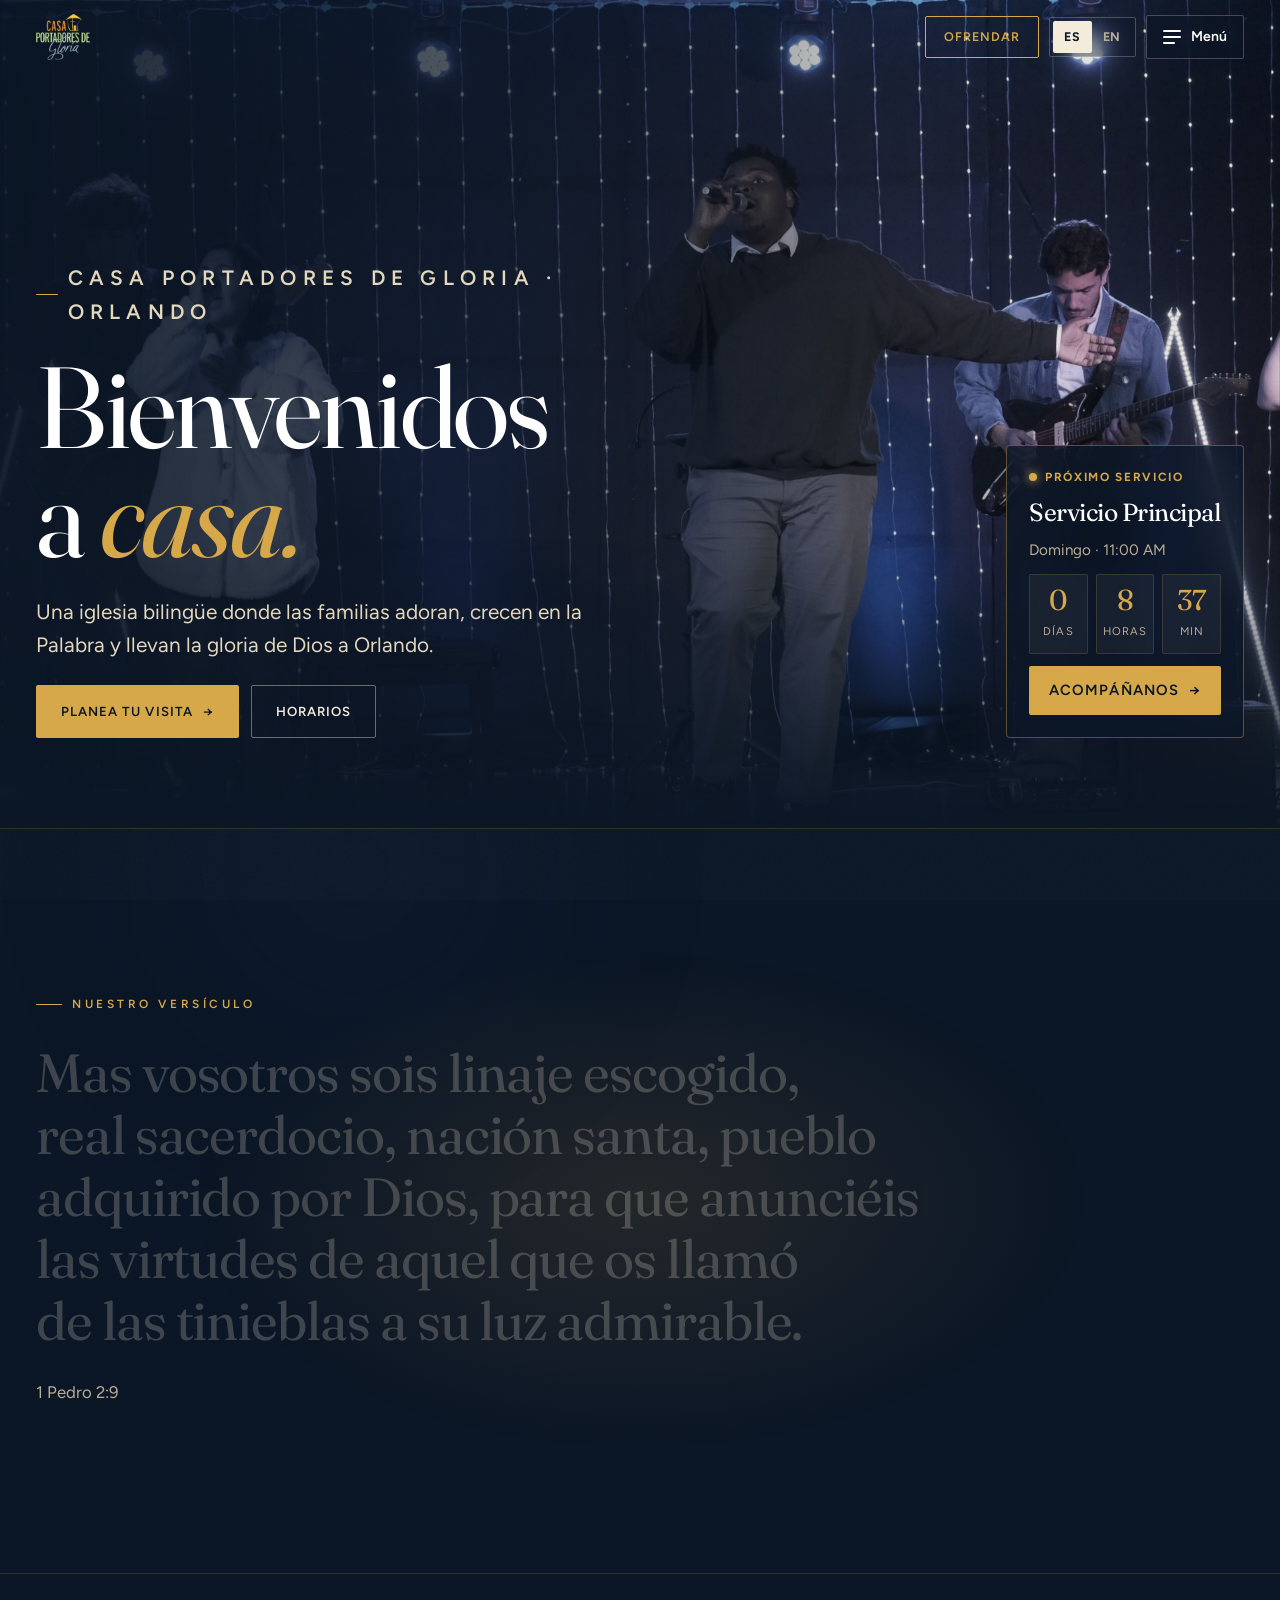
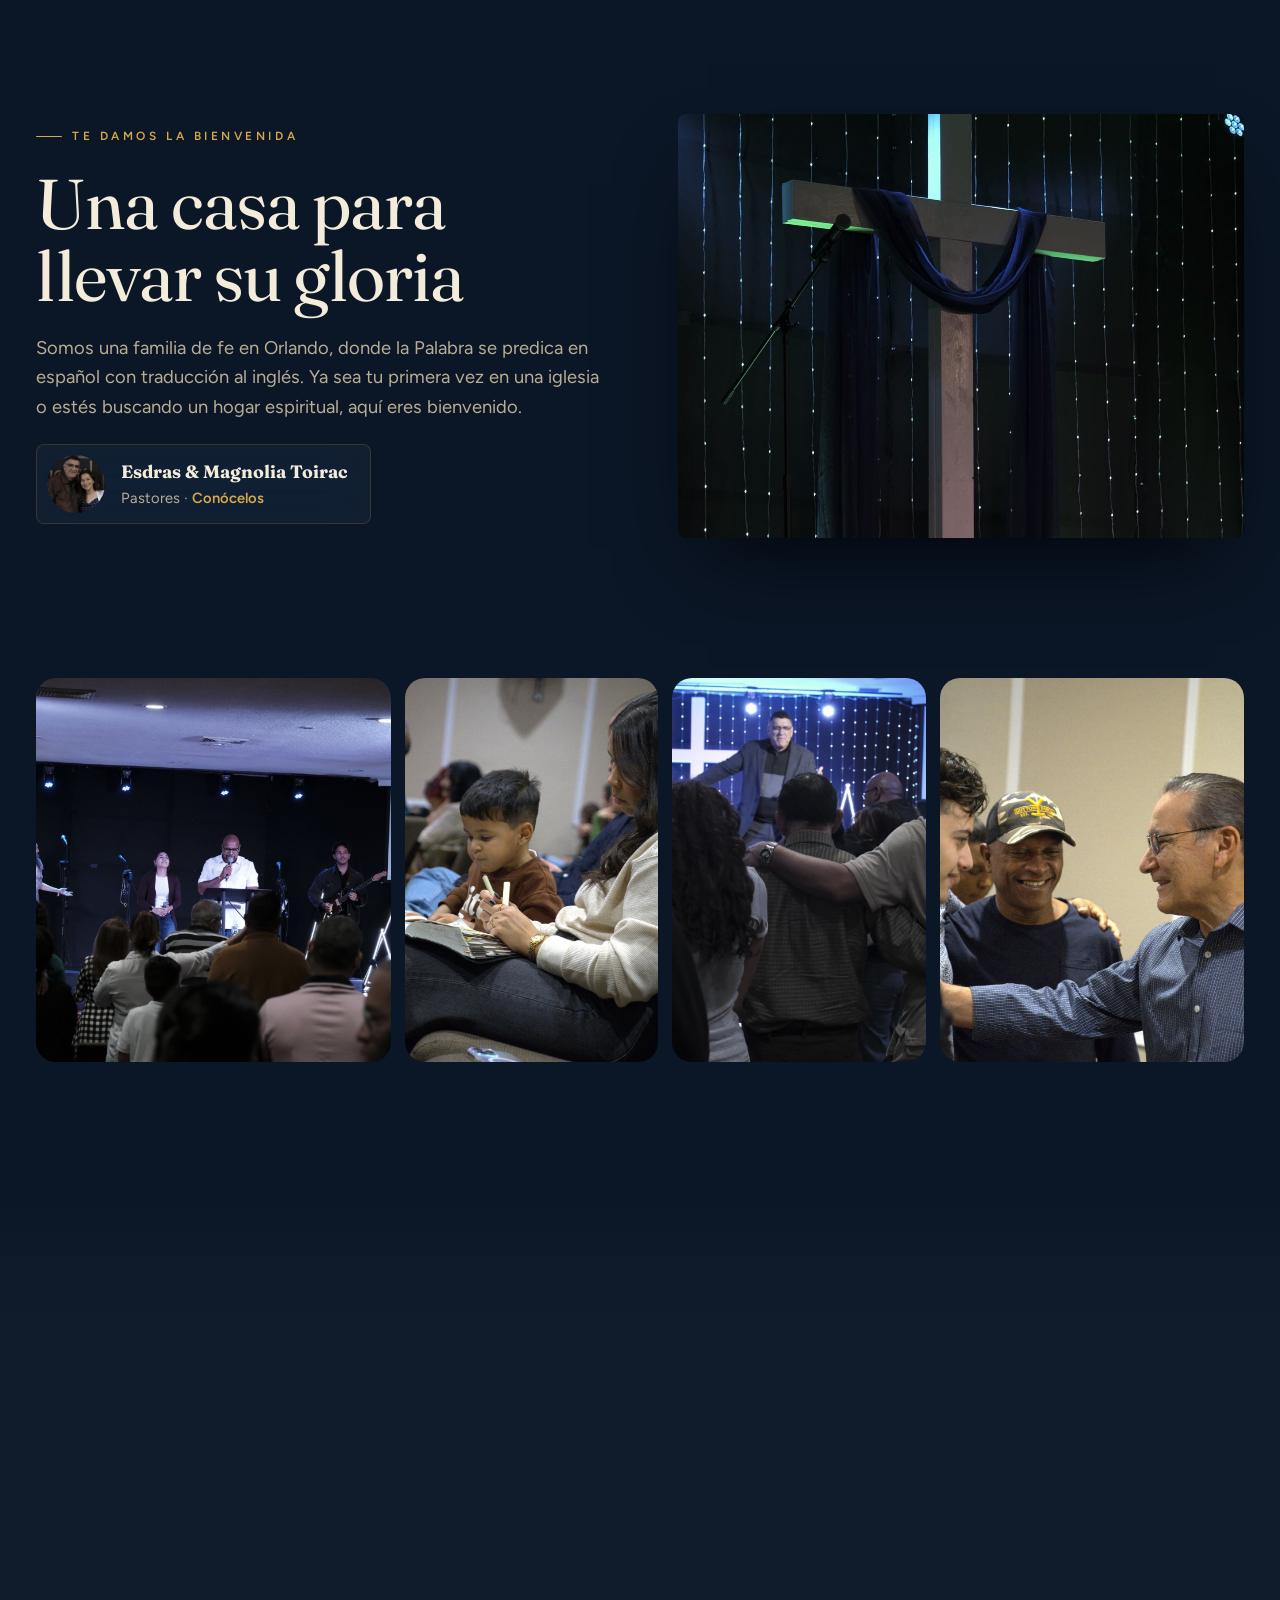
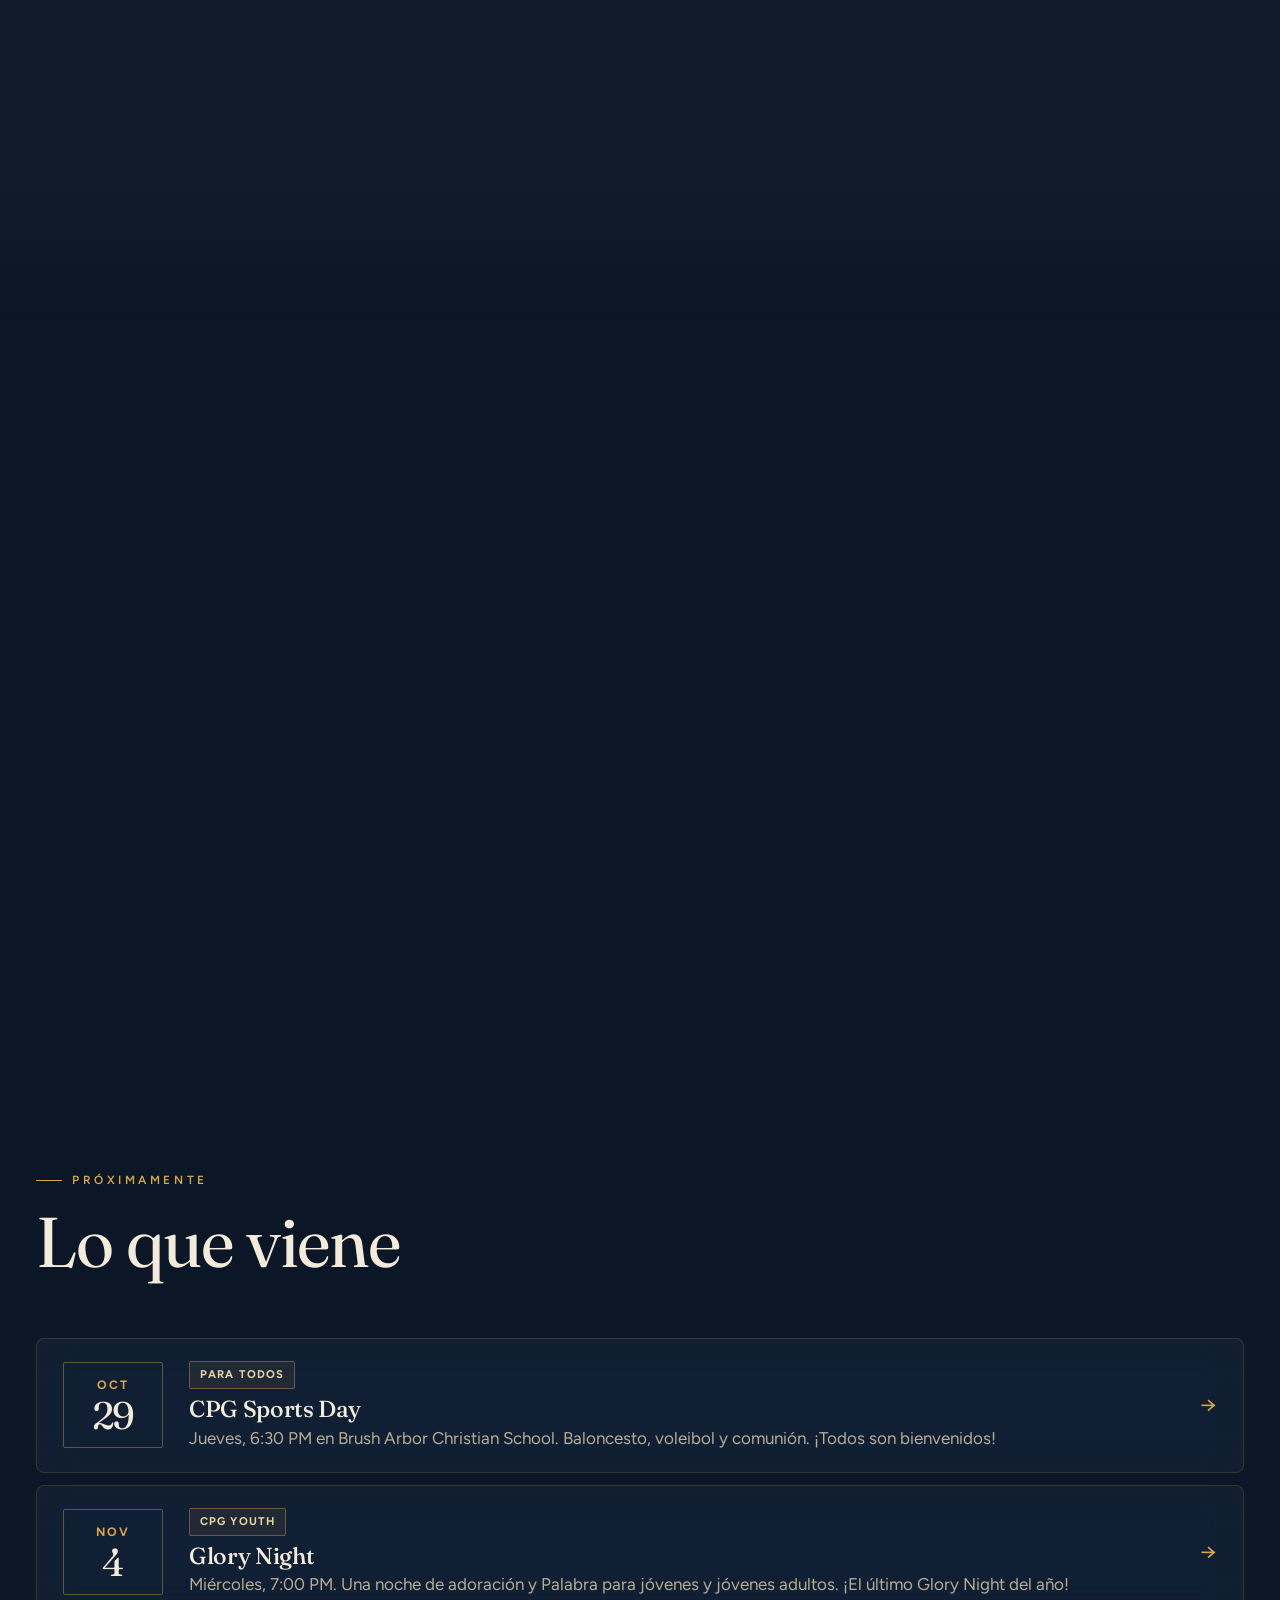
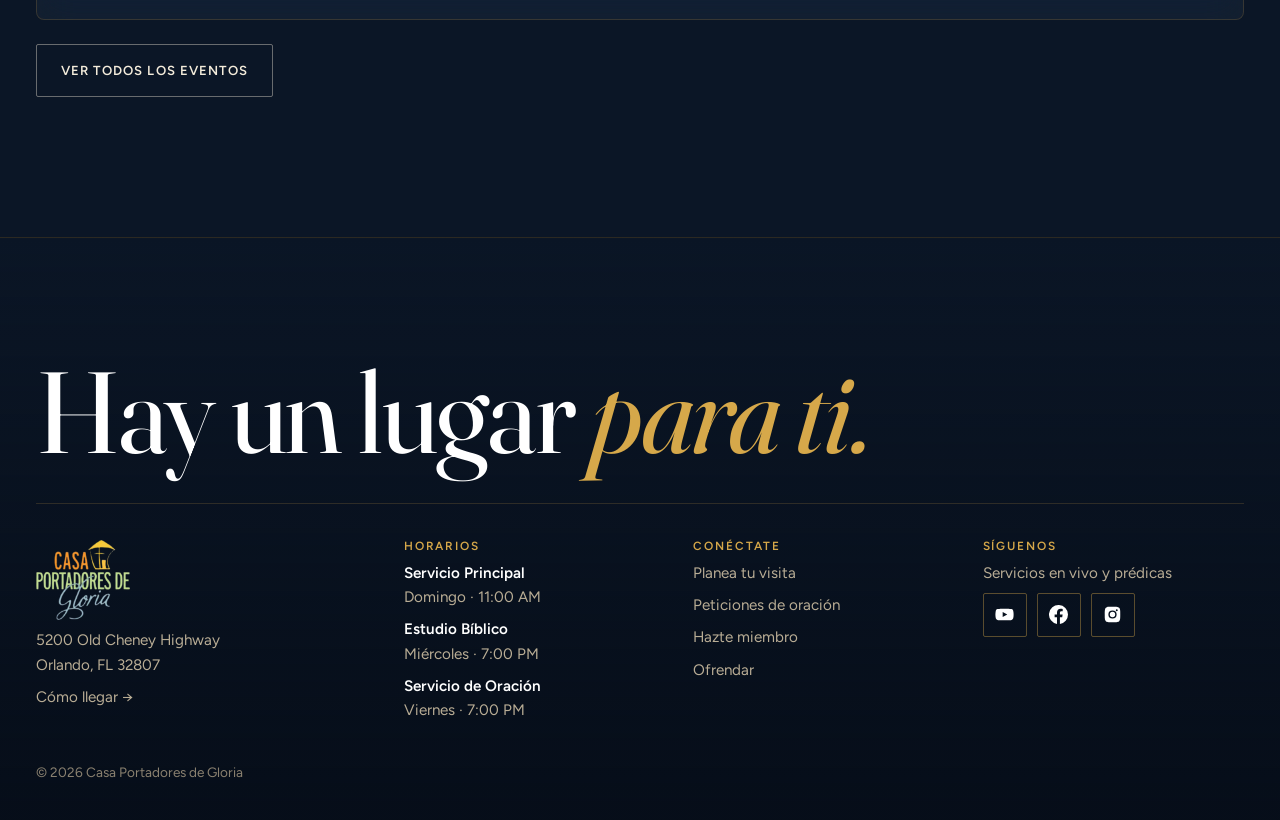
==== commit 5639bae4: "Link previews: branded share image (logo + photo) and home-screen icon Adds Open Graph/Twitter tags " ====
--- a/index.html
+++ b/index.html
@@ -6,6 +6,21 @@
 <title>Casa Portadores de Gloria</title>
 <meta name="claude:viewport-fit-sides" content="cover">
 <meta name="description" content="Casa Portadores de Gloria — iglesia cristiana bilingüe en Orlando, Florida.">
+<meta property="og:type" content="website">
+<meta property="og:site_name" content="Casa Portadores de Gloria">
+<meta property="og:title" content="Casa Portadores de Gloria">
+<meta property="og:description" content="Iglesia cristiana bilingüe en Orlando, FL. Domingos 11:00 AM · 5200 Old Cheney Hwy.">
+<meta property="og:url" content="https://cpgorlando.vercel.app/">
+<meta property="og:image" content="https://cpgorlando.vercel.app/images/og-share.jpg">
+<meta property="og:image:width" content="1200">
+<meta property="og:image:height" content="630">
+<meta property="og:image:alt" content="Casa Portadores de Gloria — Bienvenidos a casa">
+<meta property="og:locale" content="es_US">
+<meta name="twitter:card" content="summary_large_image">
+<meta name="twitter:image" content="https://cpgorlando.vercel.app/images/og-share.jpg">
+<meta name="theme-color" content="#0b1626">
+<link rel="icon" type="image/png" href="images/favicon.png">
+<link rel="apple-touch-icon" href="images/apple-touch-icon.png">
 <link rel="icon" href="images/logo.png">
 <link rel="preconnect" href="https://fonts.googleapis.com">
 <link rel="preconnect" href="https://fonts.gstatic.com" crossorigin>
@@ -718,7 +733,7 @@
 
   /* hero: headline, one sentence, one button, one quiet link */
   .hero-frame::after { background: linear-gradient(0deg, var(--bg) 0%, rgba(11,22,38,.9) 26%, rgba(11,22,38,.45) 52%, rgba(11,22,38,.12) 72%, rgba(11,22,38,.55) 100%); }
-  .hero-frame > picture > img { object-position: 50% 30% !important; height: 104%; filter: saturate(1.02) contrast(1.04); }
+  .hero-frame > picture > img { object-position: var(--m-pos, 50% 30%) !important; height: 104%; filter: saturate(1.02) contrast(1.04); }
   .hero .hero-frame { min-height: 100vh; min-height: 100svh; display: flex; flex-direction: column; justify-content: flex-end; }
   .hero-inner { width: 100%; padding-top: 140px; padding-bottom: 104px; }
   .hero::after { content: ""; position: absolute; left: 50%; bottom: 34px; width: 12px; height: 12px; margin-left: -6px;
@@ -803,9 +818,20 @@
   <div class="wrap hero-wrap">
     <div class="hero-frame">
       <picture>
-        <source media="(max-width: 600px)" srcset="images/familia-abrazo.jpg">
+        <source media="(max-width: 600px)" srcset="images/familia-abrazo.jpg" id="hero-m">
         <img src="images/equipo-alabanza.jpg" style="object-position: 8% 30%" alt="Adoración en Casa Portadores de Gloria" fetchpriority="high">
       </picture>
+      <script>
+        /* phones: rotate the welcome photo on each visit */
+        (function () {
+          var opts = [["mano-alzada.jpg", "50% 20%"], ["oracion-abrazo.jpg", "55% 30%"], ["familia-abrazo.jpg", "50% 30%"]];
+          var pick = opts[Math.floor(Math.random() * opts.length)];
+          var src = document.getElementById("hero-m");
+          if (!src) return;
+          src.srcset = "images/" + pick[0];
+          src.parentNode.querySelector("img").style.setProperty("--m-pos", pick[1]);
+        })();
+      </script>
       <div class="hero-inner">
         <div class="hero-copy">
           <p class="eyebrow">Casa Portadores de Gloria · Orlando</p>
